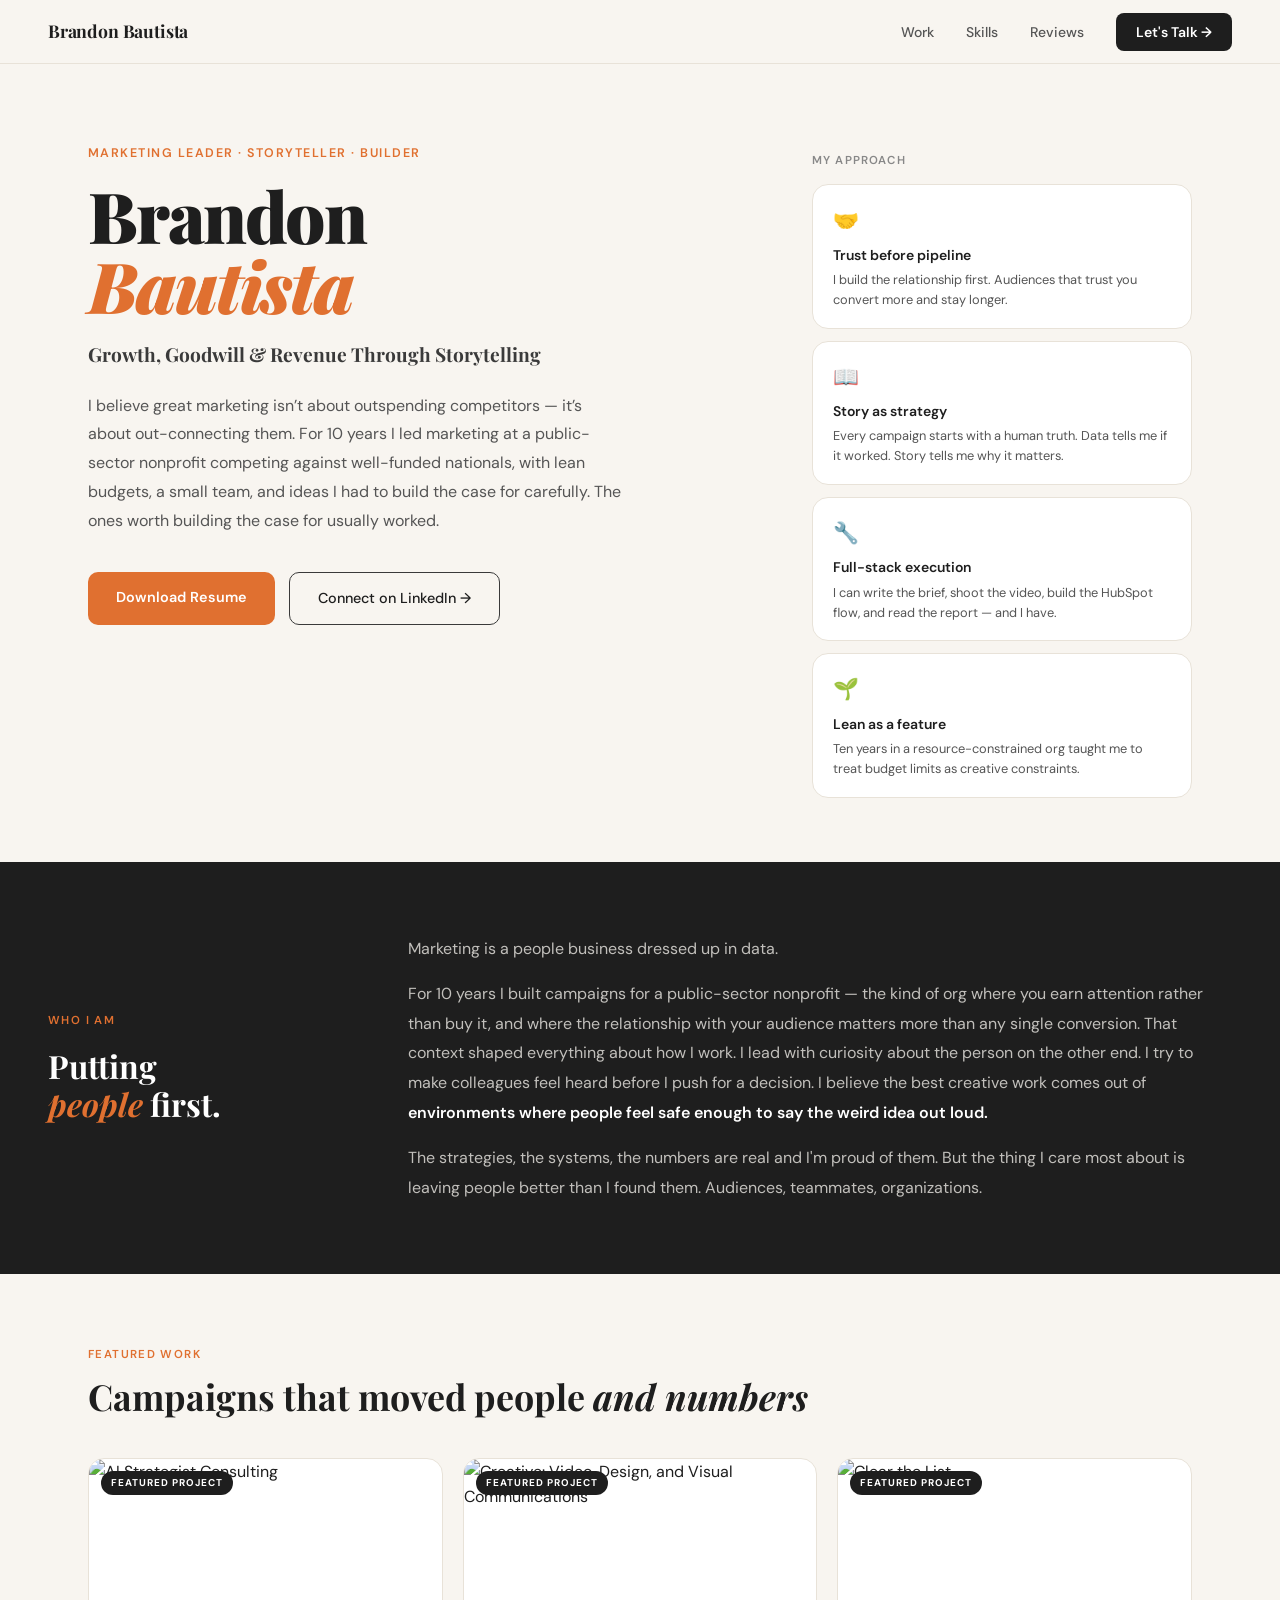
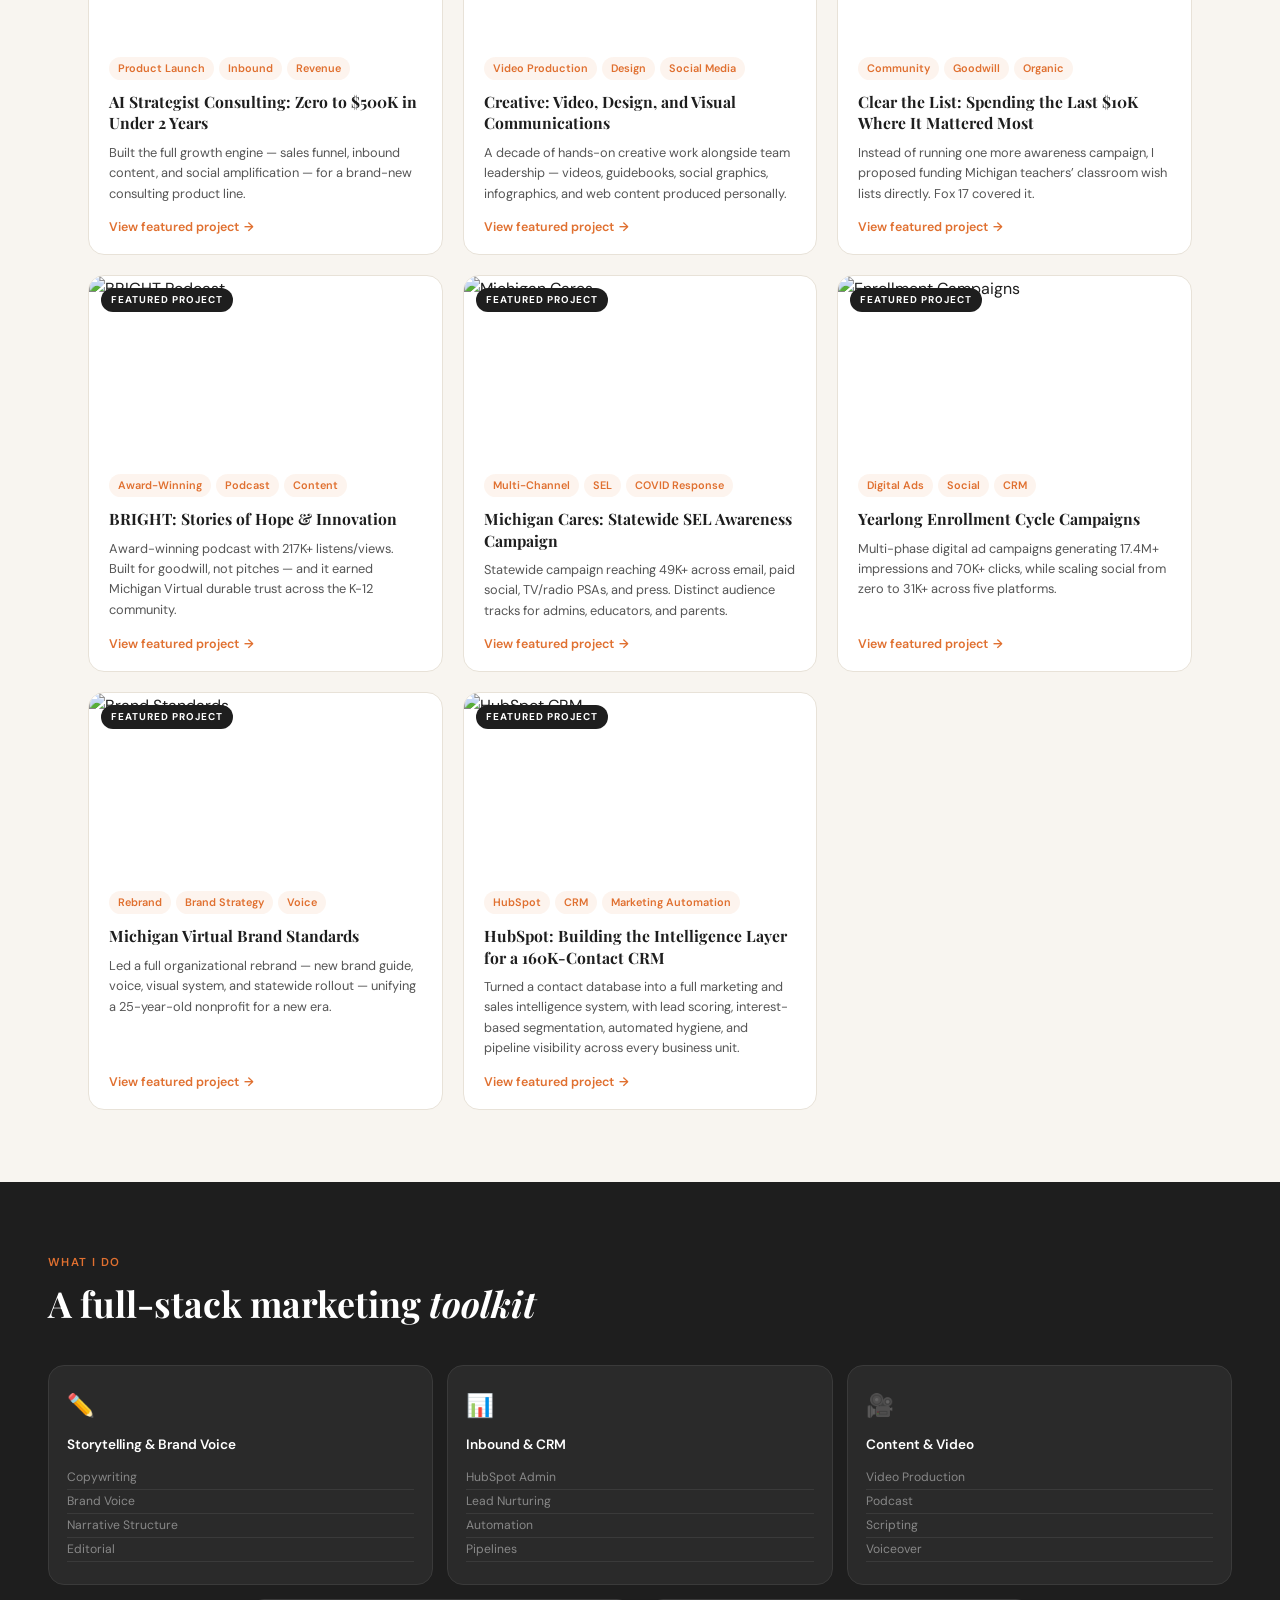
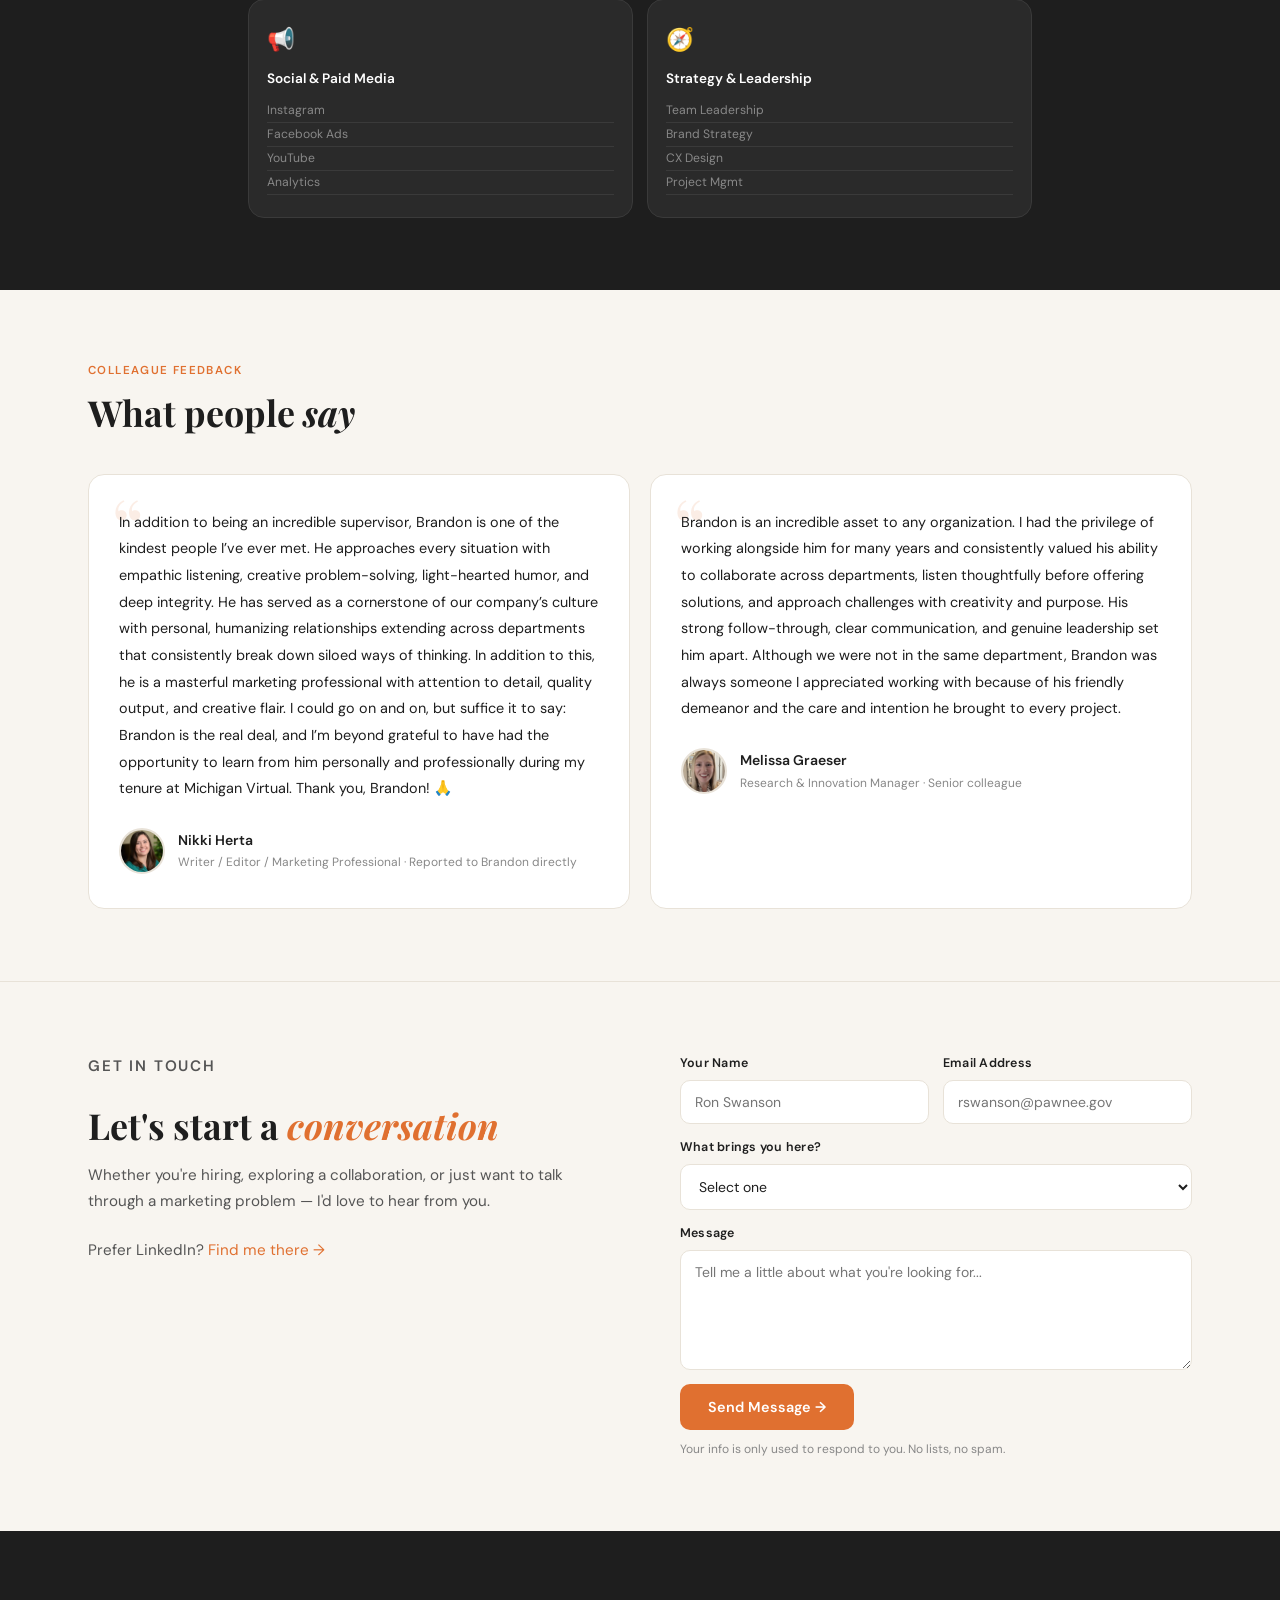
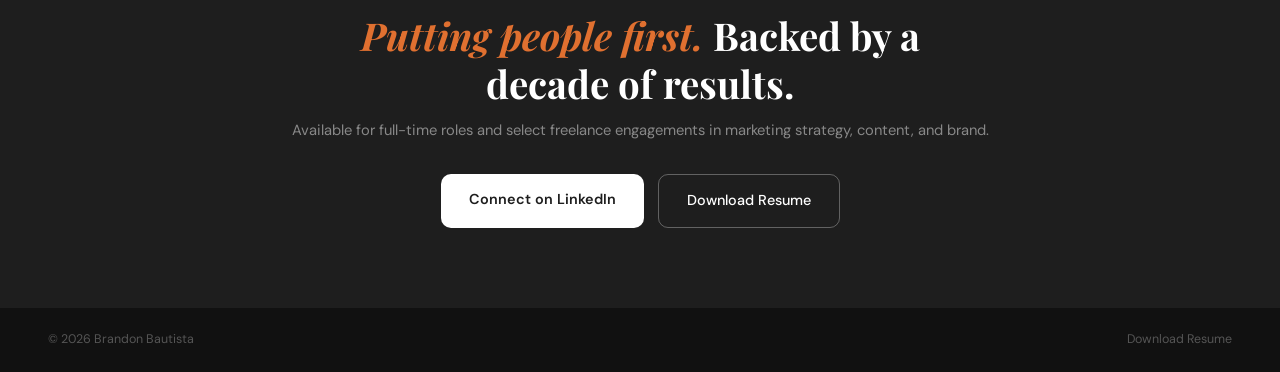
==== index.html @ ead252ec "Update index.html" ====
<!DOCTYPE html>
<html lang="en">
<head>
<meta charset="UTF-8">
<meta name="viewport" content="width=device-width, initial-scale=1.0">
<title>Brandon Bautista | Marketing Portfolio</title>
<link rel="preconnect" href="https://fonts.googleapis.com">
<link href="https://fonts.googleapis.com/css2?family=Playfair+Display:ital,wght@0,700;0,900;1,700&family=DM+Sans:wght@300;400;500;600&display=swap" rel="stylesheet">
<style>
  *, *::before, *::after { box-sizing: border-box; margin: 0; padding: 0; }

  :root {
    --charcoal: #1e1e1e;
    --charcoal-mid: #2a2a2a;
    --charcoal-light: #3a3a3a;
    --orange: #e07030;
    --orange-light: #f08040;
    --cream: #f8f5f0;
    --cream-dark: #e8e2d8;
    --text-dark: #1e1e1e;
    --text-mid: #555;
    --text-light: #888;
    --white: #fff;
    --radius: 16px;
    --radius-sm: 10px;
  }

  html { scroll-behavior: smooth; }

  body {
    font-family: 'DM Sans', sans-serif;
    background: var(--cream);
    color: var(--text-dark);
    line-height: 1.6;
    font-size: 16px;
  }

  /* NAV */
  nav {
    position: sticky;
    top: 0;
    z-index: 100;
    background: rgba(248,245,240,0.95);
    backdrop-filter: blur(8px);
    border-bottom: 1px solid var(--cream-dark);
    padding: 0 48px;
    display: flex;
    align-items: center;
    justify-content: space-between;
    height: 64px;
  }
  .nav-logo {
    font-family: 'Playfair Display', serif;
    font-size: 1.1rem;
    font-weight: 700;
    color: var(--charcoal);
    text-decoration: none;
    letter-spacing: -0.01em;
  }
  .nav-links {
    display: flex;
    align-items: center;
    gap: 32px;
    list-style: none;
  }
  .nav-links a {
    text-decoration: none;
    color: var(--text-mid);
    font-size: 0.875rem;
    font-weight: 500;
    transition: color 0.2s;
  }
  .nav-links a:hover { color: var(--orange); }
  .nav-cta {
    background: var(--charcoal) !important;
    color: var(--white) !important;
    padding: 10px 20px !important;
    border-radius: 8px;
    font-weight: 600 !important;
  }
  .nav-cta:hover { background: var(--orange) !important; color: var(--white) !important; }

  /* HERO */
  .hero {
    padding: 80px 48px 64px;
    max-width: 1200px;
    margin: 0 auto;
    display: grid;
    grid-template-columns: 1fr 380px;
    gap: 64px;
    align-items: start;
  }
  .hero-eyebrow {
    font-size: 0.78rem;
    font-weight: 600;
    letter-spacing: 0.12em;
    text-transform: uppercase;
    color: var(--orange);
    margin-bottom: 16px;
  }
  .hero-name {
    font-family: 'Playfair Display', serif;
    font-size: clamp(3rem, 5.5vw, 4.75rem);
    font-weight: 900;
    line-height: 1.0;
    letter-spacing: -0.03em;
    color: var(--charcoal);
    margin-bottom: 20px;
  }
  .hero-name em { font-style: italic; color: var(--orange); }
  .hero-tagline {
    font-family: 'Playfair Display', serif;
    font-size: 1.2rem;
    font-weight: 700;
    color: var(--charcoal-light);
    margin-bottom: 24px;
    line-height: 1.4;
  }
  .hero-body {
    font-size: 1rem;
    color: var(--text-mid);
    line-height: 1.8;
    max-width: 540px;
    margin-bottom: 36px;
  }
  .hero-actions {
    display: flex;
    gap: 14px;
    flex-wrap: wrap;
  }
  .btn-primary {
    background: var(--orange);
    color: var(--white);
    padding: 14px 28px;
    border-radius: var(--radius-sm);
    text-decoration: none;
    font-weight: 600;
    font-size: 0.9rem;
    transition: background 0.2s, transform 0.15s;
    display: inline-block;
  }
  .btn-primary:hover { background: var(--orange-light); transform: translateY(-1px); }
  .btn-secondary {
    background: transparent;
    color: var(--charcoal);
    padding: 14px 28px;
    border-radius: var(--radius-sm);
    border: 1.5px solid var(--charcoal-light);
    text-decoration: none;
    font-weight: 500;
    font-size: 0.9rem;
    transition: border-color 0.2s, color 0.2s;
    display: inline-block;
  }
  .btn-secondary:hover { border-color: var(--orange); color: var(--orange); }

  /* HERO PANEL */
  .hero-panel {
    display: flex;
    flex-direction: column;
    gap: 12px;
    padding-top: 8px;
  }
  .panel-label {
    font-size: 0.72rem;
    font-weight: 600;
    letter-spacing: 0.1em;
    text-transform: uppercase;
    color: var(--text-light);
    margin-bottom: 2px;
  }
  @keyframes pulse { 0%, 100% { opacity: 1; } 50% { opacity: 0.35; } }
  .philosophy-card {
    background: var(--white);
    border-radius: var(--radius);
    padding: 18px 20px;
    border: 1.5px solid var(--cream-dark);
    transition: border-color 0.2s, box-shadow 0.2s;
  }
  .philosophy-card:hover {
    border-color: var(--orange);
    box-shadow: 0 4px 20px rgba(224,112,48,0.08);
  }
  .philosophy-card .icon { font-size: 1.3rem; margin-bottom: 7px; display: block; }
  .philosophy-card strong {
    display: block;
    font-size: 0.875rem;
    font-weight: 600;
    color: var(--charcoal);
    margin-bottom: 4px;
  }
  .philosophy-card p { font-size: 0.8rem; color: var(--text-mid); line-height: 1.55; }

  /* HERO BACKGROUND WRAP */
  .hero-bg {
    background:
      linear-gradient(rgba(248,245,240,0.88), rgba(248,245,240,0.88)),
      url('https://images.unsplash.com/photo-1501959181532-7d2a3c064642?auto=format&fit=crop&w=1800') center/cover no-repeat;
  }

  /* PHILOSOPHY CALLOUT */
  .philosophy-callout {
    background: var(--charcoal);
    padding: 72px 48px;
  }
  .philosophy-callout-inner {
    max-width: 1200px;
    margin: 0 auto;
    display: grid;
    grid-template-columns: 280px 1fr;
    gap: 80px;
    align-items: center;
  }
  .callout-label {
    font-size: 0.72rem;
    font-weight: 600;
    letter-spacing: 0.12em;
    text-transform: uppercase;
    color: var(--orange);
    margin-bottom: 16px;
  }
  .callout-heading {
    font-family: 'Playfair Display', serif;
    font-size: 2rem;
    font-weight: 700;
    color: var(--white);
    line-height: 1.2;
  }
  .callout-heading em { font-style: italic; color: var(--orange); }
  .callout-body {
    font-size: 1rem;
    color: rgba(248,245,240,0.75);
    line-height: 1.85;
  }
  .callout-body p { margin-bottom: 16px; }
  .callout-body p:last-child { margin-bottom: 0; }
  .callout-body strong { color: var(--white); font-weight: 600; }

  /* CONTACT FORM */
  .contact-section {
    max-width: 1200px;
    margin: 0 auto;
    padding: 72px 48px;
    display: grid;
    grid-template-columns: 1fr 1fr;
    gap: 80px;
    align-items: start;
  }
  .contact-left h2 {
    font-family: 'Playfair Display', serif;
    font-size: clamp(1.65rem, 2.8vw, 2.4rem);
    font-weight: 700;
    color: var(--charcoal);
    line-height: 1.2;
    margin-bottom: 16px;
  }
  .contact-left h2 em { font-style: italic; color: var(--orange); }
  .contact-left p {
    font-size: 0.95rem;
    color: var(--text-mid);
    line-height: 1.7;
    margin-bottom: 24px;
  }
  .contact-alt {
    font-size: 0.85rem;
    color: var(--text-light);
  }
  .contact-alt a { color: var(--orange); text-decoration: none; }
  .contact-alt a:hover { text-decoration: underline; }
  .contact-form {
    display: flex;
    flex-direction: column;
    gap: 14px;
  }
  .form-row { display: grid; grid-template-columns: 1fr 1fr; gap: 14px; }
  .form-group { display: flex; flex-direction: column; gap: 6px; }
  .form-group label {
    font-size: 0.78rem;
    font-weight: 600;
    color: var(--text-dark);
    letter-spacing: 0.02em;
  }
  .form-group input,
  .form-group textarea,
  .form-group select {
    background: var(--white);
    border: 1.5px solid var(--cream-dark);
    border-radius: var(--radius-sm);
    padding: 12px 14px;
    font-family: 'DM Sans', sans-serif;
    font-size: 0.875rem;
    color: var(--text-dark);
    transition: border-color 0.2s, box-shadow 0.2s;
    outline: none;
    width: 100%;
  }
  .form-group input:focus,
  .form-group textarea:focus,
  .form-group select:focus {
    border-color: var(--orange);
    box-shadow: 0 0 0 3px rgba(224,112,48,0.08);
  }
  .form-group textarea { resize: vertical; min-height: 120px; }
  .form-submit {
    background: var(--orange);
    color: var(--white);
    border: none;
    padding: 14px 28px;
    border-radius: var(--radius-sm);
    font-family: 'DM Sans', sans-serif;
    font-size: 0.9rem;
    font-weight: 600;
    cursor: pointer;
    transition: background 0.2s, transform 0.15s;
    align-self: flex-start;
  }
  .form-submit:hover { background: var(--orange-light); transform: translateY(-1px); }
  .form-note {
    font-size: 0.75rem;
    color: var(--text-light);
    margin-top: -4px;
  }

  /* FEATURED PROJECTS */
  .case-studies {
    max-width: 1200px;
    margin: 0 auto;
    padding: 72px 48px;
  }
  .section-header { margin-bottom: 40px; }
  .section-eyebrow {
    font-size: 0.72rem;
    font-weight: 600;
    letter-spacing: 0.12em;
    text-transform: uppercase;
    color: var(--orange);
    margin-bottom: 10px;
  }
  .section-title {
    font-family: 'Playfair Display', serif;
    font-size: clamp(1.65rem, 2.8vw, 2.4rem);
    font-weight: 700;
    color: var(--charcoal);
    line-height: 1.2;
  }
  .section-title em { font-style: italic; }
  .case-grid {
    display: grid;
    grid-template-columns: repeat(3, 1fr);
    gap: 20px;
  }
  .case-card {
    background: var(--white);
    border-radius: var(--radius);
    overflow: hidden;
    border: 1.5px solid var(--cream-dark);
    text-decoration: none;
    color: inherit;
    display: flex;
    flex-direction: column;
    transition: border-color 0.25s, box-shadow 0.25s, transform 0.2s;
    cursor: pointer;
  }
  .case-card:hover {
    border-color: var(--orange);
    box-shadow: 0 8px 32px rgba(224,112,48,0.12);
    transform: translateY(-3px);
  }
  .case-img-wrap { position: relative; height: 178px; overflow: hidden; }
  .case-img-wrap img {
    width: 100%; height: 100%; object-fit: cover;
    transition: transform 0.4s;
  }
  .case-card:hover .case-img-wrap img { transform: scale(1.04); }
  .case-study-label {
    position: absolute;
    top: 12px; left: 12px;
    background: var(--charcoal);
    color: var(--white);
    font-size: 0.62rem;
    font-weight: 700;
    letter-spacing: 0.1em;
    text-transform: uppercase;
    padding: 4px 10px;
    border-radius: 20px;
  }
  .case-body { padding: 20px 20px 16px; flex: 1; display: flex; flex-direction: column; }
  .case-tags { display: flex; flex-wrap: wrap; gap: 5px; margin-bottom: 11px; }
  .tag {
    font-size: 0.68rem;
    font-weight: 600;
    color: var(--orange);
    background: rgba(224,112,48,0.08);
    padding: 3px 9px;
    border-radius: 20px;
  }
  .case-title {
    font-family: 'Playfair Display', serif;
    font-size: 0.98rem;
    font-weight: 700;
    color: var(--charcoal);
    line-height: 1.35;
    margin-bottom: 9px;
  }
  .case-desc {
    font-size: 0.8rem;
    color: var(--text-mid);
    line-height: 1.6;
    flex: 1;
    margin-bottom: 14px;
  }
  .case-cta {
    display: flex;
    align-items: center;
    gap: 5px;
    font-size: 0.78rem;
    font-weight: 600;
    color: var(--orange);
    transition: gap 0.2s;
  }
  .case-cta::after { content: '→'; }
  .case-card:hover .case-cta { gap: 9px; }

  /* SKILLS */
  .skills-section { background: var(--charcoal); padding: 72px 48px; }
  .skills-inner { max-width: 1200px; margin: 0 auto; }
  .skills-section .section-eyebrow { color: var(--orange); }
  .skills-section .section-title { color: var(--white); }
  .skills-grid {
    margin-top: 36px;
    display: flex;
    flex-direction: column;
    gap: 14px;
  }
  .skills-row {
    display: grid;
    gap: 14px;
  }
  .skills-row--three { grid-template-columns: repeat(3, 1fr); }
  .skills-row--two {
    grid-template-columns: repeat(2, 1fr);
    max-width: calc(66.66% - 5px);
    margin: 0 auto;
    width: 100%;
  }
  .skill-card {
    background: var(--charcoal-mid);
    border-radius: var(--radius);
    padding: 22px 18px;
    border: 1px solid var(--charcoal-light);
    transition: border-color 0.2s;
  }
  .skill-card:hover { border-color: var(--orange); }
  .skill-icon { font-size: 1.4rem; margin-bottom: 10px; display: block; }
  .skill-name { font-weight: 600; color: var(--white); font-size: 0.85rem; margin-bottom: 10px; }
  .skill-list { list-style: none; }
  .skill-list li {
    font-size: 0.76rem;
    color: var(--text-light);
    padding: 3px 0;
    border-bottom: 1px solid var(--charcoal-light);
    line-height: 1.4;
  }

  /* TESTIMONIALS */
  .testimonials { max-width: 1200px; margin: 0 auto; padding: 72px 48px; }
  .testimonial-grid { display: grid; grid-template-columns: 1fr 1fr; gap: 20px; margin-top: 36px; }
  .testimonial-card {
    background: var(--white);
    border-radius: var(--radius);
    padding: 34px 30px;
    border: 1.5px solid var(--cream-dark);
    position: relative;
  }
  .testimonial-card::before {
    content: '\201C';
    font-family: 'Playfair Display', serif;
    font-size: 5rem;
    color: var(--orange);
    opacity: 0.12;
    position: absolute;
    top: 10px; left: 22px;
    line-height: 1;
  }
  .testimonial-text {
    font-size: 0.9rem;
    line-height: 1.85;
    color: var(--text-dark);
    margin-bottom: 26px;
    position: relative;
    z-index: 1;
  }
  .testimonial-person { display: flex; align-items: center; gap: 13px; }
  .testimonial-avatar {
    width: 46px; height: 46px;
    border-radius: 50%;
    object-fit: cover;
    border: 2px solid var(--cream-dark);
  }
  .testimonial-name { font-weight: 600; font-size: 0.875rem; color: var(--charcoal); }
  .testimonial-role { font-size: 0.75rem; color: var(--text-light); margin-top: 2px; }

  /* CTA FOOTER */
  .cta-footer { background: var(--charcoal); padding: 80px 48px; text-align: center; }
  .cta-footer h2 {
    font-family: 'Playfair Display', serif;
    font-size: clamp(1.65rem, 3vw, 2.6rem);
    font-weight: 700;
    color: var(--white);
    line-height: 1.25;
    max-width: 680px;
    margin: 0 auto 12px;
  }
  .cta-footer h2 em { font-style: italic; color: var(--orange); }
  .cta-footer p { color: var(--text-light); font-size: 0.92rem; margin-bottom: 32px; }
  .cta-actions { display: flex; gap: 14px; justify-content: center; flex-wrap: wrap; }
  .btn-white {
    background: var(--white); color: var(--charcoal);
    padding: 14px 28px; border-radius: var(--radius-sm);
    text-decoration: none; font-weight: 600; font-size: 0.9rem;
    transition: background 0.2s; display: inline-block;
  }
  .btn-white:hover { background: var(--cream); }
  .btn-outline-white {
    background: transparent; color: var(--white);
    padding: 14px 28px; border-radius: var(--radius-sm);
    border: 1.5px solid rgba(255,255,255,0.3);
    text-decoration: none; font-weight: 500; font-size: 0.9rem;
    transition: border-color 0.2s; display: inline-block;
  }
  .btn-outline-white:hover { border-color: var(--white); }

  /* FOOTER */
  footer {
    background: #111;
    padding: 22px 48px;
    display: flex;
    justify-content: space-between;
    align-items: center;
  }
  footer p { font-size: 0.78rem; color: #555; }
  footer a { font-size: 0.78rem; color: #555; text-decoration: none; transition: color 0.2s; }
  footer a:hover { color: var(--orange); }

  /* MOBILE */
  @media (max-width: 768px) {
    nav { padding: 0 20px; }
    .nav-links { gap: 16px; }
    .nav-links li:not(:last-child) { display: none; }

    .hero {
      grid-template-columns: 1fr;
      gap: 40px;
      padding: 48px 20px 40px;
    }

    .philosophy-callout-inner {
      grid-template-columns: 1fr;
      gap: 32px;
    }
    .philosophy-callout { padding: 48px 20px; }

    .case-studies { padding: 48px 20px; }
    .case-grid { grid-template-columns: 1fr; }
    .case-img-wrap { height: 200px; }

    .skills-section { padding: 48px 20px; }
    .skills-row--three { grid-template-columns: 1fr; }
    .skills-row--two { max-width: 100%; grid-template-columns: 1fr; }

    .testimonials { padding: 48px 20px; }
    .testimonial-grid { grid-template-columns: 1fr; }
    .testimonial-card { padding: 24px 20px; }
    .testimonial-text { font-size: 0.875rem; }

    .contact-section {
      grid-template-columns: 1fr;
      gap: 40px;
      padding: 48px 20px;
    }
    .form-row { grid-template-columns: 1fr; }

    .cta-footer { padding: 56px 20px; }
    footer { padding: 20px; flex-direction: column; gap: 8px; text-align: center; }
  }
</style>
</head>
<body>

<!-- NAV -->
<nav>
  <a href="#" class="nav-logo">Brandon Bautista</a>
  <ul class="nav-links">
    <li><a href="#work">Work</a></li>
    <li><a href="#skills">Skills</a></li>
    <li><a href="#reviews">Reviews</a></li>
    <li><a href="#contact" class="nav-cta">Let's Talk &rarr;</a></li>
  </ul>
</nav>

<!-- HERO -->
<div class="hero-bg">
<section class="hero">
  <div class="hero-left">
    <p class="hero-eyebrow">Marketing Leader &middot; Storyteller &middot; Builder</p>
    <h1 class="hero-name">Brandon<br><em>Bautista</em></h1>
    <p class="hero-tagline">Growth, Goodwill &amp; Revenue Through Storytelling</p>
    <p class="hero-body">
      I believe great marketing isn&rsquo;t about outspending competitors &mdash; it&rsquo;s about out-connecting them.
      For 10 years I led marketing at a public-sector nonprofit competing against well-funded nationals,
      with lean budgets, a small team, and ideas I had to build the case for carefully.
      The ones worth building the case for usually worked.
    </p>
    <div class="hero-actions">
      <a href="Bautista_Resume.pdf" class="btn-primary">Download Resume</a>
      <a href="https://linkedin.com/in/brandonbautista" class="btn-secondary">Connect on LinkedIn &rarr;</a>
    </div>
  </div>

  <div class="hero-panel">
    <p class="panel-label">My Approach</p>
    <div class="philosophy-card">
      <span class="icon">🤝</span>
      <strong>Trust before pipeline</strong>
      <p>I build the relationship first. Audiences that trust you convert more and stay longer.</p>
    </div>
    <div class="philosophy-card">
      <span class="icon">📖</span>
      <strong>Story as strategy</strong>
      <p>Every campaign starts with a human truth. Data tells me if it worked. Story tells me why it matters.</p>
    </div>
    <div class="philosophy-card">
      <span class="icon">🔧</span>
      <strong>Full-stack execution</strong>
      <p>I can write the brief, shoot the video, build the HubSpot flow, and read the report &mdash; and I have.</p>
    </div>
    <div class="philosophy-card">
      <span class="icon">🌱</span>
      <strong>Lean as a feature</strong>
      <p>Ten years in a resource-constrained org taught me to treat budget limits as creative constraints.</p>
    </div>
  </div>
</section>
</div>

<!-- PHILOSOPHY CALLOUT -->
<section class="philosophy-callout">
  <div class="philosophy-callout-inner">
    <div class="callout-left">
      <p class="callout-label">Who I Am</p>
      <h2 class="callout-heading">Putting<br><em>people</em> first.</h2>
    </div>
    <div class="callout-body">
      <p>Marketing is a people business dressed up in data.</p>
      <p>For 10 years I built campaigns for a public-sector nonprofit — the kind of org where you earn attention rather than buy it, and where the relationship with your audience matters more than any single conversion. That context shaped everything about how I work. I lead with curiosity about the person on the other end. I try to make colleagues feel heard before I push for a decision. I believe the best creative work comes out of <strong>environments where people feel safe enough to say the weird idea out loud.</strong></p>
      <p>The strategies, the systems, the numbers are real and I'm proud of them. But the thing I care most about is leaving people better than I found them. Audiences, teammates, organizations.</p>
    </div>
  </div>
</section>

<!-- FEATURED PROJECTS -->
<section class="case-studies" id="work">
  <div class="section-header">
    <p class="section-eyebrow">Featured Work</p>
    <h2 class="section-title">Campaigns that moved people <em>and numbers</em></h2>
  </div>
  <div class="case-grid">


    <a href="projects/ai/" class="case-card">
      <div class="case-img-wrap">
        <img src="https://images.unsplash.com/photo-1674027444636-ce7379d51252?q=80&w=800&auto=format&fit=crop" alt="AI Strategist Consulting">
        <span class="case-study-label">Featured Project</span>
      </div>
      <div class="case-body">
        <div class="case-tags">
          <span class="tag">Product Launch</span><span class="tag">Inbound</span><span class="tag">Revenue</span>
        </div>
        <h3 class="case-title">AI Strategist Consulting: Zero to $500K in Under 2 Years</h3>
        <p class="case-desc">Built the full growth engine &mdash; sales funnel, inbound content, and social amplification &mdash; for a brand-new consulting product line.</p>
        <span class="case-cta">View featured project</span>
      </div>
    </a>

    <a href="projects/creative/" class="case-card">
      <div class="case-img-wrap">
        <img src="https://images.unsplash.com/photo-1618005182384-a83a8bd57fbe?q=80&w=800&auto=format&fit=crop" alt="Creative: Video, Design, and Visual Communications">
        <span class="case-study-label">Featured Project</span>
      </div>
      <div class="case-body">
        <div class="case-tags">
          <span class="tag">Video Production</span><span class="tag">Design</span><span class="tag">Social Media</span>
        </div>
        <h3 class="case-title">Creative: Video, Design, and Visual Communications</h3>
        <p class="case-desc">A decade of hands-on creative work alongside team leadership &mdash; videos, guidebooks, social graphics, infographics, and web content produced personally.</p>
        <span class="case-cta">View featured project</span>
      </div>
    </a>

    <a href="projects/clearlist/" class="case-card">
      <div class="case-img-wrap">
        <img src="https://images.unsplash.com/photo-1503676260728-1c00da094a0b?q=80&w=800&auto=format&fit=crop" alt="Clear the List">
        <span class="case-study-label">Featured Project</span>
      </div>
      <div class="case-body">
        <div class="case-tags">
          <span class="tag">Community</span><span class="tag">Goodwill</span><span class="tag">Organic</span>
        </div>
        <h3 class="case-title">Clear the List: Spending the Last $10K Where It Mattered Most</h3>
        <p class="case-desc">Instead of running one more awareness campaign, I proposed funding Michigan teachers&rsquo; classroom wish lists directly. Fox 17 covered it.</p>
        <span class="case-cta">View featured project</span>
      </div>
    </a>

    <a href="projects/bright/" class="case-card">
      <div class="case-img-wrap">
        <img src="https://images.unsplash.com/photo-1471107340929-a87cd0f5b5f3?q=80&w=800&auto=format&fit=crop" alt="BRIGHT Podcast">
        <span class="case-study-label">Featured Project</span>
      </div>
      <div class="case-body">
        <div class="case-tags">
          <span class="tag">Award-Winning</span><span class="tag">Podcast</span><span class="tag">Content</span>
        </div>
        <h3 class="case-title">BRIGHT: Stories of Hope &amp; Innovation</h3>
        <p class="case-desc">Award-winning podcast with 217K+ listens/views. Built for goodwill, not pitches &mdash; and it earned Michigan Virtual durable trust across the K-12 community.</p>
        <span class="case-cta">View featured project</span>
      </div>
    </a>

    <a href="projects/michigancares/" class="case-card">
      <div class="case-img-wrap">
        <img src="https://images.unsplash.com/photo-1526958097901-5e6d742d3371?q=80&w=800&auto=format&fit=crop" alt="Michigan Cares">
        <span class="case-study-label">Featured Project</span>
      </div>
      <div class="case-body">
        <div class="case-tags">
          <span class="tag">Multi-Channel</span><span class="tag">SEL</span><span class="tag">COVID Response</span>
        </div>
        <h3 class="case-title">Michigan Cares: Statewide SEL Awareness Campaign</h3>
        <p class="case-desc">Statewide campaign reaching 49K+ across email, paid social, TV/radio PSAs, and press. Distinct audience tracks for admins, educators, and parents.</p>
        <span class="case-cta">View featured project</span>
      </div>
    </a>

    <a href="projects/enrollment/" class="case-card">
      <div class="case-img-wrap">
        <img src="https://images.unsplash.com/photo-1509062522246-3755977927d7?q=80&w=800&auto=format&fit=crop" alt="Enrollment Campaigns">
        <span class="case-study-label">Featured Project</span>
      </div>
      <div class="case-body">
        <div class="case-tags">
          <span class="tag">Digital Ads</span><span class="tag">Social</span><span class="tag">CRM</span>
        </div>
        <h3 class="case-title">Yearlong Enrollment Cycle Campaigns</h3>
        <p class="case-desc">Multi-phase digital ad campaigns generating 17.4M+ impressions and 70K+ clicks, while scaling social from zero to 31K+ across five platforms.</p>
        <span class="case-cta">View featured project</span>
      </div>
    </a>

    <a href="projects/brand/" class="case-card">
      <div class="case-img-wrap">
        <img src="https://images.unsplash.com/photo-1548094990-c16ca90f1f0d?q=80&w=800&auto=format&fit=crop" alt="Brand Standards">
        <span class="case-study-label">Featured Project</span>
      </div>
      <div class="case-body">
        <div class="case-tags">
          <span class="tag">Rebrand</span><span class="tag">Brand Strategy</span><span class="tag">Voice</span>
        </div>
        <h3 class="case-title">Michigan Virtual Brand Standards</h3>
        <p class="case-desc">Led a full organizational rebrand &mdash; new brand guide, voice, visual system, and statewide rollout &mdash; unifying a 25-year-old nonprofit for a new era.</p>
        <span class="case-cta">View featured project</span>
      </div>
    </a>

    <a href="projects/hubspot/" class="case-card">
      <div class="case-img-wrap">
        <img src="https://images.unsplash.com/photo-1551288049-bebda4e38f71?q=80&w=800&auto=format&fit=crop" alt="HubSpot CRM">
        <span class="case-study-label">Featured Project</span>
      </div>
      <div class="case-body">
        <div class="case-tags">
          <span class="tag">HubSpot</span><span class="tag">CRM</span><span class="tag">Marketing Automation</span>
        </div>
        <h3 class="case-title">HubSpot: Building the Intelligence Layer for a 160K-Contact CRM</h3>
        <p class="case-desc">Turned a contact database into a full marketing and sales intelligence system, with lead scoring, interest-based segmentation, automated hygiene, and pipeline visibility across every business unit.</p>
        <span class="case-cta">View featured project</span>
      </div>
    </a>

  </div>
</section>

<!-- SKILLS -->
<section class="skills-section" id="skills">
  <div class="skills-inner">
    <div class="section-header">
      <p class="section-eyebrow">What I Do</p>
      <h2 class="section-title">A full-stack marketing <em>toolkit</em></h2>
    </div>
    <div class="skills-grid">
      <div class="skills-row skills-row--three">
        <div class="skill-card">
          <span class="skill-icon">✏️</span>
          <div class="skill-name">Storytelling &amp; Brand Voice</div>
          <ul class="skill-list">
            <li>Copywriting</li><li>Brand Voice</li><li>Narrative Structure</li><li>Editorial</li>
          </ul>
        </div>
        <div class="skill-card">
          <span class="skill-icon">📊</span>
          <div class="skill-name">Inbound &amp; CRM</div>
          <ul class="skill-list">
            <li>HubSpot Admin</li><li>Lead Nurturing</li><li>Automation</li><li>Pipelines</li>
          </ul>
        </div>
        <div class="skill-card">
          <span class="skill-icon">🎥</span>
          <div class="skill-name">Content &amp; Video</div>
          <ul class="skill-list">
            <li>Video Production</li><li>Podcast</li><li>Scripting</li><li>Voiceover</li>
          </ul>
        </div>
      </div>
      <div class="skills-row skills-row--two">
        <div class="skill-card">
          <span class="skill-icon">📢</span>
          <div class="skill-name">Social &amp; Paid Media</div>
          <ul class="skill-list">
            <li>Instagram</li><li>Facebook Ads</li><li>YouTube</li><li>Analytics</li>
          </ul>
        </div>
        <div class="skill-card">
          <span class="skill-icon">🧭</span>
          <div class="skill-name">Strategy &amp; Leadership</div>
          <ul class="skill-list">
            <li>Team Leadership</li><li>Brand Strategy</li><li>CX Design</li><li>Project Mgmt</li>
          </ul>
        </div>
      </div>
    </div>
  </div>
</section>

<!-- TESTIMONIALS -->
<section class="testimonials" id="reviews">
  <div class="section-header">
    <p class="section-eyebrow">Colleague Feedback</p>
    <h2 class="section-title">What people <em>say</em></h2>
  </div>
  <div class="testimonial-grid">

    <div class="testimonial-card">
      <p class="testimonial-text">
        In addition to being an incredible supervisor, Brandon is one of the kindest people I&rsquo;ve ever met. He approaches every situation with empathic listening, creative problem-solving, light-hearted humor, and deep integrity. He has served as a cornerstone of our company&rsquo;s culture with personal, humanizing relationships extending across departments that consistently break down siloed ways of thinking. In addition to this, he is a masterful marketing professional with attention to detail, quality output, and creative flair. I could go on and on, but suffice it to say: Brandon is the real deal, and I&rsquo;m beyond grateful to have had the opportunity to learn from him personally and professionally during my tenure at Michigan Virtual. Thank you, Brandon! 🙏
      </p>
      <div class="testimonial-person">
        <img src="images/nikki.jpeg" alt="Nikki Herta" class="testimonial-avatar">
        <div>
          <div class="testimonial-name">Nikki Herta</div>
          <div class="testimonial-role">Writer / Editor / Marketing Professional &middot; Reported to Brandon directly</div>
        </div>
      </div>
    </div>

    <div class="testimonial-card">
      <p class="testimonial-text">
        Brandon is an incredible asset to any organization. I had the privilege of working alongside him for many years and consistently valued his ability to collaborate across departments, listen thoughtfully before offering solutions, and approach challenges with creativity and purpose. His strong follow-through, clear communication, and genuine leadership set him apart. Although we were not in the same department, Brandon was always someone I appreciated working with because of his friendly demeanor and the care and intention he brought to every project.
      </p>
      <div class="testimonial-person">
        <img src="images/melissa.jpeg" alt="Melissa Graeser" class="testimonial-avatar">
        <div>
          <div class="testimonial-name">Melissa Graeser</div>
          <div class="testimonial-role">Research &amp; Innovation Manager &middot; Senior colleague</div>
        </div>
      </div>
    </div>

  </div>
</section>

<!-- CONTACT -->
<section id="contact" style="background: var(--cream); border-top: 1px solid var(--cream-dark);">
  <div class="contact-section">
    <div class="contact-left">
      <p class="section-eyebrow">Get In Touch</p>
      <h2>Let's start a <em>conversation</em></h2>
      <p>Whether you're hiring, exploring a collaboration, or just want to talk through a marketing problem — I'd love to hear from you.</p>
      <p class="contact-alt">Prefer LinkedIn? <a href="https://linkedin.com/in/brandonbautista" target="_blank">Find me there &rarr;</a></p>
    </div>
    <form class="contact-form" action="https://formspree.io/f/xgodwnoz" method="POST">
      <input type="hidden" name="_next" value="https://brandonbautista.com/?sent=true">
      <input type="hidden" name="_subject" value="New message from brandonbautista.com">
      <div class="form-row">
        <div class="form-group">
          <label for="name">Your Name</label>
          <input type="text" id="name" name="name" placeholder="Ron Swanson" required>
        </div>
        <div class="form-group">
          <label for="email">Email Address</label>
          <input type="email" id="email" name="email" placeholder="rswanson@pawnee.gov" required>
        </div>
      </div>
      <div class="form-group">
        <label for="reason">What brings you here?</label>
        <select id="reason" name="reason">
          <option value="">Select one</option>
          <option value="hiring">I'm hiring / recruiting</option>
          <option value="freelance">Freelance or consulting project</option>
          <option value="collaboration">Collaboration or partnership</option>
          <option value="other">Just saying hello</option>
        </select>
      </div>
      <div class="form-group">
        <label for="message">Message</label>
        <textarea id="message" name="message" placeholder="Tell me a little about what you're looking for..." required></textarea>
      </div>
      <button type="submit" class="form-submit">Send Message &rarr;</button>
      <p class="form-note">Your info is only used to respond to you. No lists, no spam.</p>
    </form>
  </div>
</section>

<script>
  // Show a thank-you note if redirected back after Formspree submission
  if (window.location.search.includes('sent=true')) {
    const note = document.createElement('p');
    note.textContent = "Thanks! I'll be in touch soon.";
    note.style.cssText = 'color:var(--orange);font-weight:600;font-size:0.9rem;margin-top:12px;';
    const form = document.querySelector('.contact-form');
    if (form) form.insertAdjacentElement('afterend', note);
  }
</script>

<!-- CTA FOOTER -->
<section class="cta-footer">
  <h2><em>Putting people first.</em> Backed by a decade of results.</h2>
  <p>Available for full-time roles and select freelance engagements in marketing strategy, content, and brand.</p>
  <div class="cta-actions">
    <a href="https://linkedin.com/in/brandonbautista" class="btn-white">Connect on LinkedIn</a>
    <a href="Bautista_Resume.pdf" class="btn-outline-white">Download Resume</a>
  </div>
</section>

<!-- FOOTER -->
<footer>
  <p>&copy; 2026 Brandon Bautista</p>
  <a href="Bautista_Resume.pdf">Download Resume</a>
</footer>

</body>
</html>
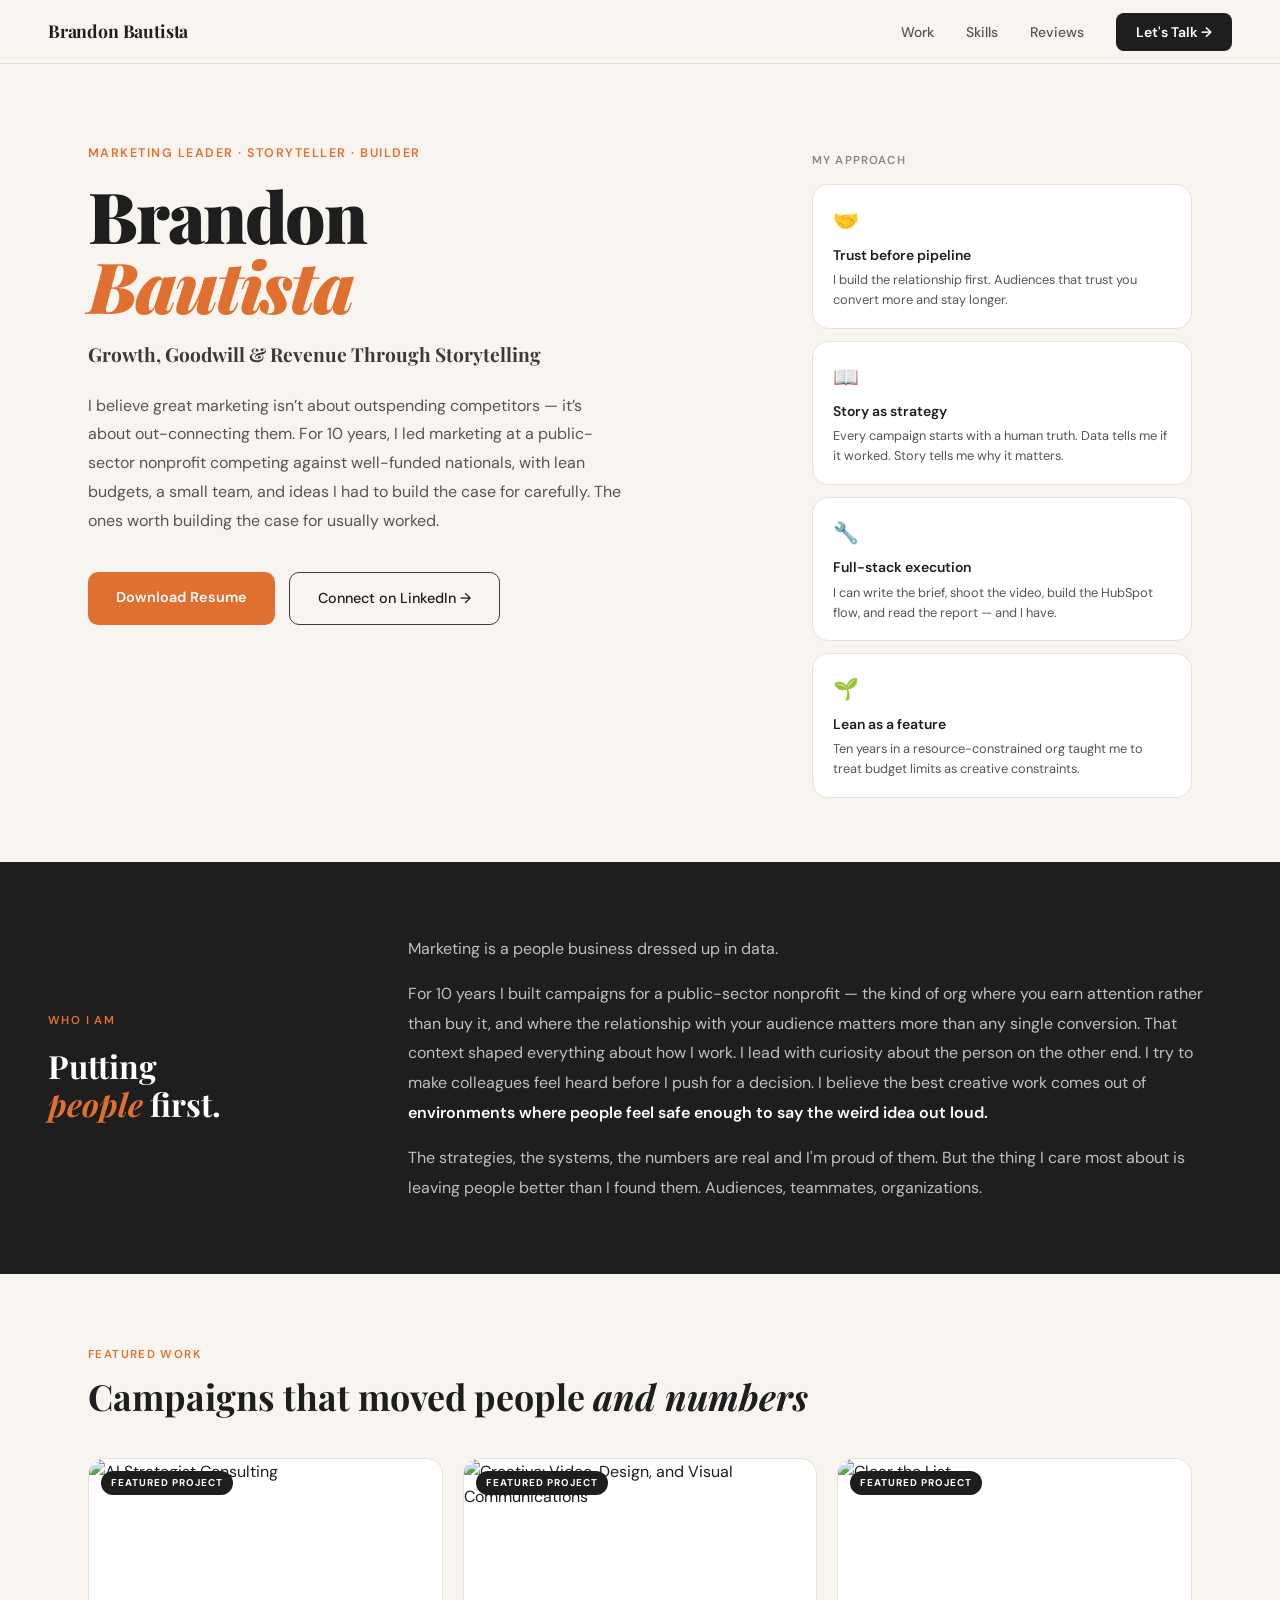
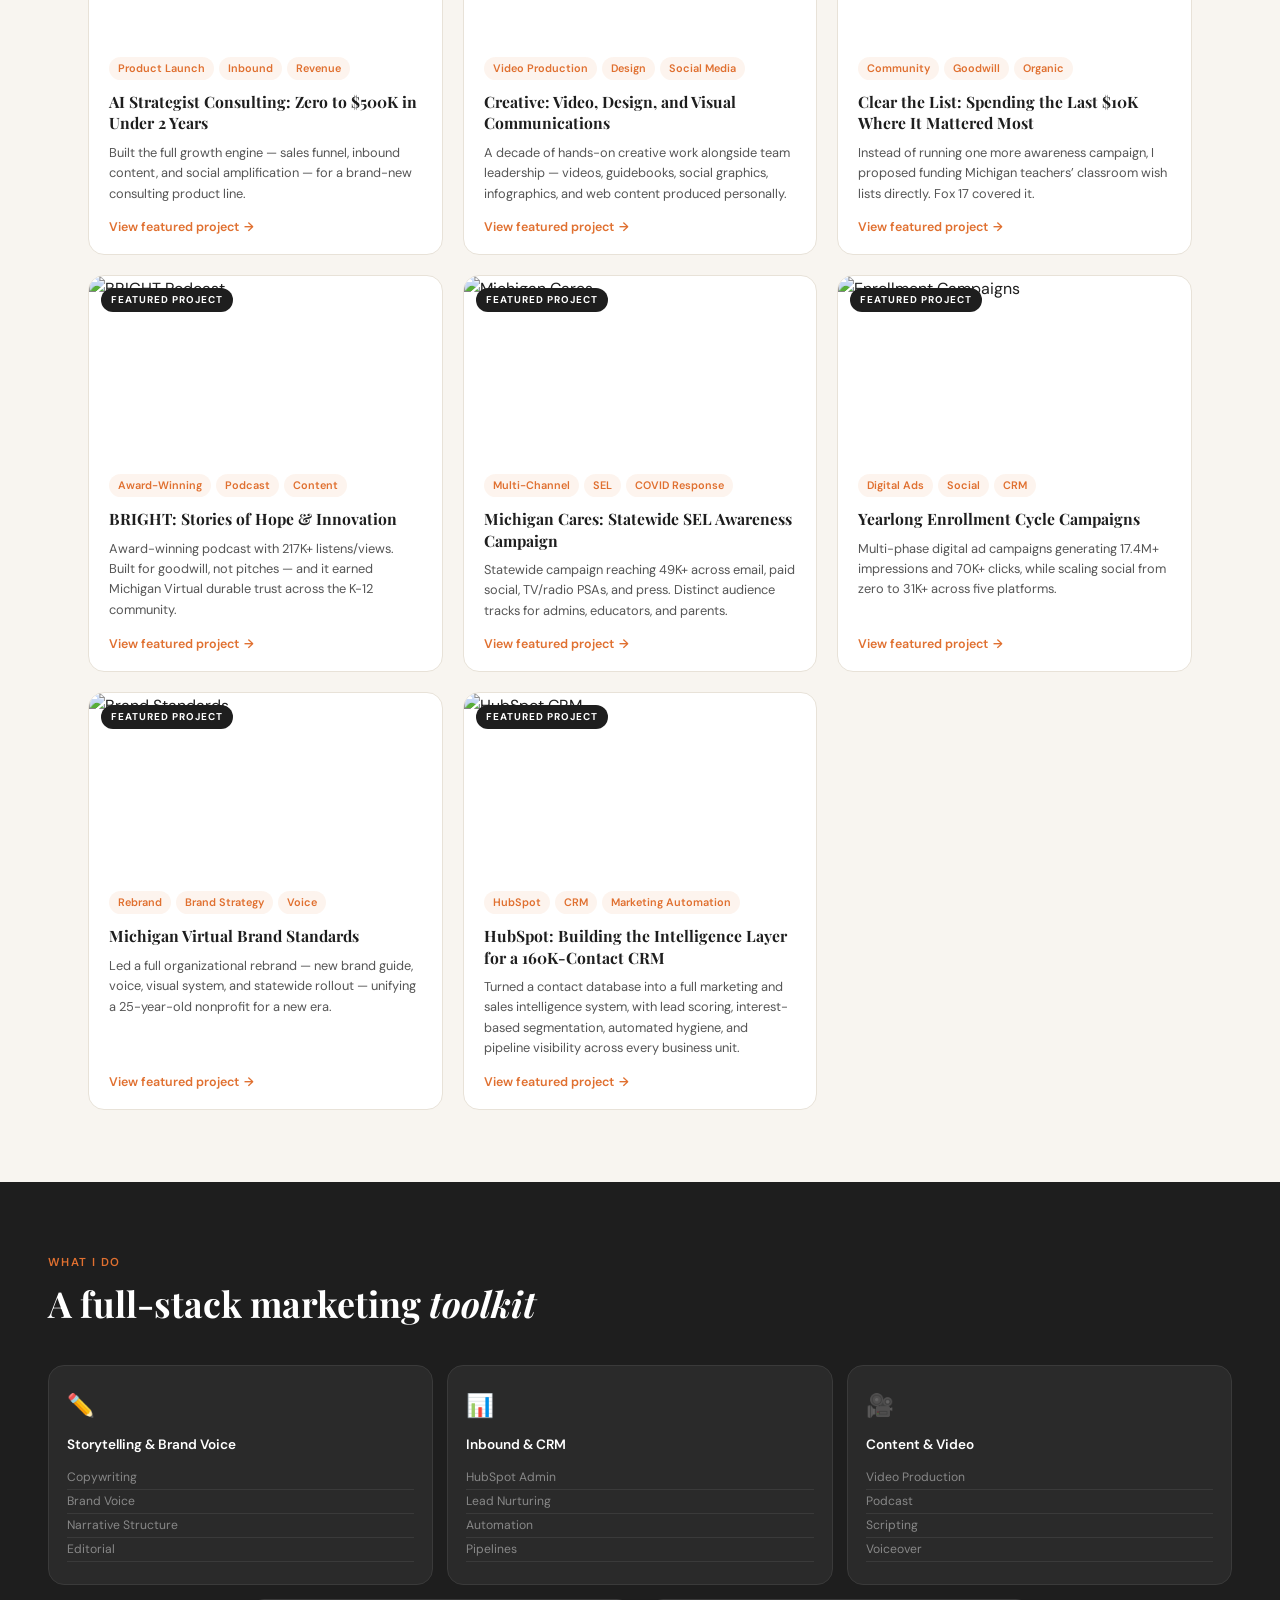
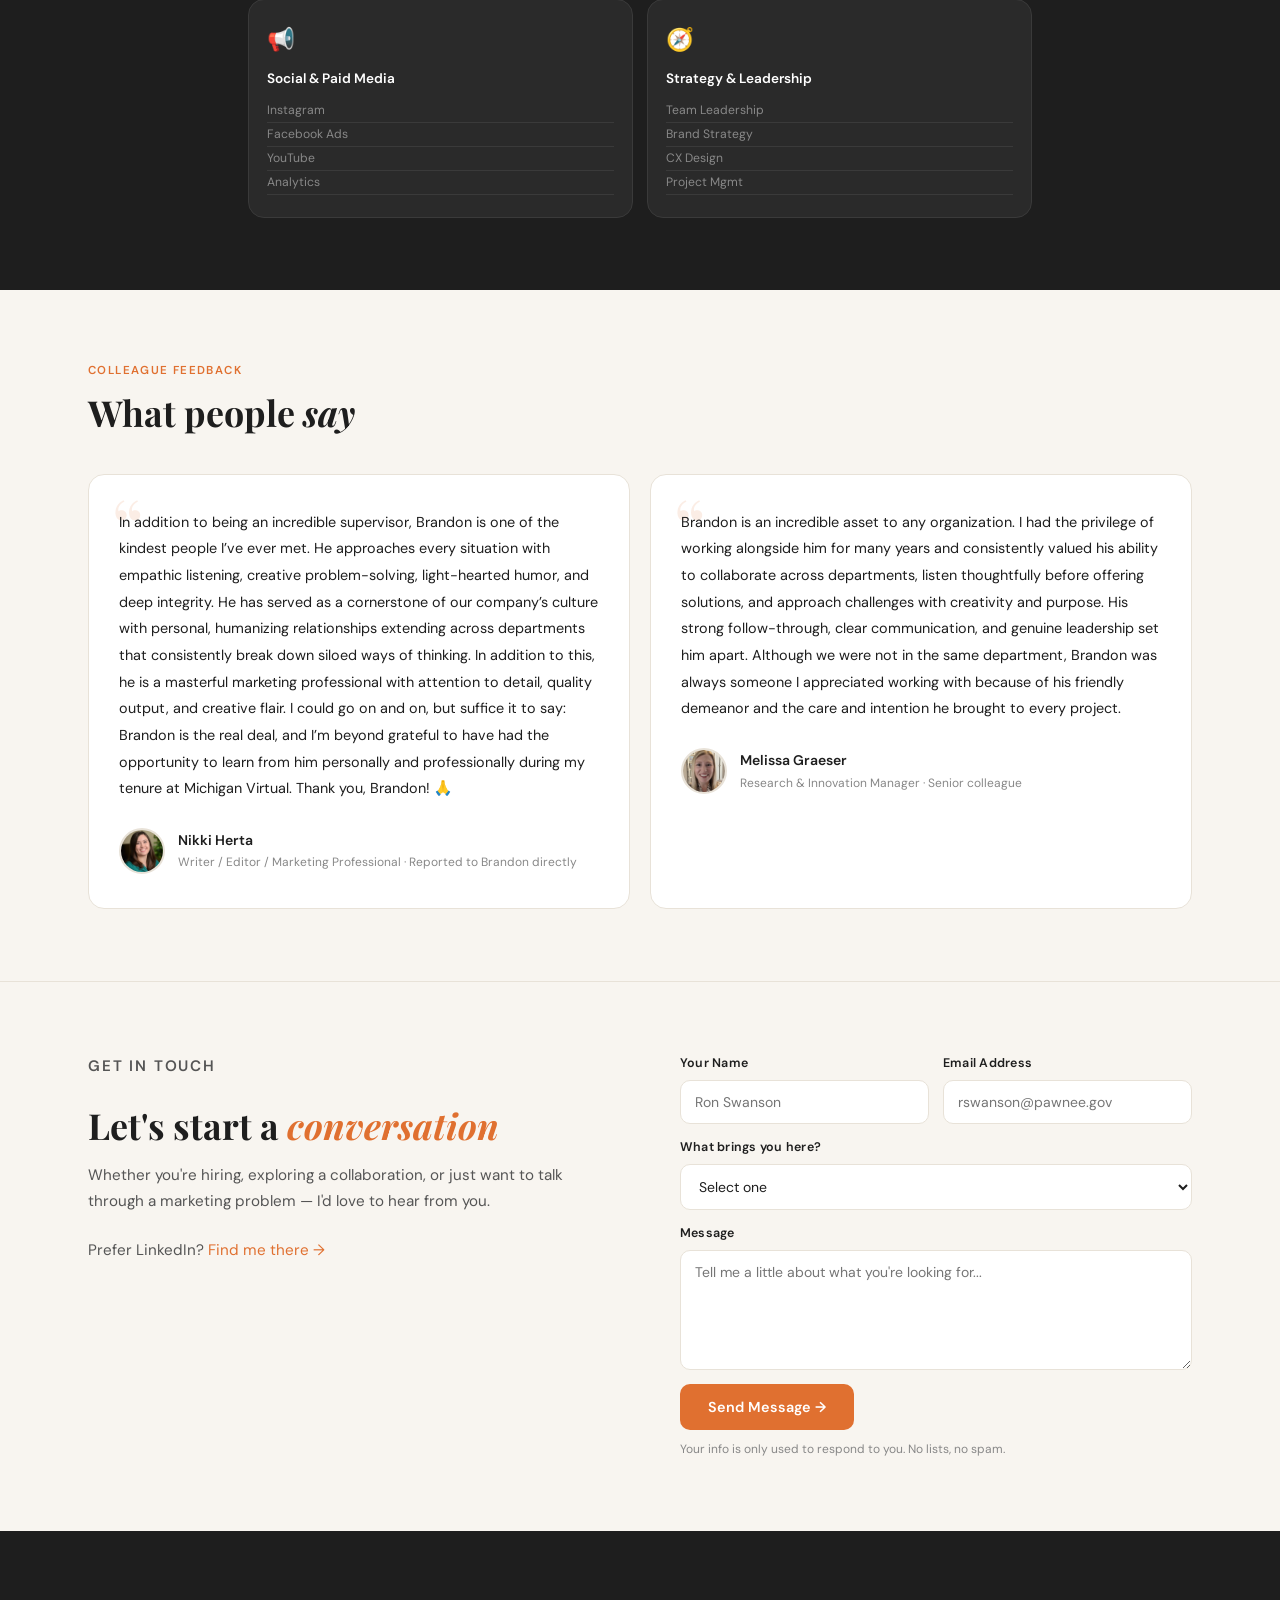
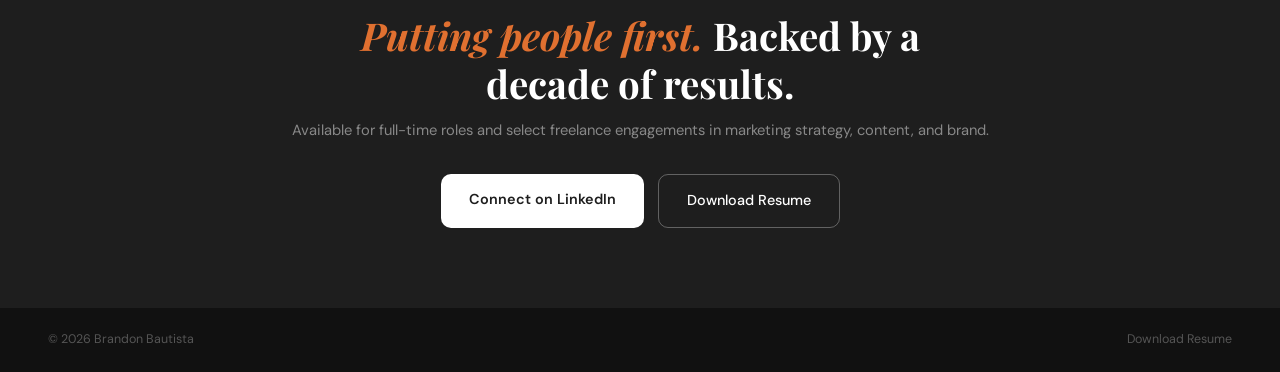
==== commit 91999944: "Add comma after introductory phrase" ====
--- a/index.html
+++ b/index.html
@@ -607,7 +607,7 @@
     <p class="hero-tagline">Growth, Goodwill &amp; Revenue Through Storytelling</p>
     <p class="hero-body">
       I believe great marketing isn&rsquo;t about outspending competitors &mdash; it&rsquo;s about out-connecting them.
-      For 10 years I led marketing at a public-sector nonprofit competing against well-funded nationals,
+      For 10 years, I led marketing at a public-sector nonprofit competing against well-funded nationals,
       with lean budgets, a small team, and ideas I had to build the case for carefully.
       The ones worth building the case for usually worked.
     </p>
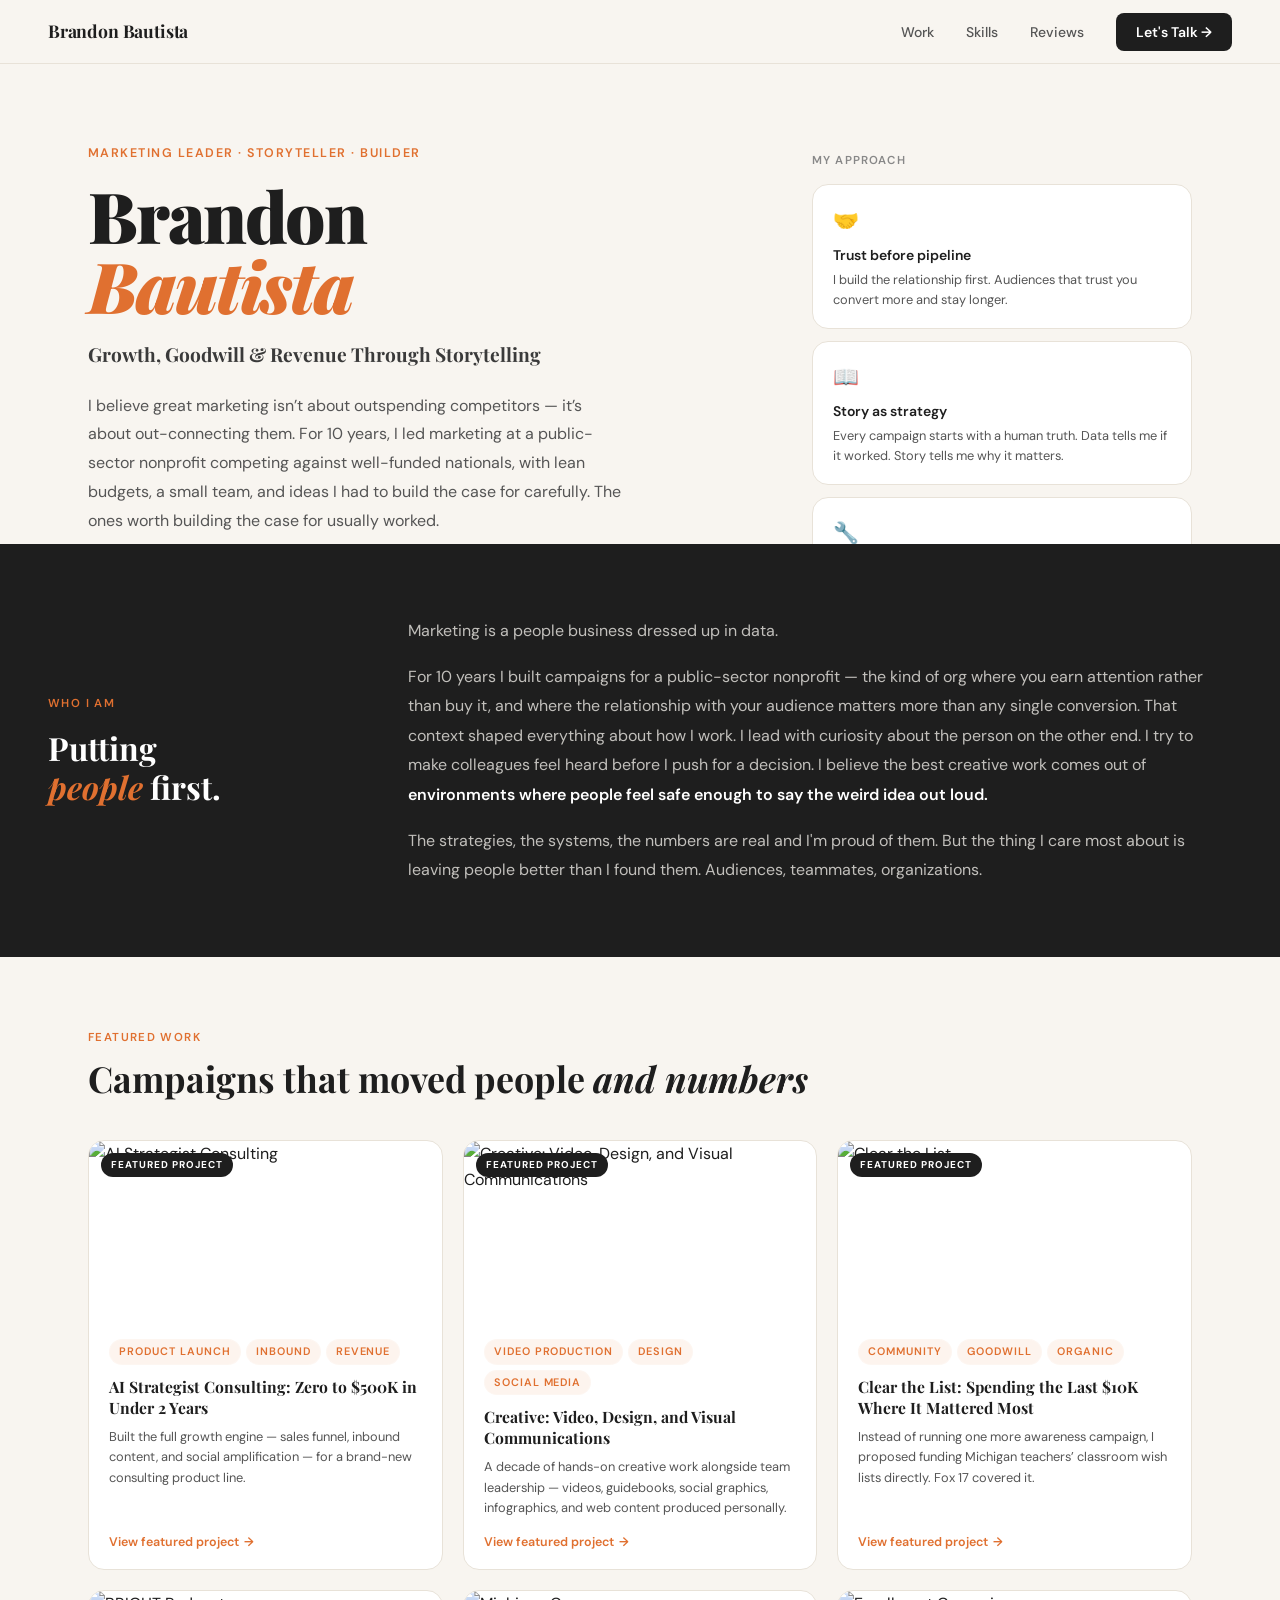
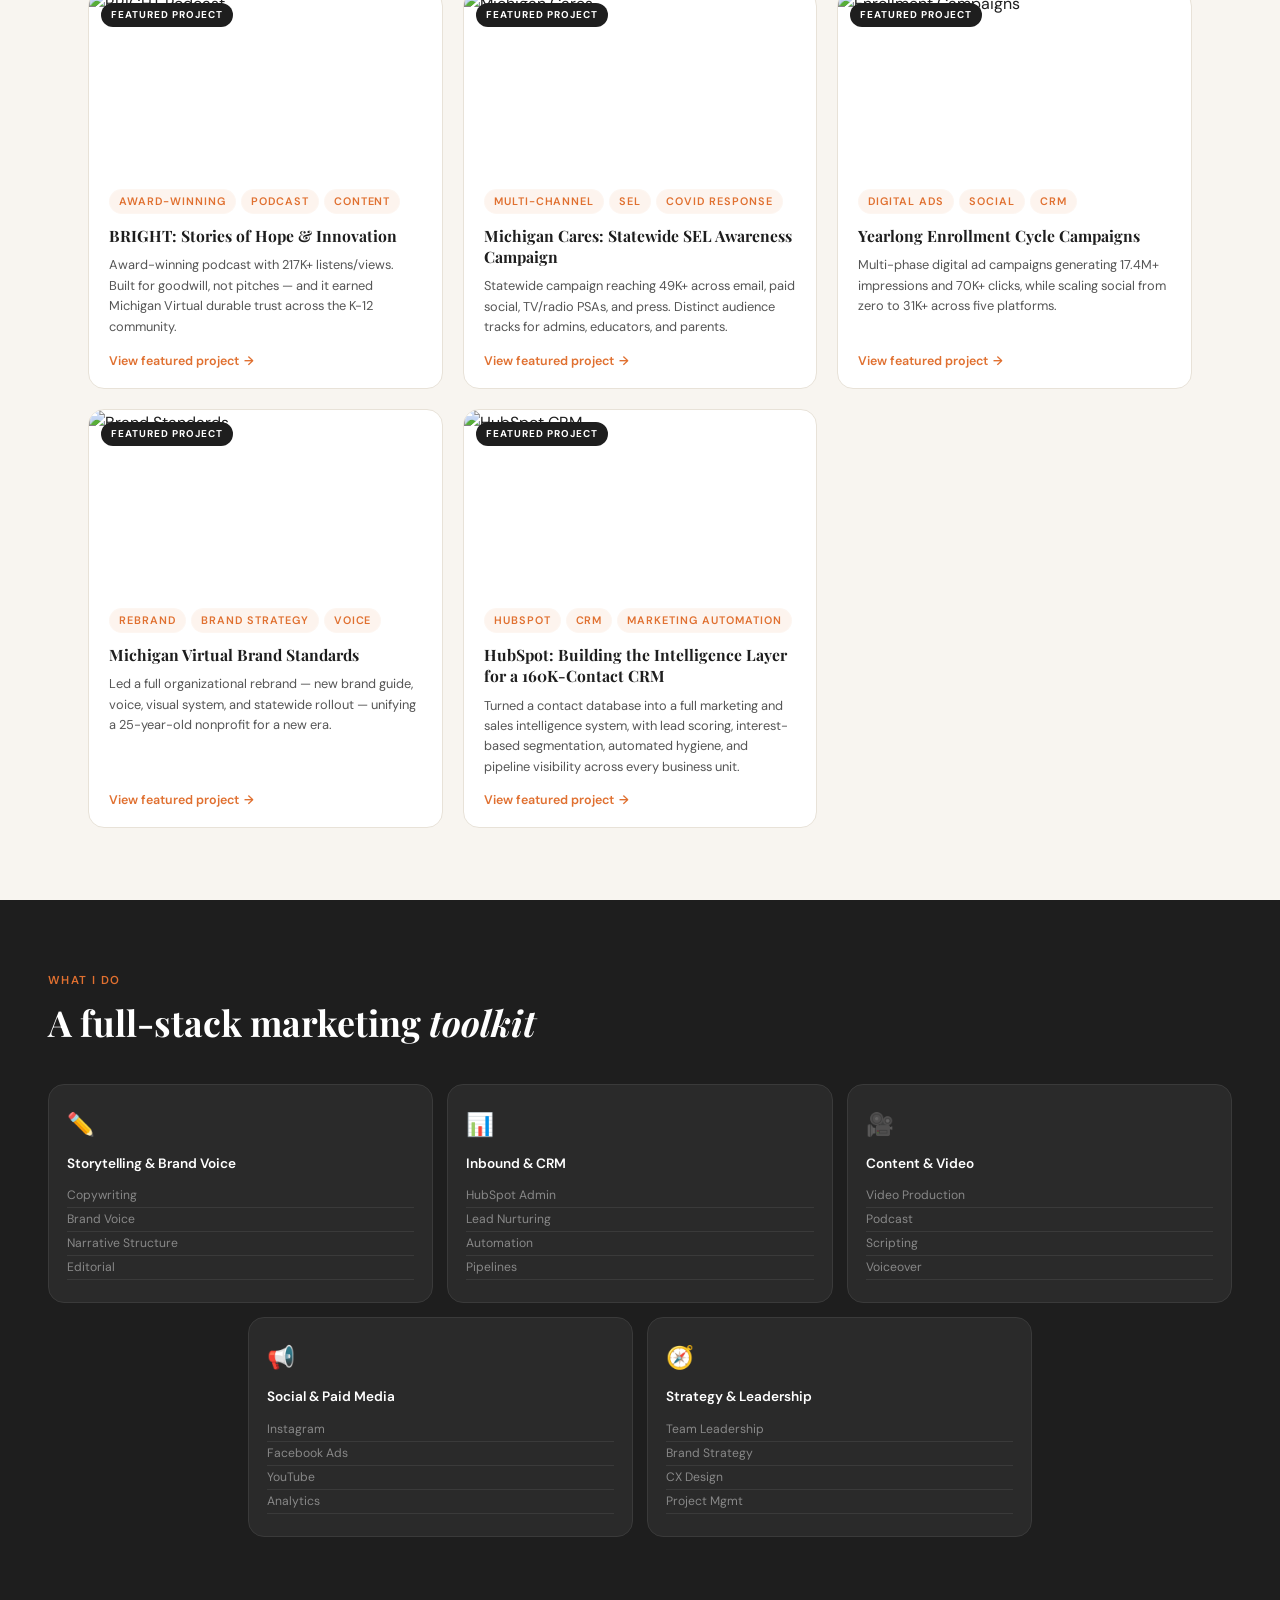
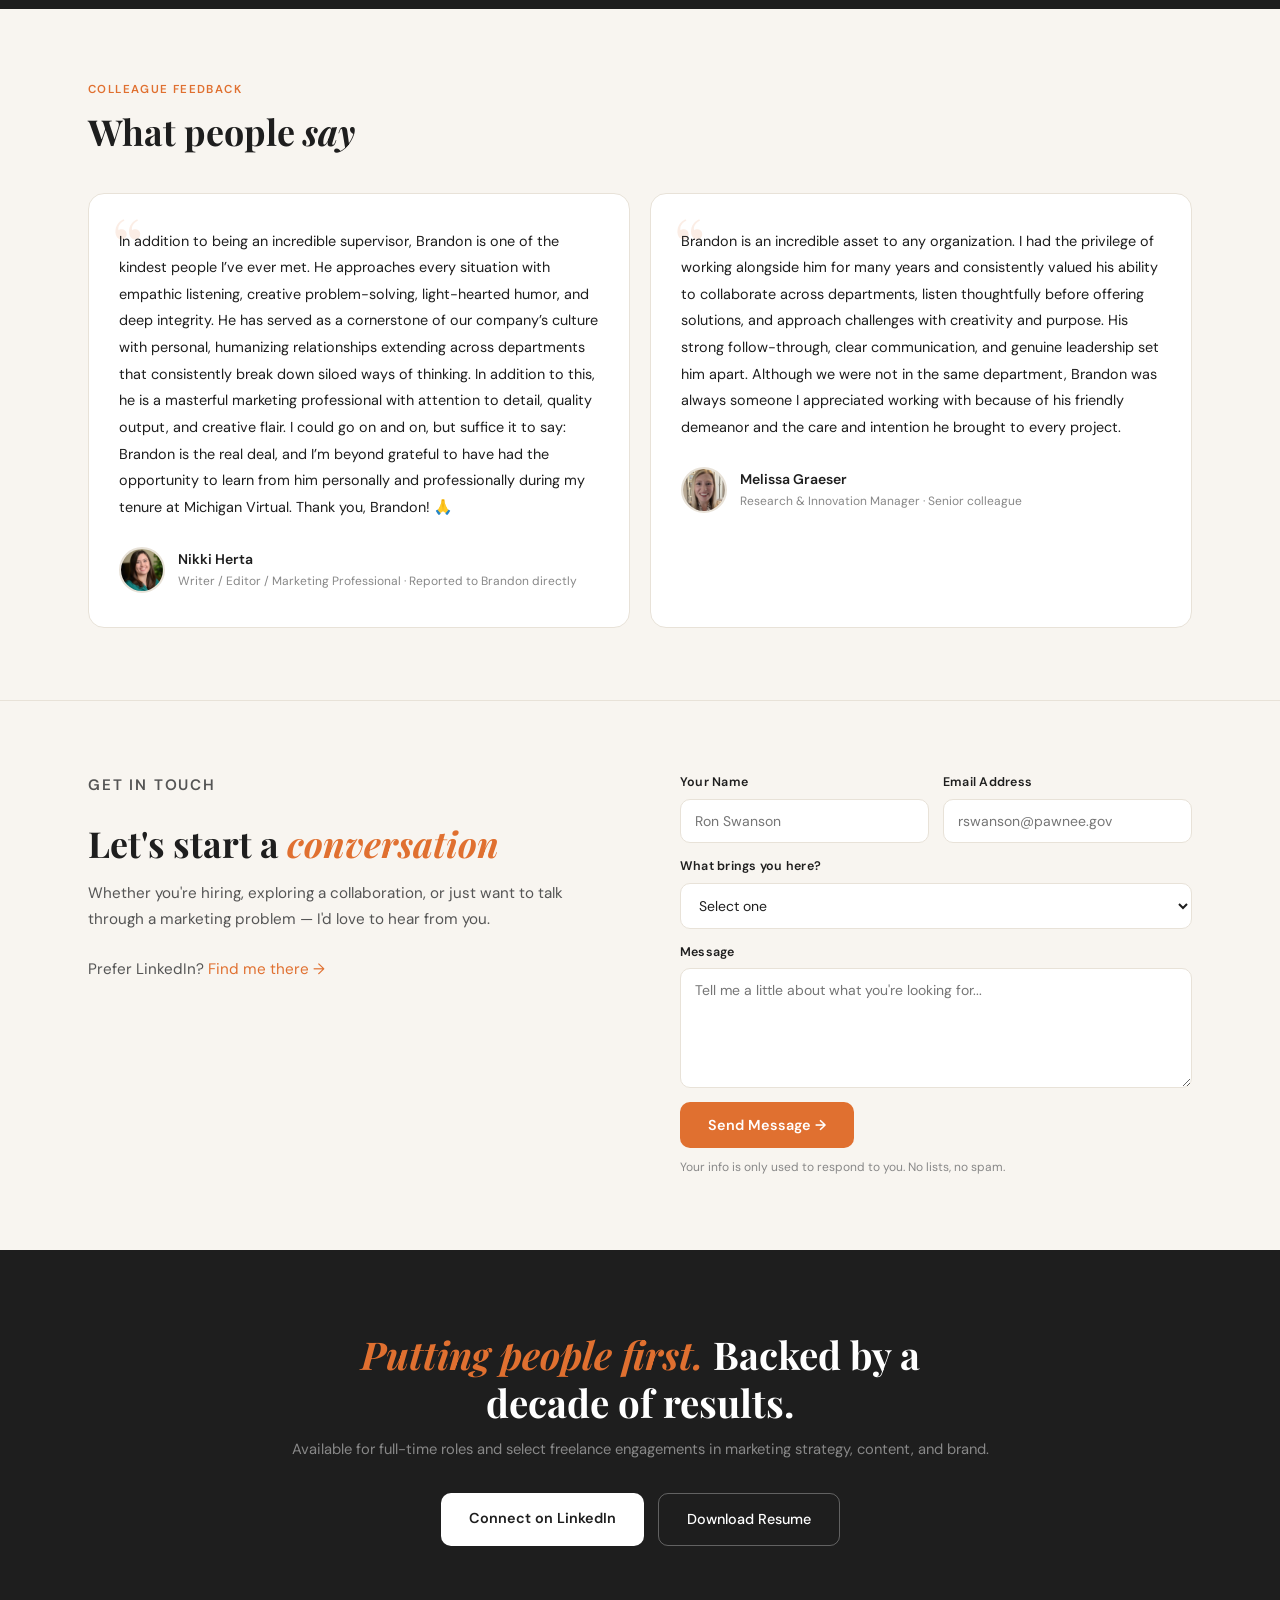
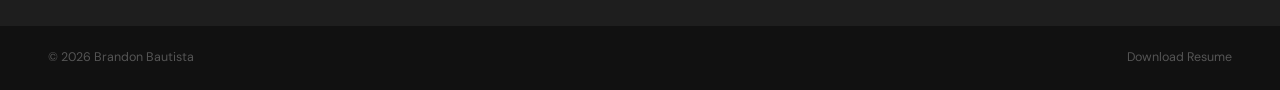
==== commit d3fdf439: "Apply staged updates to index.html (stylesheet refactor + nav + favicon/SEO)" ====
--- a/index.html
+++ b/index.html
@@ -4,585 +4,142 @@
 <meta charset="UTF-8">
 <meta name="viewport" content="width=device-width, initial-scale=1.0">
 <title>Brandon Bautista | Marketing Portfolio</title>
+<link rel="icon" type="image/png" href="/favicon.png">
+<meta name="description" content="Brandon Bautista — marketing leader who builds growth, goodwill, and revenue through storytelling. 25 years leading marketing, most recently as Director of Marketing at Michigan Virtual.">
+<meta property="og:title" content="Brandon Bautista | Marketing Portfolio">
+<meta property="og:description" content="Brandon Bautista — marketing leader who builds growth, goodwill, and revenue through storytelling. 25 years leading marketing, most recently as Director of Marketing at Michigan Virtual.">
+<meta property="og:type" content="website">
+<meta property="og:url" content="https://brandonbautista.com/">
+<meta name="twitter:card" content="summary">
+<meta name="twitter:title" content="Brandon Bautista | Marketing Portfolio">
+<meta name="twitter:description" content="Brandon Bautista — marketing leader who builds growth, goodwill, and revenue through storytelling. 25 years leading marketing, most recently as Director of Marketing at Michigan Virtual.">
 <link rel="preconnect" href="https://fonts.googleapis.com">
 <link href="https://fonts.googleapis.com/css2?family=Playfair+Display:ital,wght@0,700;0,900;1,700&family=DM+Sans:wght@300;400;500;600&display=swap" rel="stylesheet">
+<link rel="stylesheet" href="styles.css">
 <style>
-  *, *::before, *::after { box-sizing: border-box; margin: 0; padding: 0; }
-
-  :root {
-    --charcoal: #1e1e1e;
-    --charcoal-mid: #2a2a2a;
-    --charcoal-light: #3a3a3a;
-    --orange: #e07030;
-    --orange-light: #f08040;
-    --cream: #f8f5f0;
-    --cream-dark: #e8e2d8;
-    --text-dark: #1e1e1e;
-    --text-mid: #555;
-    --text-light: #888;
-    --white: #fff;
-    --radius: 16px;
-    --radius-sm: 10px;
-  }
-
-  html { scroll-behavior: smooth; }
-
-  body {
-    font-family: 'DM Sans', sans-serif;
-    background: var(--cream);
-    color: var(--text-dark);
-    line-height: 1.6;
-    font-size: 16px;
-  }
-
-  /* NAV */
-  nav {
-    position: sticky;
-    top: 0;
-    z-index: 100;
-    background: rgba(248,245,240,0.95);
-    backdrop-filter: blur(8px);
-    border-bottom: 1px solid var(--cream-dark);
-    padding: 0 48px;
-    display: flex;
-    align-items: center;
-    justify-content: space-between;
-    height: 64px;
-  }
-  .nav-logo {
-    font-family: 'Playfair Display', serif;
-    font-size: 1.1rem;
-    font-weight: 700;
-    color: var(--charcoal);
-    text-decoration: none;
-    letter-spacing: -0.01em;
-  }
-  .nav-links {
-    display: flex;
-    align-items: center;
-    gap: 32px;
-    list-style: none;
-  }
-  .nav-links a {
-    text-decoration: none;
-    color: var(--text-mid);
-    font-size: 0.875rem;
-    font-weight: 500;
-    transition: color 0.2s;
-  }
-  .nav-links a:hover { color: var(--orange); }
-  .nav-cta {
-    background: var(--charcoal) !important;
-    color: var(--white) !important;
-    padding: 10px 20px !important;
-    border-radius: 8px;
-    font-weight: 600 !important;
-  }
-  .nav-cta:hover { background: var(--orange) !important; color: var(--white) !important; }
-
-  /* HERO */
-  .hero {
-    padding: 80px 48px 64px;
-    max-width: 1200px;
-    margin: 0 auto;
-    display: grid;
-    grid-template-columns: 1fr 380px;
-    gap: 64px;
-    align-items: start;
-  }
-  .hero-eyebrow {
-    font-size: 0.78rem;
-    font-weight: 600;
-    letter-spacing: 0.12em;
-    text-transform: uppercase;
-    color: var(--orange);
-    margin-bottom: 16px;
-  }
-  .hero-name {
-    font-family: 'Playfair Display', serif;
-    font-size: clamp(3rem, 5.5vw, 4.75rem);
-    font-weight: 900;
-    line-height: 1.0;
-    letter-spacing: -0.03em;
-    color: var(--charcoal);
-    margin-bottom: 20px;
-  }
-  .hero-name em { font-style: italic; color: var(--orange); }
-  .hero-tagline {
-    font-family: 'Playfair Display', serif;
-    font-size: 1.2rem;
-    font-weight: 700;
-    color: var(--charcoal-light);
-    margin-bottom: 24px;
-    line-height: 1.4;
-  }
-  .hero-body {
-    font-size: 1rem;
-    color: var(--text-mid);
-    line-height: 1.8;
-    max-width: 540px;
-    margin-bottom: 36px;
-  }
-  .hero-actions {
-    display: flex;
-    gap: 14px;
-    flex-wrap: wrap;
-  }
-  .btn-primary {
-    background: var(--orange);
-    color: var(--white);
-    padding: 14px 28px;
-    border-radius: var(--radius-sm);
-    text-decoration: none;
-    font-weight: 600;
-    font-size: 0.9rem;
-    transition: background 0.2s, transform 0.15s;
-    display: inline-block;
-  }
-  .btn-primary:hover { background: var(--orange-light); transform: translateY(-1px); }
-  .btn-secondary {
-    background: transparent;
-    color: var(--charcoal);
-    padding: 14px 28px;
-    border-radius: var(--radius-sm);
-    border: 1.5px solid var(--charcoal-light);
-    text-decoration: none;
-    font-weight: 500;
-    font-size: 0.9rem;
-    transition: border-color 0.2s, color 0.2s;
-    display: inline-block;
-  }
-  .btn-secondary:hover { border-color: var(--orange); color: var(--orange); }
-
-  /* HERO PANEL */
-  .hero-panel {
-    display: flex;
-    flex-direction: column;
-    gap: 12px;
-    padding-top: 8px;
-  }
-  .panel-label {
-    font-size: 0.72rem;
-    font-weight: 600;
-    letter-spacing: 0.1em;
-    text-transform: uppercase;
-    color: var(--text-light);
-    margin-bottom: 2px;
-  }
-  @keyframes pulse { 0%, 100% { opacity: 1; } 50% { opacity: 0.35; } }
-  .philosophy-card {
-    background: var(--white);
-    border-radius: var(--radius);
-    padding: 18px 20px;
-    border: 1.5px solid var(--cream-dark);
-    transition: border-color 0.2s, box-shadow 0.2s;
-  }
-  .philosophy-card:hover {
-    border-color: var(--orange);
-    box-shadow: 0 4px 20px rgba(224,112,48,0.08);
-  }
-  .philosophy-card .icon { font-size: 1.3rem; margin-bottom: 7px; display: block; }
-  .philosophy-card strong {
-    display: block;
-    font-size: 0.875rem;
-    font-weight: 600;
-    color: var(--charcoal);
-    margin-bottom: 4px;
-  }
-  .philosophy-card p { font-size: 0.8rem; color: var(--text-mid); line-height: 1.55; }
-
-  /* HERO BACKGROUND WRAP */
-  .hero-bg {
-    background:
-      linear-gradient(rgba(248,245,240,0.88), rgba(248,245,240,0.88)),
-      url('https://images.unsplash.com/photo-1501959181532-7d2a3c064642?auto=format&fit=crop&w=1800') center/cover no-repeat;
-  }
-
-  /* PHILOSOPHY CALLOUT */
-  .philosophy-callout {
-    background: var(--charcoal);
-    padding: 72px 48px;
-  }
-  .philosophy-callout-inner {
-    max-width: 1200px;
-    margin: 0 auto;
-    display: grid;
-    grid-template-columns: 280px 1fr;
-    gap: 80px;
-    align-items: center;
-  }
-  .callout-label {
-    font-size: 0.72rem;
-    font-weight: 600;
-    letter-spacing: 0.12em;
-    text-transform: uppercase;
-    color: var(--orange);
-    margin-bottom: 16px;
-  }
-  .callout-heading {
-    font-family: 'Playfair Display', serif;
-    font-size: 2rem;
-    font-weight: 700;
-    color: var(--white);
-    line-height: 1.2;
-  }
-  .callout-heading em { font-style: italic; color: var(--orange); }
-  .callout-body {
-    font-size: 1rem;
-    color: rgba(248,245,240,0.75);
-    line-height: 1.85;
-  }
-  .callout-body p { margin-bottom: 16px; }
-  .callout-body p:last-child { margin-bottom: 0; }
-  .callout-body strong { color: var(--white); font-weight: 600; }
-
-  /* CONTACT FORM */
-  .contact-section {
-    max-width: 1200px;
-    margin: 0 auto;
-    padding: 72px 48px;
-    display: grid;
-    grid-template-columns: 1fr 1fr;
-    gap: 80px;
-    align-items: start;
-  }
-  .contact-left h2 {
-    font-family: 'Playfair Display', serif;
-    font-size: clamp(1.65rem, 2.8vw, 2.4rem);
-    font-weight: 700;
-    color: var(--charcoal);
-    line-height: 1.2;
-    margin-bottom: 16px;
-  }
-  .contact-left h2 em { font-style: italic; color: var(--orange); }
-  .contact-left p {
-    font-size: 0.95rem;
-    color: var(--text-mid);
-    line-height: 1.7;
-    margin-bottom: 24px;
-  }
-  .contact-alt {
-    font-size: 0.85rem;
-    color: var(--text-light);
-  }
-  .contact-alt a { color: var(--orange); text-decoration: none; }
-  .contact-alt a:hover { text-decoration: underline; }
-  .contact-form {
-    display: flex;
-    flex-direction: column;
-    gap: 14px;
-  }
-  .form-row { display: grid; grid-template-columns: 1fr 1fr; gap: 14px; }
-  .form-group { display: flex; flex-direction: column; gap: 6px; }
-  .form-group label {
-    font-size: 0.78rem;
-    font-weight: 600;
-    color: var(--text-dark);
-    letter-spacing: 0.02em;
-  }
-  .form-group input,
+:root { --charcoal: #1e1e1e; --charcoal-mid: #2a2a2a; --charcoal-light: #3a3a3a; --orange: #e07030; --orange-light: #f08040; --cream: #f8f5f0; --cream-dark: #e8e2d8; --text-dark: #1e1e1e; --text-mid: #555; --text-light: #888; --white: #fff; --radius: 16px; --radius-sm: 10px; }
+body { font-family: 'DM Sans', sans-serif; background: var(--cream); color: var(--text-dark); line-height: 1.6; font-size: 16px; }
+.hero { padding: 80px 48px 64px; max-width: 1200px; margin: 0 auto; display: grid; grid-template-columns: 1fr 380px; gap: 64px; align-items: start; }
+.hero-eyebrow { font-size: 0.78rem; font-weight: 600; letter-spacing: 0.12em; text-transform: uppercase; color: var(--orange); margin-bottom: 16px; }
+.hero-name { font-family: 'Playfair Display', serif; font-size: clamp(3rem, 5.5vw, 4.75rem); font-weight: 900; line-height: 1.0; letter-spacing: -0.03em; color: var(--charcoal); margin-bottom: 20px; }
+.hero-name em { font-style: italic; color: var(--orange); }
+.hero-tagline { font-family: 'Playfair Display', serif; font-size: 1.2rem; font-weight: 700; color: var(--charcoal-light); margin-bottom: 24px; line-height: 1.4; }
+.hero-body { font-size: 1rem; color: var(--text-mid); line-height: 1.8; max-width: 540px; margin-bottom: 36px; }
+.hero-actions { display: flex; gap: 14px; flex-wrap: wrap; }
+.btn-primary { background: var(--orange); color: var(--white); padding: 14px 28px; border-radius: var(--radius-sm); text-decoration: none; font-weight: 600; font-size: 0.9rem; transition: background 0.2s, transform 0.15s; display: inline-block; }
+.btn-primary:hover { background: var(--orange-light); transform: translateY(-1px); }
+.btn-secondary { background: transparent; color: var(--charcoal); padding: 14px 28px; border-radius: var(--radius-sm); border: 1.5px solid var(--charcoal-light); text-decoration: none; font-weight: 500; font-size: 0.9rem; transition: border-color 0.2s, color 0.2s; display: inline-block; }
+.btn-secondary:hover { border-color: var(--orange); color: var(--orange); }
+.hero-panel { display: flex; flex-direction: column; gap: 12px; padding-top: 8px; }
+.panel-label { font-size: 0.72rem; font-weight: 600; letter-spacing: 0.1em; text-transform: uppercase; color: var(--text-light); margin-bottom: 2px; }
+@keyframes pulse { 0%, 100% { opacity: 1; } 50% { opacity: 0.35; } }
+.philosophy-card { background: var(--white); border-radius: var(--radius); padding: 18px 20px; border: 1.5px solid var(--cream-dark); transition: border-color 0.2s, box-shadow 0.2s; }
+.philosophy-card:hover { border-color: var(--orange); box-shadow: 0 4px 20px rgba(224,112,48,0.08); }
+.philosophy-card .icon { font-size: 1.3rem; margin-bottom: 7px; display: block; }
+.philosophy-card strong { display: block; font-size: 0.875rem; font-weight: 600; color: var(--charcoal); margin-bottom: 4px; }
+.philosophy-card p { font-size: 0.8rem; color: var(--text-mid); line-height: 1.55; }
+.hero-bg { background: linear-gradient(rgba(248,245,240,0.88), rgba(248,245,240,0.88)),
+      url('https://images.unsplash.com/photo-1501959181532-7d2a3c064642?auto=format&fit=crop&w=1800') center/cover no-repeat; }
+.philosophy-callout { background: var(--charcoal); padding: 72px 48px; }
+.philosophy-callout-inner { max-width: 1200px; margin: 0 auto; display: grid; grid-template-columns: 280px 1fr; gap: 80px; align-items: center; }
+.callout-label { font-size: 0.72rem; font-weight: 600; letter-spacing: 0.12em; text-transform: uppercase; color: var(--orange); margin-bottom: 16px; }
+.callout-heading { font-family: 'Playfair Display', serif; font-size: 2rem; font-weight: 700; color: var(--white); line-height: 1.2; }
+.callout-heading em { font-style: italic; color: var(--orange); }
+.callout-body { font-size: 1rem; color: rgba(248,245,240,0.75); line-height: 1.85; }
+.callout-body p { margin-bottom: 16px; }
+.callout-body p:last-child { margin-bottom: 0; }
+.callout-body strong { color: var(--white); font-weight: 600; }
+.contact-section { max-width: 1200px; margin: 0 auto; padding: 72px 48px; display: grid; grid-template-columns: 1fr 1fr; gap: 80px; align-items: start; }
+.contact-left h2 { font-family: 'Playfair Display', serif; font-size: clamp(1.65rem, 2.8vw, 2.4rem); font-weight: 700; color: var(--charcoal); line-height: 1.2; margin-bottom: 16px; }
+.contact-left h2 em { font-style: italic; color: var(--orange); }
+.contact-left p { font-size: 0.95rem; color: var(--text-mid); line-height: 1.7; margin-bottom: 24px; }
+.contact-alt { font-size: 0.85rem; color: var(--text-light); }
+.contact-alt a { color: var(--orange); text-decoration: none; }
+.contact-alt a:hover { text-decoration: underline; }
+.contact-form { display: flex; flex-direction: column; gap: 14px; }
+.form-row { display: grid; grid-template-columns: 1fr 1fr; gap: 14px; }
+.form-group { display: flex; flex-direction: column; gap: 6px; }
+.form-group label { font-size: 0.78rem; font-weight: 600; color: var(--text-dark); letter-spacing: 0.02em; }
+.form-group input,
   .form-group textarea,
-  .form-group select {
-    background: var(--white);
-    border: 1.5px solid var(--cream-dark);
-    border-radius: var(--radius-sm);
-    padding: 12px 14px;
-    font-family: 'DM Sans', sans-serif;
-    font-size: 0.875rem;
-    color: var(--text-dark);
-    transition: border-color 0.2s, box-shadow 0.2s;
-    outline: none;
-    width: 100%;
-  }
-  .form-group input:focus,
+  .form-group select { background: var(--white); border: 1.5px solid var(--cream-dark); border-radius: var(--radius-sm); padding: 12px 14px; font-family: 'DM Sans', sans-serif; font-size: 0.875rem; color: var(--text-dark); transition: border-color 0.2s, box-shadow 0.2s; outline: none; width: 100%; }
+.form-group input:focus,
   .form-group textarea:focus,
-  .form-group select:focus {
-    border-color: var(--orange);
-    box-shadow: 0 0 0 3px rgba(224,112,48,0.08);
-  }
-  .form-group textarea { resize: vertical; min-height: 120px; }
-  .form-submit {
-    background: var(--orange);
-    color: var(--white);
-    border: none;
-    padding: 14px 28px;
-    border-radius: var(--radius-sm);
-    font-family: 'DM Sans', sans-serif;
-    font-size: 0.9rem;
-    font-weight: 600;
-    cursor: pointer;
-    transition: background 0.2s, transform 0.15s;
-    align-self: flex-start;
-  }
-  .form-submit:hover { background: var(--orange-light); transform: translateY(-1px); }
-  .form-note {
-    font-size: 0.75rem;
-    color: var(--text-light);
-    margin-top: -4px;
-  }
-
-  /* FEATURED PROJECTS */
-  .case-studies {
-    max-width: 1200px;
-    margin: 0 auto;
-    padding: 72px 48px;
-  }
-  .section-header { margin-bottom: 40px; }
-  .section-eyebrow {
-    font-size: 0.72rem;
-    font-weight: 600;
-    letter-spacing: 0.12em;
-    text-transform: uppercase;
-    color: var(--orange);
-    margin-bottom: 10px;
-  }
-  .section-title {
-    font-family: 'Playfair Display', serif;
-    font-size: clamp(1.65rem, 2.8vw, 2.4rem);
-    font-weight: 700;
-    color: var(--charcoal);
-    line-height: 1.2;
-  }
-  .section-title em { font-style: italic; }
-  .case-grid {
-    display: grid;
-    grid-template-columns: repeat(3, 1fr);
-    gap: 20px;
-  }
-  .case-card {
-    background: var(--white);
-    border-radius: var(--radius);
-    overflow: hidden;
-    border: 1.5px solid var(--cream-dark);
-    text-decoration: none;
-    color: inherit;
-    display: flex;
-    flex-direction: column;
-    transition: border-color 0.25s, box-shadow 0.25s, transform 0.2s;
-    cursor: pointer;
-  }
-  .case-card:hover {
-    border-color: var(--orange);
-    box-shadow: 0 8px 32px rgba(224,112,48,0.12);
-    transform: translateY(-3px);
-  }
-  .case-img-wrap { position: relative; height: 178px; overflow: hidden; }
-  .case-img-wrap img {
-    width: 100%; height: 100%; object-fit: cover;
-    transition: transform 0.4s;
-  }
-  .case-card:hover .case-img-wrap img { transform: scale(1.04); }
-  .case-study-label {
-    position: absolute;
-    top: 12px; left: 12px;
-    background: var(--charcoal);
-    color: var(--white);
-    font-size: 0.62rem;
-    font-weight: 700;
-    letter-spacing: 0.1em;
-    text-transform: uppercase;
-    padding: 4px 10px;
-    border-radius: 20px;
-  }
-  .case-body { padding: 20px 20px 16px; flex: 1; display: flex; flex-direction: column; }
-  .case-tags { display: flex; flex-wrap: wrap; gap: 5px; margin-bottom: 11px; }
-  .tag {
-    font-size: 0.68rem;
-    font-weight: 600;
-    color: var(--orange);
-    background: rgba(224,112,48,0.08);
-    padding: 3px 9px;
-    border-radius: 20px;
-  }
-  .case-title {
-    font-family: 'Playfair Display', serif;
-    font-size: 0.98rem;
-    font-weight: 700;
-    color: var(--charcoal);
-    line-height: 1.35;
-    margin-bottom: 9px;
-  }
-  .case-desc {
-    font-size: 0.8rem;
-    color: var(--text-mid);
-    line-height: 1.6;
-    flex: 1;
-    margin-bottom: 14px;
-  }
-  .case-cta {
-    display: flex;
-    align-items: center;
-    gap: 5px;
-    font-size: 0.78rem;
-    font-weight: 600;
-    color: var(--orange);
-    transition: gap 0.2s;
-  }
-  .case-cta::after { content: '→'; }
-  .case-card:hover .case-cta { gap: 9px; }
-
-  /* SKILLS */
-  .skills-section { background: var(--charcoal); padding: 72px 48px; }
-  .skills-inner { max-width: 1200px; margin: 0 auto; }
-  .skills-section .section-eyebrow { color: var(--orange); }
-  .skills-section .section-title { color: var(--white); }
-  .skills-grid {
-    margin-top: 36px;
-    display: flex;
-    flex-direction: column;
-    gap: 14px;
-  }
-  .skills-row {
-    display: grid;
-    gap: 14px;
-  }
-  .skills-row--three { grid-template-columns: repeat(3, 1fr); }
-  .skills-row--two {
-    grid-template-columns: repeat(2, 1fr);
-    max-width: calc(66.66% - 5px);
-    margin: 0 auto;
-    width: 100%;
-  }
-  .skill-card {
-    background: var(--charcoal-mid);
-    border-radius: var(--radius);
-    padding: 22px 18px;
-    border: 1px solid var(--charcoal-light);
-    transition: border-color 0.2s;
-  }
-  .skill-card:hover { border-color: var(--orange); }
-  .skill-icon { font-size: 1.4rem; margin-bottom: 10px; display: block; }
-  .skill-name { font-weight: 600; color: var(--white); font-size: 0.85rem; margin-bottom: 10px; }
-  .skill-list { list-style: none; }
-  .skill-list li {
-    font-size: 0.76rem;
-    color: var(--text-light);
-    padding: 3px 0;
-    border-bottom: 1px solid var(--charcoal-light);
-    line-height: 1.4;
-  }
-
-  /* TESTIMONIALS */
-  .testimonials { max-width: 1200px; margin: 0 auto; padding: 72px 48px; }
-  .testimonial-grid { display: grid; grid-template-columns: 1fr 1fr; gap: 20px; margin-top: 36px; }
-  .testimonial-card {
-    background: var(--white);
-    border-radius: var(--radius);
-    padding: 34px 30px;
-    border: 1.5px solid var(--cream-dark);
-    position: relative;
-  }
-  .testimonial-card::before {
-    content: '\201C';
-    font-family: 'Playfair Display', serif;
-    font-size: 5rem;
-    color: var(--orange);
-    opacity: 0.12;
-    position: absolute;
-    top: 10px; left: 22px;
-    line-height: 1;
-  }
-  .testimonial-text {
-    font-size: 0.9rem;
-    line-height: 1.85;
-    color: var(--text-dark);
-    margin-bottom: 26px;
-    position: relative;
-    z-index: 1;
-  }
-  .testimonial-person { display: flex; align-items: center; gap: 13px; }
-  .testimonial-avatar {
-    width: 46px; height: 46px;
-    border-radius: 50%;
-    object-fit: cover;
-    border: 2px solid var(--cream-dark);
-  }
-  .testimonial-name { font-weight: 600; font-size: 0.875rem; color: var(--charcoal); }
-  .testimonial-role { font-size: 0.75rem; color: var(--text-light); margin-top: 2px; }
-
-  /* CTA FOOTER */
-  .cta-footer { background: var(--charcoal); padding: 80px 48px; text-align: center; }
-  .cta-footer h2 {
-    font-family: 'Playfair Display', serif;
-    font-size: clamp(1.65rem, 3vw, 2.6rem);
-    font-weight: 700;
-    color: var(--white);
-    line-height: 1.25;
-    max-width: 680px;
-    margin: 0 auto 12px;
-  }
-  .cta-footer h2 em { font-style: italic; color: var(--orange); }
-  .cta-footer p { color: var(--text-light); font-size: 0.92rem; margin-bottom: 32px; }
-  .cta-actions { display: flex; gap: 14px; justify-content: center; flex-wrap: wrap; }
-  .btn-white {
-    background: var(--white); color: var(--charcoal);
-    padding: 14px 28px; border-radius: var(--radius-sm);
-    text-decoration: none; font-weight: 600; font-size: 0.9rem;
-    transition: background 0.2s; display: inline-block;
-  }
-  .btn-white:hover { background: var(--cream); }
-  .btn-outline-white {
-    background: transparent; color: var(--white);
-    padding: 14px 28px; border-radius: var(--radius-sm);
-    border: 1.5px solid rgba(255,255,255,0.3);
-    text-decoration: none; font-weight: 500; font-size: 0.9rem;
-    transition: border-color 0.2s; display: inline-block;
-  }
-  .btn-outline-white:hover { border-color: var(--white); }
-
-  /* FOOTER */
-  footer {
-    background: #111;
-    padding: 22px 48px;
-    display: flex;
-    justify-content: space-between;
-    align-items: center;
-  }
-  footer p { font-size: 0.78rem; color: #555; }
-  footer a { font-size: 0.78rem; color: #555; text-decoration: none; transition: color 0.2s; }
-  footer a:hover { color: var(--orange); }
-
-  /* MOBILE */
-  @media (max-width: 768px) {
-    nav { padding: 0 20px; }
-    .nav-links { gap: 16px; }
-    .nav-links li:not(:last-child) { display: none; }
-
-    .hero {
-      grid-template-columns: 1fr;
-      gap: 40px;
-      padding: 48px 20px 40px;
-    }
-
-    .philosophy-callout-inner {
-      grid-template-columns: 1fr;
-      gap: 32px;
-    }
-    .philosophy-callout { padding: 48px 20px; }
-
-    .case-studies { padding: 48px 20px; }
-    .case-grid { grid-template-columns: 1fr; }
-    .case-img-wrap { height: 200px; }
-
-    .skills-section { padding: 48px 20px; }
-    .skills-row--three { grid-template-columns: 1fr; }
-    .skills-row--two { max-width: 100%; grid-template-columns: 1fr; }
-
-    .testimonials { padding: 48px 20px; }
-    .testimonial-grid { grid-template-columns: 1fr; }
-    .testimonial-card { padding: 24px 20px; }
-    .testimonial-text { font-size: 0.875rem; }
-
-    .contact-section {
-      grid-template-columns: 1fr;
-      gap: 40px;
-      padding: 48px 20px;
-    }
-    .form-row { grid-template-columns: 1fr; }
-
-    .cta-footer { padding: 56px 20px; }
-    footer { padding: 20px; flex-direction: column; gap: 8px; text-align: center; }
-  }
+  .form-group select:focus { border-color: var(--orange); box-shadow: 0 0 0 3px rgba(224,112,48,0.08); }
+.form-group textarea { resize: vertical; min-height: 120px; }
+.form-submit { background: var(--orange); color: var(--white); border: none; padding: 14px 28px; border-radius: var(--radius-sm); font-family: 'DM Sans', sans-serif; font-size: 0.9rem; font-weight: 600; cursor: pointer; transition: background 0.2s, transform 0.15s; align-self: flex-start; }
+.form-submit:hover { background: var(--orange-light); transform: translateY(-1px); }
+.form-note { font-size: 0.75rem; color: var(--text-light); margin-top: -4px; }
+.case-studies { max-width: 1200px; margin: 0 auto; padding: 72px 48px; }
+.section-header { margin-bottom: 40px; }
+.section-eyebrow { font-size: 0.72rem; font-weight: 600; letter-spacing: 0.12em; text-transform: uppercase; color: var(--orange); margin-bottom: 10px; }
+.section-title { font-family: 'Playfair Display', serif; font-size: clamp(1.65rem, 2.8vw, 2.4rem); font-weight: 700; color: var(--charcoal); line-height: 1.2; }
+.section-title em { font-style: italic; }
+.case-grid { display: grid; grid-template-columns: repeat(3, 1fr); gap: 20px; }
+.case-card { background: var(--white); border-radius: var(--radius); overflow: hidden; border: 1.5px solid var(--cream-dark); text-decoration: none; color: inherit; display: flex; flex-direction: column; transition: border-color 0.25s, box-shadow 0.25s, transform 0.2s; cursor: pointer; }
+.case-card:hover { border-color: var(--orange); box-shadow: 0 8px 32px rgba(224,112,48,0.12); transform: translateY(-3px); }
+.case-img-wrap { position: relative; height: 178px; overflow: hidden; }
+.case-img-wrap img { width: 100%; height: 100%; object-fit: cover; transition: transform 0.4s; }
+.case-card:hover .case-img-wrap img { transform: scale(1.04); }
+.case-study-label { position: absolute; top: 12px; left: 12px; background: var(--charcoal); color: var(--white); font-size: 0.62rem; font-weight: 700; letter-spacing: 0.1em; text-transform: uppercase; padding: 4px 10px; border-radius: 20px; }
+.case-body { padding: 20px 20px 16px; flex: 1; display: flex; flex-direction: column; }
+.case-tags { display: flex; flex-wrap: wrap; gap: 5px; margin-bottom: 11px; }
+.tag { font-size: 0.68rem; font-weight: 600; color: var(--orange); background: rgba(224,112,48,0.08); padding: 3px 9px; border-radius: 20px; }
+.case-title { font-family: 'Playfair Display', serif; font-size: 0.98rem; font-weight: 700; color: var(--charcoal); line-height: 1.35; margin-bottom: 9px; }
+.case-desc { font-size: 0.8rem; color: var(--text-mid); line-height: 1.6; flex: 1; margin-bottom: 14px; }
+.case-cta { display: flex; align-items: center; gap: 5px; font-size: 0.78rem; font-weight: 600; color: var(--orange); transition: gap 0.2s; }
+.case-cta::after { content: '→'; }
+.case-card:hover .case-cta { gap: 9px; }
+.skills-section { background: var(--charcoal); padding: 72px 48px; }
+.skills-inner { max-width: 1200px; margin: 0 auto; }
+.skills-section .section-eyebrow { color: var(--orange); }
+.skills-section .section-title { color: var(--white); }
+.skills-grid { margin-top: 36px; display: flex; flex-direction: column; gap: 14px; }
+.skills-row { display: grid; gap: 14px; }
+.skills-row--three { grid-template-columns: repeat(3, 1fr); }
+.skills-row--two { grid-template-columns: repeat(2, 1fr); max-width: calc(66.66% - 5px); margin: 0 auto; width: 100%; }
+.skill-card { background: var(--charcoal-mid); border-radius: var(--radius); padding: 22px 18px; border: 1px solid var(--charcoal-light); transition: border-color 0.2s; }
+.skill-card:hover { border-color: var(--orange); }
+.skill-icon { font-size: 1.4rem; margin-bottom: 10px; display: block; }
+.skill-name { font-weight: 600; color: var(--white); font-size: 0.85rem; margin-bottom: 10px; }
+.skill-list { list-style: none; }
+.skill-list li { font-size: 0.76rem; color: var(--text-light); padding: 3px 0; border-bottom: 1px solid var(--charcoal-light); line-height: 1.4; }
+.testimonials { max-width: 1200px; margin: 0 auto; padding: 72px 48px; }
+.testimonial-grid { display: grid; grid-template-columns: 1fr 1fr; gap: 20px; margin-top: 36px; }
+.testimonial-card { background: var(--white); border-radius: var(--radius); padding: 34px 30px; border: 1.5px solid var(--cream-dark); position: relative; }
+.testimonial-card::before { content: '\201C'; font-family: 'Playfair Display', serif; font-size: 5rem; color: var(--orange); opacity: 0.12; position: absolute; top: 10px; left: 22px; line-height: 1; }
+.testimonial-text { font-size: 0.9rem; line-height: 1.85; color: var(--text-dark); margin-bottom: 26px; position: relative; z-index: 1; }
+.testimonial-person { display: flex; align-items: center; gap: 13px; }
+.testimonial-avatar { width: 46px; height: 46px; border-radius: 50%; object-fit: cover; border: 2px solid var(--cream-dark); }
+.testimonial-name { font-weight: 600; font-size: 0.875rem; color: var(--charcoal); }
+.testimonial-role { font-size: 0.75rem; color: var(--text-light); margin-top: 2px; }
+.cta-footer { background: var(--charcoal); padding: 80px 48px; text-align: center; }
+.cta-footer h2 { font-family: 'Playfair Display', serif; font-size: clamp(1.65rem, 3vw, 2.6rem); font-weight: 700; color: var(--white); line-height: 1.25; max-width: 680px; margin: 0 auto 12px; }
+.cta-footer h2 em { font-style: italic; color: var(--orange); }
+.cta-footer p { color: var(--text-light); font-size: 0.92rem; margin-bottom: 32px; }
+.cta-actions { display: flex; gap: 14px; justify-content: center; flex-wrap: wrap; }
+.btn-white { background: var(--white); color: var(--charcoal); padding: 14px 28px; border-radius: var(--radius-sm); text-decoration: none; font-weight: 600; font-size: 0.9rem; transition: background 0.2s; display: inline-block; }
+.btn-white:hover { background: var(--cream); }
+.btn-outline-white { background: transparent; color: var(--white); padding: 14px 28px; border-radius: var(--radius-sm); border: 1.5px solid rgba(255,255,255,0.3); text-decoration: none; font-weight: 500; font-size: 0.9rem; transition: border-color 0.2s; display: inline-block; }
+.btn-outline-white:hover { border-color: var(--white); }
+@media (max-width: 768px) {
+  .hero { grid-template-columns: 1fr; gap: 40px; padding: 48px 20px 40px; }
+  .philosophy-callout-inner { grid-template-columns: 1fr; gap: 32px; }
+  .philosophy-callout { padding: 48px 20px; }
+  .case-studies { padding: 48px 20px; }
+  .case-grid { grid-template-columns: 1fr; }
+  .case-img-wrap { height: 200px; }
+  .skills-section { padding: 48px 20px; }
+  .skills-row--three { grid-template-columns: 1fr; }
+  .skills-row--two { max-width: 100%; grid-template-columns: 1fr; }
+  .testimonials { padding: 48px 20px; }
+  .testimonial-grid { grid-template-columns: 1fr; }
+  .testimonial-card { padding: 24px 20px; }
+  .testimonial-text { font-size: 0.875rem; }
+  .contact-section { grid-template-columns: 1fr; gap: 40px; padding: 48px 20px; }
+  .form-row { grid-template-columns: 1fr; }
+  .cta-footer { padding: 56px 20px; }
+}
 </style>
 </head>
 <body>
--- a/styles.css
+++ b/styles.css
@@ -0,0 +1,62 @@
+/* Shared stylesheet - brandonbautista.com design system (extracted 2026-10-05; no visual changes) */
+
+*, *::before, *::after { box-sizing: border-box; margin: 0; padding: 0; }
+:root { --charcoal: #1e1e1e; --charcoal-mid: #2a2a2a; --charcoal-light: #3a3a3a; --orange: #e07030; --orange-light: #f08040; --cream: #f8f5f0; --cream-dark: #e8e2d8; --white: #fff; --text-dark: #1e1e1e; --text-mid: #555; --text-light: #888; --radius: 16px; --radius-sm: 10px; --max-w: 860px; }
+html { scroll-behavior: smooth; }
+body { font-family: 'DM Sans', sans-serif; background: var(--cream); color: var(--text-dark); font-size: 16px; line-height: 1.7; }
+nav { position: sticky; top: 0; z-index: 100; background: rgba(248,245,240,0.95); backdrop-filter: blur(8px); border-bottom: 1px solid var(--cream-dark); padding: 0 48px; display: flex; align-items: center; justify-content: space-between; height: 64px; }
+.nav-logo { font-family: 'Playfair Display', serif; font-size: 1.1rem; font-weight: 700; color: var(--charcoal); text-decoration: none; letter-spacing: -0.01em; }
+.nav-links { display: flex; align-items: center; gap: 32px; list-style: none; }
+.nav-links a { text-decoration: none; color: var(--text-mid); font-size: 0.875rem; font-weight: 500; transition: color 0.2s; }
+.nav-links a:hover { color: var(--orange); }
+.nav-cta { background: var(--charcoal) !important; color: var(--white) !important; padding: 10px 20px !important; border-radius: 8px; font-weight: 600 !important; }
+.nav-cta:hover { background: var(--orange) !important; color: var(--white) !important; }
+.hero { position: relative; height: 480px; overflow: hidden; }
+.hero-overlay { position: absolute; inset: 0; background: linear-gradient(to top, rgba(30,30,30,0.72) 0%, rgba(30,30,30,0.18) 55%, transparent 100%); }
+.hero-content { position: absolute; bottom: 0; left: 0; right: 0; padding: 2.5rem 2rem 2.25rem; max-width: 1200px; margin: 0 auto; }
+.hero-tags { display: flex; gap: 0.5rem; flex-wrap: wrap; margin-bottom: 0.75rem; }
+.tag { font-size: 0.72rem; font-weight: 600; letter-spacing: 0.09em; text-transform: uppercase; color: rgba(255,255,255,0.82); background: rgba(255,255,255,0.13); border: 1px solid rgba(255,255,255,0.22); padding: 0.25rem 0.65rem; border-radius: 20px; }
+.hero-title { font-family: 'Playfair Display', serif; font-size: clamp(1.75rem, 4vw, 2.6rem); font-weight: 700; color: #fff; line-height: 1.2; max-width: 700px; }
+.case-body { max-width: var(--max-w); margin: 0 auto; padding: 0 1.5rem; }
+.glance { display: grid; grid-template-columns: repeat(auto-fit, minmax(160px, 1fr)); gap: 1px; background: var(--cream-dark); border: 1px solid var(--cream-dark); border-radius: var(--radius); margin: 3rem 0; overflow: hidden; }
+.glance-item { background: var(--white); padding: 1.4rem 1.25rem; text-align: center; }
+.glance-value { font-family: 'Playfair Display', serif; font-size: 1.6rem; font-weight: 700; color: var(--orange); line-height: 1.1; }
+.glance-label { font-size: 0.78rem; letter-spacing: 0.06em; text-transform: uppercase; color: var(--text-light); margin-top: 0.3rem; font-weight: 500; }
+.section-label { font-size: 0.72rem; letter-spacing: 0.12em; text-transform: uppercase; font-weight: 600; color: var(--orange); margin-bottom: 0.5rem; }
+.section-title { font-family: 'Playfair Display', serif; font-size: clamp(1.4rem, 3vw, 1.9rem); font-weight: 700; line-height: 1.25; color: var(--charcoal); margin-bottom: 1.25rem; }
+.prose-section { padding: 3rem 0; border-top: 1px solid var(--cream-dark); }
+.prose-section p { color: var(--text-mid); margin-bottom: 1rem; }
+.prose-section p:last-child { margin-bottom: 0; }
+.pullquote { border-left: 3px solid var(--orange); padding: 1.25rem 1.75rem; margin: 2rem 0; background: var(--white); border-radius: 0 var(--radius) var(--radius) 0; border: 1.5px solid var(--cream-dark); border-left: 3px solid var(--orange); }
+.pullquote p { font-family: 'Playfair Display', serif; font-size: 1.15rem; font-style: italic; color: var(--charcoal); line-height: 1.55; }
+.cta-strip { border-top: 1px solid var(--cream-dark); padding: 3rem 0 4rem; display: flex; align-items: center; justify-content: space-between; flex-wrap: wrap; gap: 1rem; }
+.cta-strip-left { font-family: 'Playfair Display', serif; font-size: 1.05rem; color: var(--text-mid); }
+.btn-set { display: flex; gap: 1rem; flex-wrap: wrap; }
+.btn { display: inline-block; padding: 0.65rem 1.4rem; font-size: 0.85rem; font-weight: 600; letter-spacing: 0.04em; border-radius: var(--radius-sm); text-decoration: none; transition: background 0.2s, color 0.2s, border-color 0.2s; }
+.btn-primary { background: var(--orange); color: #fff; }
+.btn-primary:hover { background: var(--orange-light); }
+.btn-ghost { border: 1.5px solid var(--cream-dark); color: var(--charcoal); background: transparent; }
+.btn-ghost:hover { border-color: var(--orange); color: var(--orange); }
+footer { background: #111; padding: 22px 48px; display: flex; justify-content: space-between; align-items: center; }
+footer p { font-size: 0.78rem; color: #555; }
+footer a { font-size: 0.78rem; color: #555; text-decoration: none; transition: color 0.2s; }
+footer a:hover { color: var(--orange); }
+@media (max-width: 768px) {
+  nav { padding: 0 20px; }
+  .nav-links { gap: 16px; }
+  .nav-links li:not(:last-child) { display: none; }
+  footer { padding: 20px; flex-direction: column; gap: 8px; text-align: center; }
+}
+@media (max-width: 600px) {
+  .hero { height: 360px; }
+  .cta-strip { flex-direction: column; align-items: flex-start; }
+}
+
+/* Project prev/next navigation */
+.project-nav { display: grid; grid-template-columns: 1fr 1fr; gap: 1.25rem; margin-bottom: 2.5rem; }
+.project-nav a { background: var(--white); border: 1.5px solid var(--cream-dark); border-radius: var(--radius); padding: 1.25rem 1.5rem; text-decoration: none; color: inherit; display: block; transition: border-color 0.2s, box-shadow 0.2s; }
+.project-nav a:hover { border-color: var(--orange); box-shadow: 0 4px 16px rgba(0,0,0,0.06); }
+.project-nav .nav-label { display: block; font-size: 0.8rem; text-transform: uppercase; letter-spacing: 0.08em; color: var(--orange); font-weight: 600; margin-bottom: 0.35rem; }
+.project-nav .nav-title { font-family: 'Playfair Display', serif; font-size: 1.25rem; line-height: 1.3; }
+.project-nav .nav-next { text-align: right; }
+@media (max-width: 600px) { .project-nav { grid-template-columns: 1fr; } .project-nav .nav-next { text-align: left; } }
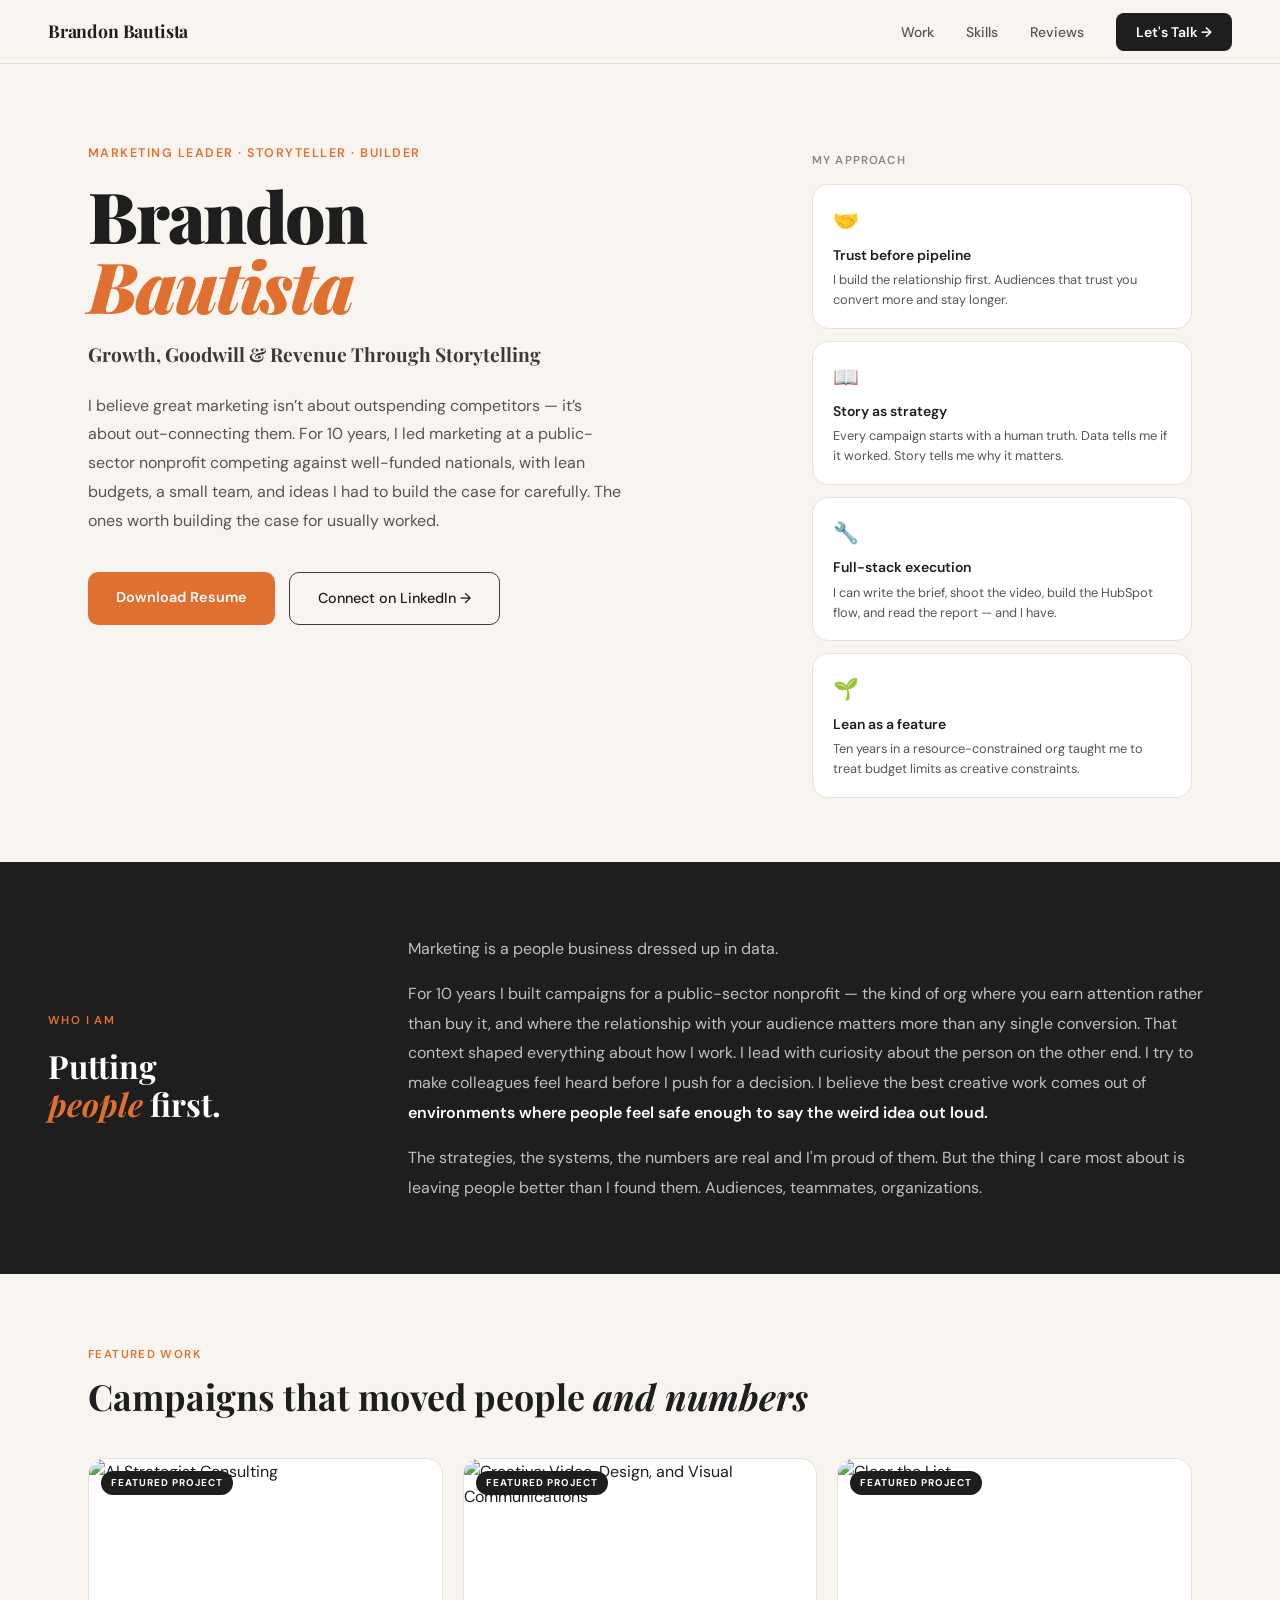
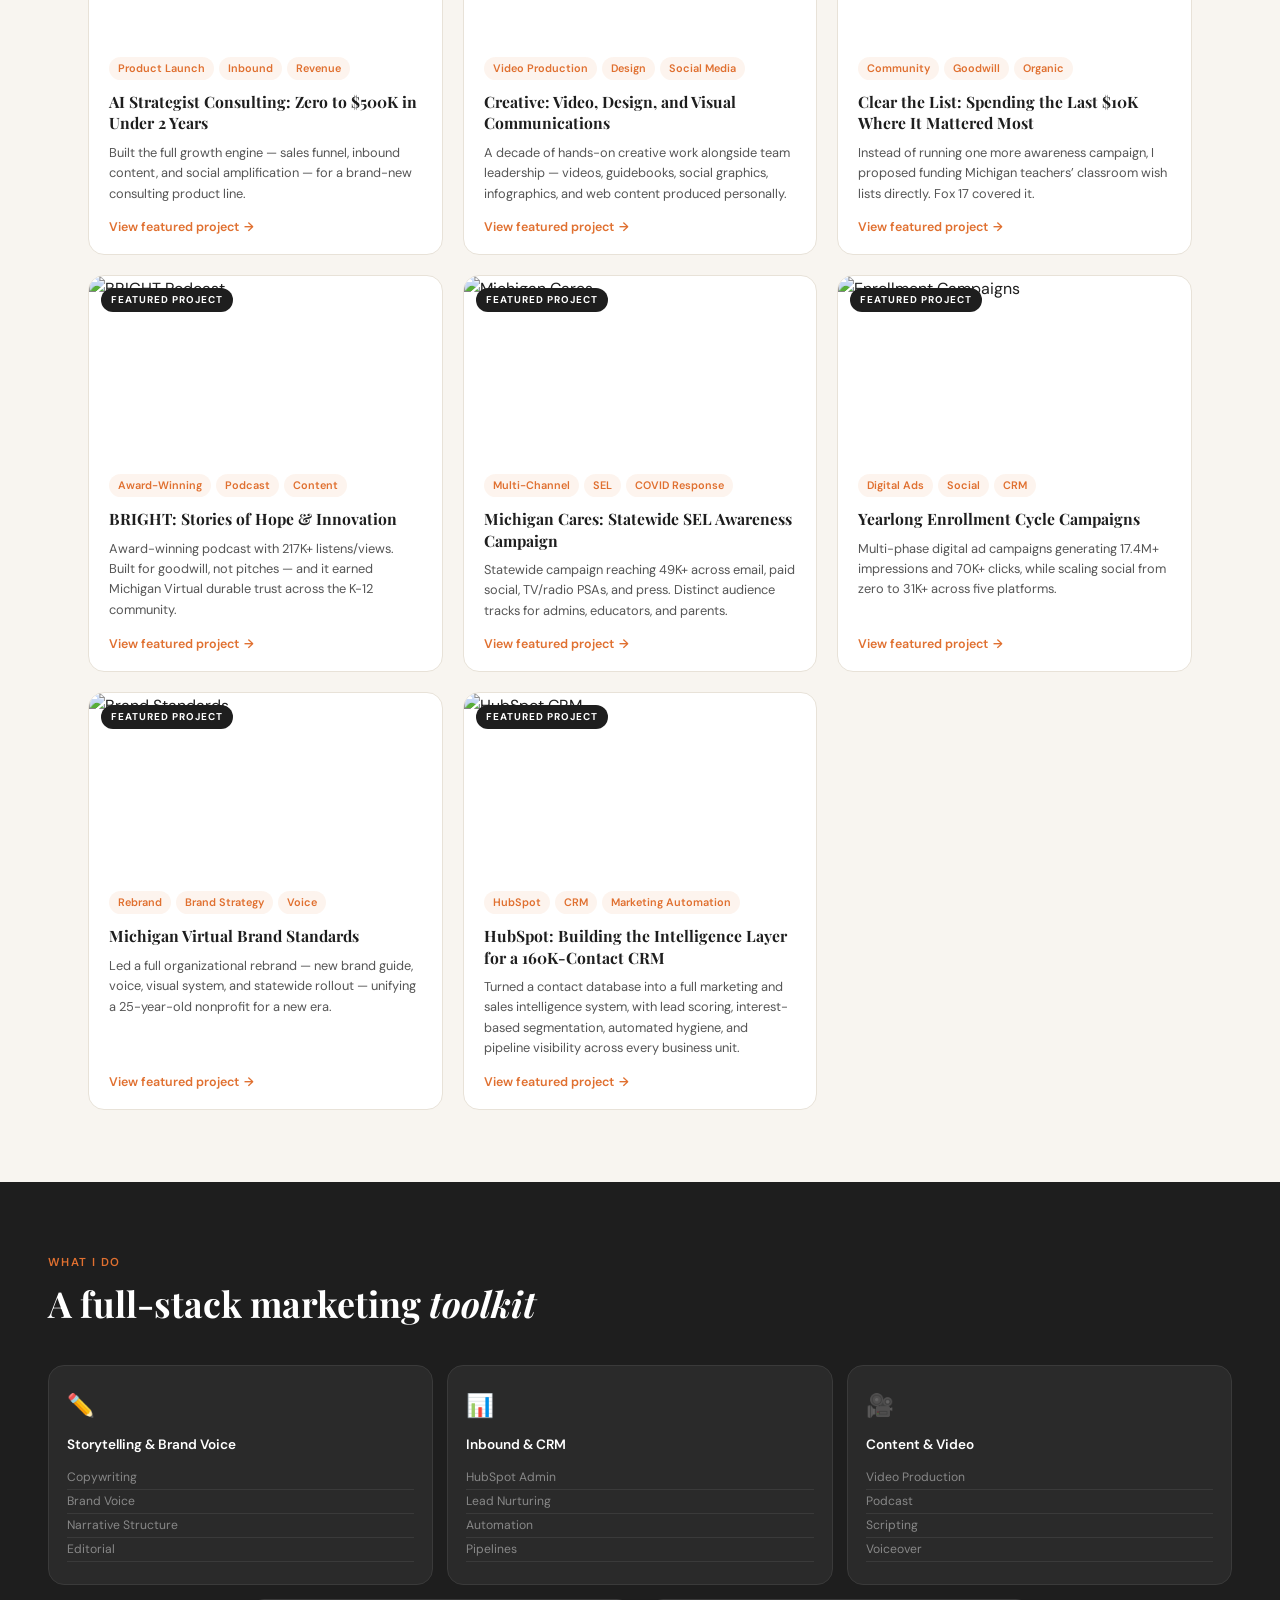
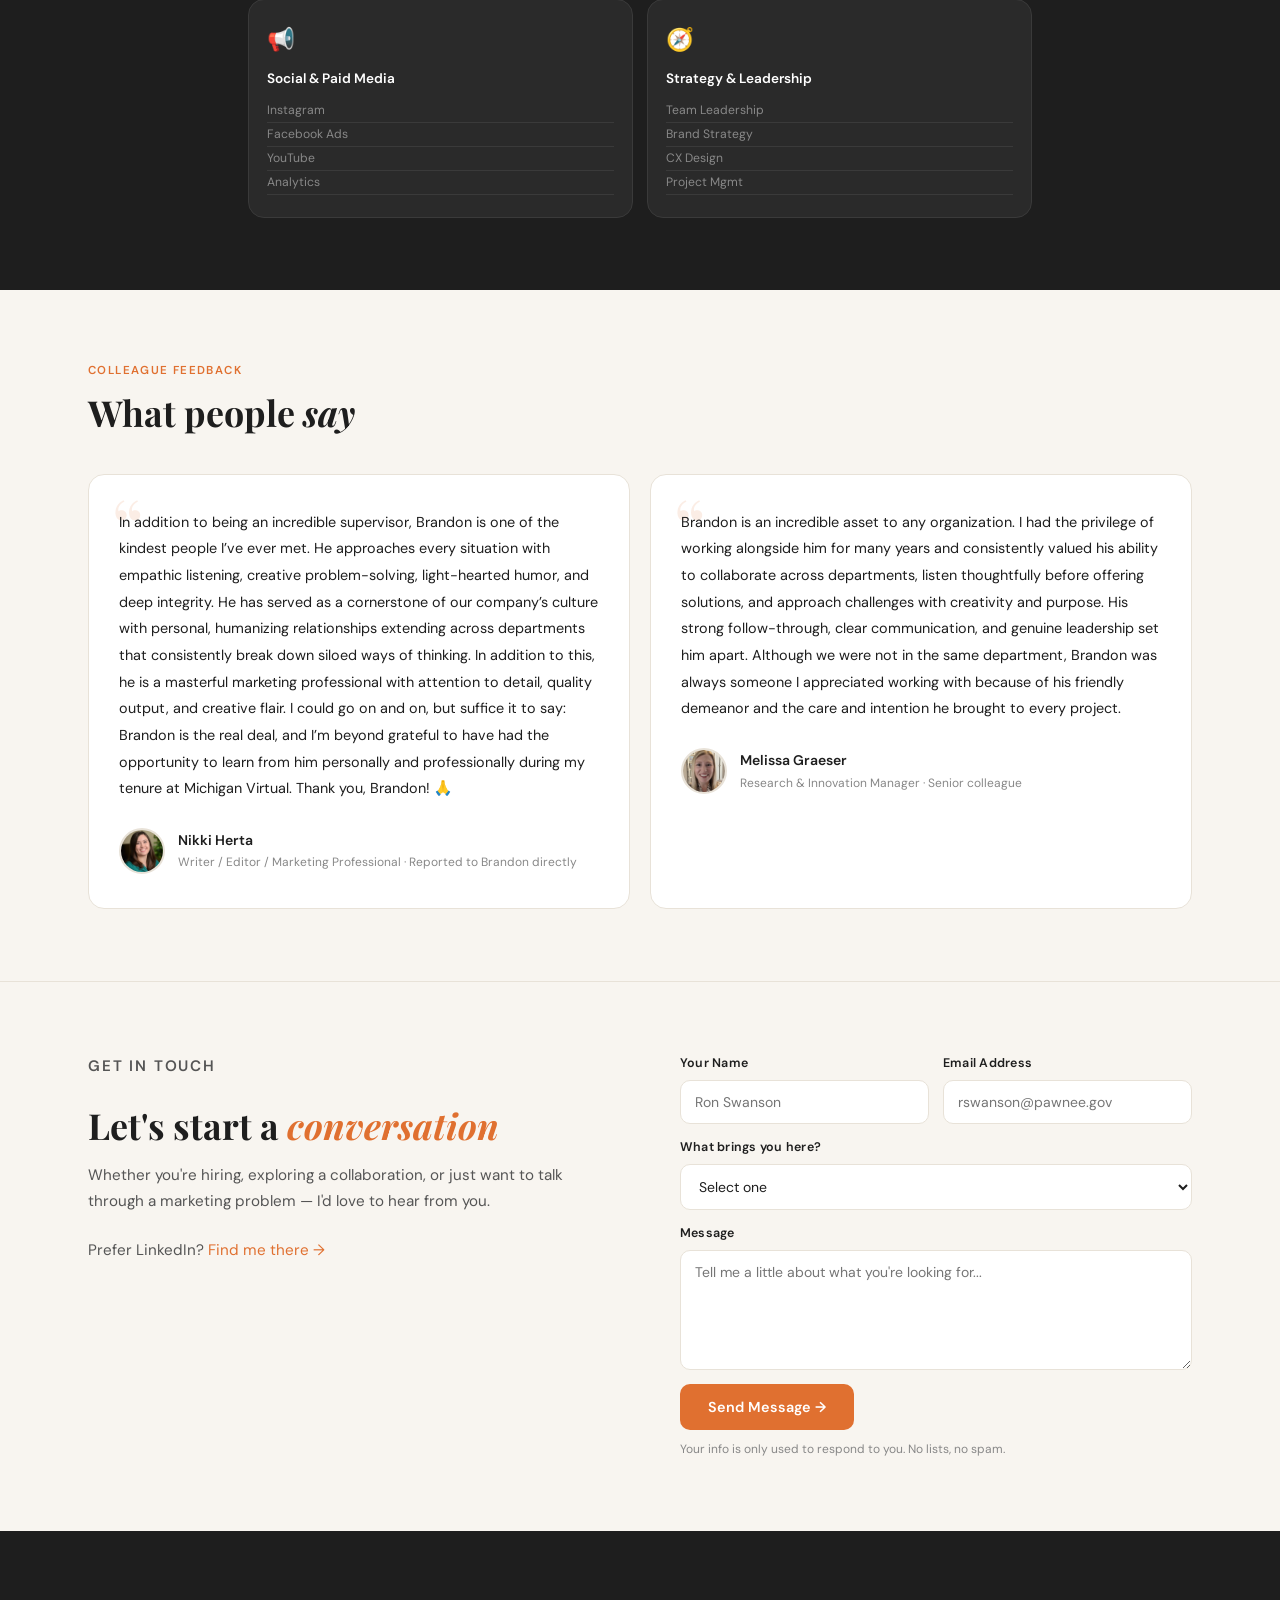
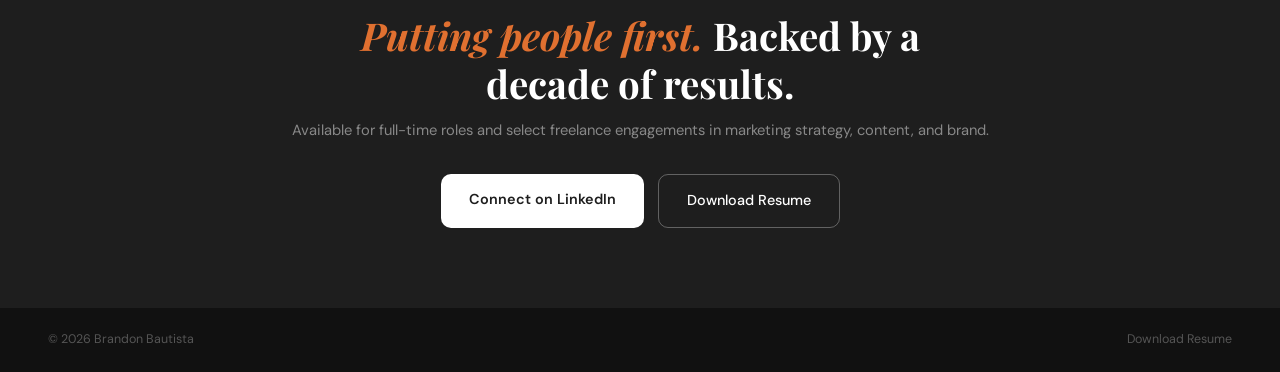
==== commit bde02551: "Revert homepage to self-contained inline styles (shared stylesheet .hero/.case-body selectors confli" ====
--- a/index.html
+++ b/index.html
@@ -4,142 +4,594 @@
 <meta charset="UTF-8">
 <meta name="viewport" content="width=device-width, initial-scale=1.0">
 <title>Brandon Bautista | Marketing Portfolio</title>
-<link rel="icon" type="image/png" href="/favicon.png">
-<meta name="description" content="Brandon Bautista — marketing leader who builds growth, goodwill, and revenue through storytelling. 25 years leading marketing, most recently as Director of Marketing at Michigan Virtual.">
-<meta property="og:title" content="Brandon Bautista | Marketing Portfolio">
-<meta property="og:description" content="Brandon Bautista — marketing leader who builds growth, goodwill, and revenue through storytelling. 25 years leading marketing, most recently as Director of Marketing at Michigan Virtual.">
-<meta property="og:type" content="website">
-<meta property="og:url" content="https://brandonbautista.com/">
-<meta name="twitter:card" content="summary">
-<meta name="twitter:title" content="Brandon Bautista | Marketing Portfolio">
-<meta name="twitter:description" content="Brandon Bautista — marketing leader who builds growth, goodwill, and revenue through storytelling. 25 years leading marketing, most recently as Director of Marketing at Michigan Virtual.">
 <link rel="preconnect" href="https://fonts.googleapis.com">
 <link href="https://fonts.googleapis.com/css2?family=Playfair+Display:ital,wght@0,700;0,900;1,700&family=DM+Sans:wght@300;400;500;600&display=swap" rel="stylesheet">
-<link rel="stylesheet" href="styles.css">
+  <link rel="icon" type="image/x-icon" href="favicon.ico">
+  <meta name="description" content="Brandon Bautista is a marketing leader and storyteller with 25 years of experience. Portfolio of brand, digital, and content work that drove growth and goodwill.">
+  <meta property="og:title" content="Brandon Bautista | Marketing Portfolio">
+  <meta property="og:description" content="Marketing leader and storyteller. Portfolio of brand, digital, and content work.">
+  <meta property="og:type" content="website">
+  <meta property="og:url" content="https://brandonbautista.com/">
+  <meta name="twitter:card" content="summary_large_image">
+  <meta name="twitter:title" content="Brandon Bautista | Marketing Portfolio">
+  <meta name="twitter:description" content="Marketing leader and storyteller. Portfolio of brand, digital, and content work.">
 <style>
-:root { --charcoal: #1e1e1e; --charcoal-mid: #2a2a2a; --charcoal-light: #3a3a3a; --orange: #e07030; --orange-light: #f08040; --cream: #f8f5f0; --cream-dark: #e8e2d8; --text-dark: #1e1e1e; --text-mid: #555; --text-light: #888; --white: #fff; --radius: 16px; --radius-sm: 10px; }
-body { font-family: 'DM Sans', sans-serif; background: var(--cream); color: var(--text-dark); line-height: 1.6; font-size: 16px; }
-.hero { padding: 80px 48px 64px; max-width: 1200px; margin: 0 auto; display: grid; grid-template-columns: 1fr 380px; gap: 64px; align-items: start; }
-.hero-eyebrow { font-size: 0.78rem; font-weight: 600; letter-spacing: 0.12em; text-transform: uppercase; color: var(--orange); margin-bottom: 16px; }
-.hero-name { font-family: 'Playfair Display', serif; font-size: clamp(3rem, 5.5vw, 4.75rem); font-weight: 900; line-height: 1.0; letter-spacing: -0.03em; color: var(--charcoal); margin-bottom: 20px; }
-.hero-name em { font-style: italic; color: var(--orange); }
-.hero-tagline { font-family: 'Playfair Display', serif; font-size: 1.2rem; font-weight: 700; color: var(--charcoal-light); margin-bottom: 24px; line-height: 1.4; }
-.hero-body { font-size: 1rem; color: var(--text-mid); line-height: 1.8; max-width: 540px; margin-bottom: 36px; }
-.hero-actions { display: flex; gap: 14px; flex-wrap: wrap; }
-.btn-primary { background: var(--orange); color: var(--white); padding: 14px 28px; border-radius: var(--radius-sm); text-decoration: none; font-weight: 600; font-size: 0.9rem; transition: background 0.2s, transform 0.15s; display: inline-block; }
-.btn-primary:hover { background: var(--orange-light); transform: translateY(-1px); }
-.btn-secondary { background: transparent; color: var(--charcoal); padding: 14px 28px; border-radius: var(--radius-sm); border: 1.5px solid var(--charcoal-light); text-decoration: none; font-weight: 500; font-size: 0.9rem; transition: border-color 0.2s, color 0.2s; display: inline-block; }
-.btn-secondary:hover { border-color: var(--orange); color: var(--orange); }
-.hero-panel { display: flex; flex-direction: column; gap: 12px; padding-top: 8px; }
-.panel-label { font-size: 0.72rem; font-weight: 600; letter-spacing: 0.1em; text-transform: uppercase; color: var(--text-light); margin-bottom: 2px; }
-@keyframes pulse { 0%, 100% { opacity: 1; } 50% { opacity: 0.35; } }
-.philosophy-card { background: var(--white); border-radius: var(--radius); padding: 18px 20px; border: 1.5px solid var(--cream-dark); transition: border-color 0.2s, box-shadow 0.2s; }
-.philosophy-card:hover { border-color: var(--orange); box-shadow: 0 4px 20px rgba(224,112,48,0.08); }
-.philosophy-card .icon { font-size: 1.3rem; margin-bottom: 7px; display: block; }
-.philosophy-card strong { display: block; font-size: 0.875rem; font-weight: 600; color: var(--charcoal); margin-bottom: 4px; }
-.philosophy-card p { font-size: 0.8rem; color: var(--text-mid); line-height: 1.55; }
-.hero-bg { background: linear-gradient(rgba(248,245,240,0.88), rgba(248,245,240,0.88)),
-      url('https://images.unsplash.com/photo-1501959181532-7d2a3c064642?auto=format&fit=crop&w=1800') center/cover no-repeat; }
-.philosophy-callout { background: var(--charcoal); padding: 72px 48px; }
-.philosophy-callout-inner { max-width: 1200px; margin: 0 auto; display: grid; grid-template-columns: 280px 1fr; gap: 80px; align-items: center; }
-.callout-label { font-size: 0.72rem; font-weight: 600; letter-spacing: 0.12em; text-transform: uppercase; color: var(--orange); margin-bottom: 16px; }
-.callout-heading { font-family: 'Playfair Display', serif; font-size: 2rem; font-weight: 700; color: var(--white); line-height: 1.2; }
-.callout-heading em { font-style: italic; color: var(--orange); }
-.callout-body { font-size: 1rem; color: rgba(248,245,240,0.75); line-height: 1.85; }
-.callout-body p { margin-bottom: 16px; }
-.callout-body p:last-child { margin-bottom: 0; }
-.callout-body strong { color: var(--white); font-weight: 600; }
-.contact-section { max-width: 1200px; margin: 0 auto; padding: 72px 48px; display: grid; grid-template-columns: 1fr 1fr; gap: 80px; align-items: start; }
-.contact-left h2 { font-family: 'Playfair Display', serif; font-size: clamp(1.65rem, 2.8vw, 2.4rem); font-weight: 700; color: var(--charcoal); line-height: 1.2; margin-bottom: 16px; }
-.contact-left h2 em { font-style: italic; color: var(--orange); }
-.contact-left p { font-size: 0.95rem; color: var(--text-mid); line-height: 1.7; margin-bottom: 24px; }
-.contact-alt { font-size: 0.85rem; color: var(--text-light); }
-.contact-alt a { color: var(--orange); text-decoration: none; }
-.contact-alt a:hover { text-decoration: underline; }
-.contact-form { display: flex; flex-direction: column; gap: 14px; }
-.form-row { display: grid; grid-template-columns: 1fr 1fr; gap: 14px; }
-.form-group { display: flex; flex-direction: column; gap: 6px; }
-.form-group label { font-size: 0.78rem; font-weight: 600; color: var(--text-dark); letter-spacing: 0.02em; }
-.form-group input,
+  *, *::before, *::after { box-sizing: border-box; margin: 0; padding: 0; }
+
+  :root {
+    --charcoal: #1e1e1e;
+    --charcoal-mid: #2a2a2a;
+    --charcoal-light: #3a3a3a;
+    --orange: #e07030;
+    --orange-light: #f08040;
+    --cream: #f8f5f0;
+    --cream-dark: #e8e2d8;
+    --text-dark: #1e1e1e;
+    --text-mid: #555;
+    --text-light: #888;
+    --white: #fff;
+    --radius: 16px;
+    --radius-sm: 10px;
+  }
+
+  html { scroll-behavior: smooth; }
+
+  body {
+    font-family: 'DM Sans', sans-serif;
+    background: var(--cream);
+    color: var(--text-dark);
+    line-height: 1.6;
+    font-size: 16px;
+  }
+
+  /* NAV */
+  nav {
+    position: sticky;
+    top: 0;
+    z-index: 100;
+    background: rgba(248,245,240,0.95);
+    backdrop-filter: blur(8px);
+    border-bottom: 1px solid var(--cream-dark);
+    padding: 0 48px;
+    display: flex;
+    align-items: center;
+    justify-content: space-between;
+    height: 64px;
+  }
+  .nav-logo {
+    font-family: 'Playfair Display', serif;
+    font-size: 1.1rem;
+    font-weight: 700;
+    color: var(--charcoal);
+    text-decoration: none;
+    letter-spacing: -0.01em;
+  }
+  .nav-links {
+    display: flex;
+    align-items: center;
+    gap: 32px;
+    list-style: none;
+  }
+  .nav-links a {
+    text-decoration: none;
+    color: var(--text-mid);
+    font-size: 0.875rem;
+    font-weight: 500;
+    transition: color 0.2s;
+  }
+  .nav-links a:hover { color: var(--orange); }
+  .nav-cta {
+    background: var(--charcoal) !important;
+    color: var(--white) !important;
+    padding: 10px 20px !important;
+    border-radius: 8px;
+    font-weight: 600 !important;
+  }
+  .nav-cta:hover { background: var(--orange) !important; color: var(--white) !important; }
+
+  /* HERO */
+  .hero {
+    padding: 80px 48px 64px;
+    max-width: 1200px;
+    margin: 0 auto;
+    display: grid;
+    grid-template-columns: 1fr 380px;
+    gap: 64px;
+    align-items: start;
+  }
+  .hero-eyebrow {
+    font-size: 0.78rem;
+    font-weight: 600;
+    letter-spacing: 0.12em;
+    text-transform: uppercase;
+    color: var(--orange);
+    margin-bottom: 16px;
+  }
+  .hero-name {
+    font-family: 'Playfair Display', serif;
+    font-size: clamp(3rem, 5.5vw, 4.75rem);
+    font-weight: 900;
+    line-height: 1.0;
+    letter-spacing: -0.03em;
+    color: var(--charcoal);
+    margin-bottom: 20px;
+  }
+  .hero-name em { font-style: italic; color: var(--orange); }
+  .hero-tagline {
+    font-family: 'Playfair Display', serif;
+    font-size: 1.2rem;
+    font-weight: 700;
+    color: var(--charcoal-light);
+    margin-bottom: 24px;
+    line-height: 1.4;
+  }
+  .hero-body {
+    font-size: 1rem;
+    color: var(--text-mid);
+    line-height: 1.8;
+    max-width: 540px;
+    margin-bottom: 36px;
+  }
+  .hero-actions {
+    display: flex;
+    gap: 14px;
+    flex-wrap: wrap;
+  }
+  .btn-primary {
+    background: var(--orange);
+    color: var(--white);
+    padding: 14px 28px;
+    border-radius: var(--radius-sm);
+    text-decoration: none;
+    font-weight: 600;
+    font-size: 0.9rem;
+    transition: background 0.2s, transform 0.15s;
+    display: inline-block;
+  }
+  .btn-primary:hover { background: var(--orange-light); transform: translateY(-1px); }
+  .btn-secondary {
+    background: transparent;
+    color: var(--charcoal);
+    padding: 14px 28px;
+    border-radius: var(--radius-sm);
+    border: 1.5px solid var(--charcoal-light);
+    text-decoration: none;
+    font-weight: 500;
+    font-size: 0.9rem;
+    transition: border-color 0.2s, color 0.2s;
+    display: inline-block;
+  }
+  .btn-secondary:hover { border-color: var(--orange); color: var(--orange); }
+
+  /* HERO PANEL */
+  .hero-panel {
+    display: flex;
+    flex-direction: column;
+    gap: 12px;
+    padding-top: 8px;
+  }
+  .panel-label {
+    font-size: 0.72rem;
+    font-weight: 600;
+    letter-spacing: 0.1em;
+    text-transform: uppercase;
+    color: var(--text-light);
+    margin-bottom: 2px;
+  }
+  @keyframes pulse { 0%, 100% { opacity: 1; } 50% { opacity: 0.35; } }
+  .philosophy-card {
+    background: var(--white);
+    border-radius: var(--radius);
+    padding: 18px 20px;
+    border: 1.5px solid var(--cream-dark);
+    transition: border-color 0.2s, box-shadow 0.2s;
+  }
+  .philosophy-card:hover {
+    border-color: var(--orange);
+    box-shadow: 0 4px 20px rgba(224,112,48,0.08);
+  }
+  .philosophy-card .icon { font-size: 1.3rem; margin-bottom: 7px; display: block; }
+  .philosophy-card strong {
+    display: block;
+    font-size: 0.875rem;
+    font-weight: 600;
+    color: var(--charcoal);
+    margin-bottom: 4px;
+  }
+  .philosophy-card p { font-size: 0.8rem; color: var(--text-mid); line-height: 1.55; }
+
+  /* HERO BACKGROUND WRAP */
+  .hero-bg {
+    background:
+      linear-gradient(rgba(248,245,240,0.88), rgba(248,245,240,0.88)),
+      url('https://images.unsplash.com/photo-1501959181532-7d2a3c064642?auto=format&fit=crop&w=1800') center/cover no-repeat;
+  }
+
+  /* PHILOSOPHY CALLOUT */
+  .philosophy-callout {
+    background: var(--charcoal);
+    padding: 72px 48px;
+  }
+  .philosophy-callout-inner {
+    max-width: 1200px;
+    margin: 0 auto;
+    display: grid;
+    grid-template-columns: 280px 1fr;
+    gap: 80px;
+    align-items: center;
+  }
+  .callout-label {
+    font-size: 0.72rem;
+    font-weight: 600;
+    letter-spacing: 0.12em;
+    text-transform: uppercase;
+    color: var(--orange);
+    margin-bottom: 16px;
+  }
+  .callout-heading {
+    font-family: 'Playfair Display', serif;
+    font-size: 2rem;
+    font-weight: 700;
+    color: var(--white);
+    line-height: 1.2;
+  }
+  .callout-heading em { font-style: italic; color: var(--orange); }
+  .callout-body {
+    font-size: 1rem;
+    color: rgba(248,245,240,0.75);
+    line-height: 1.85;
+  }
+  .callout-body p { margin-bottom: 16px; }
+  .callout-body p:last-child { margin-bottom: 0; }
+  .callout-body strong { color: var(--white); font-weight: 600; }
+
+  /* CONTACT FORM */
+  .contact-section {
+    max-width: 1200px;
+    margin: 0 auto;
+    padding: 72px 48px;
+    display: grid;
+    grid-template-columns: 1fr 1fr;
+    gap: 80px;
+    align-items: start;
+  }
+  .contact-left h2 {
+    font-family: 'Playfair Display', serif;
+    font-size: clamp(1.65rem, 2.8vw, 2.4rem);
+    font-weight: 700;
+    color: var(--charcoal);
+    line-height: 1.2;
+    margin-bottom: 16px;
+  }
+  .contact-left h2 em { font-style: italic; color: var(--orange); }
+  .contact-left p {
+    font-size: 0.95rem;
+    color: var(--text-mid);
+    line-height: 1.7;
+    margin-bottom: 24px;
+  }
+  .contact-alt {
+    font-size: 0.85rem;
+    color: var(--text-light);
+  }
+  .contact-alt a { color: var(--orange); text-decoration: none; }
+  .contact-alt a:hover { text-decoration: underline; }
+  .contact-form {
+    display: flex;
+    flex-direction: column;
+    gap: 14px;
+  }
+  .form-row { display: grid; grid-template-columns: 1fr 1fr; gap: 14px; }
+  .form-group { display: flex; flex-direction: column; gap: 6px; }
+  .form-group label {
+    font-size: 0.78rem;
+    font-weight: 600;
+    color: var(--text-dark);
+    letter-spacing: 0.02em;
+  }
+  .form-group input,
   .form-group textarea,
-  .form-group select { background: var(--white); border: 1.5px solid var(--cream-dark); border-radius: var(--radius-sm); padding: 12px 14px; font-family: 'DM Sans', sans-serif; font-size: 0.875rem; color: var(--text-dark); transition: border-color 0.2s, box-shadow 0.2s; outline: none; width: 100%; }
-.form-group input:focus,
+  .form-group select {
+    background: var(--white);
+    border: 1.5px solid var(--cream-dark);
+    border-radius: var(--radius-sm);
+    padding: 12px 14px;
+    font-family: 'DM Sans', sans-serif;
+    font-size: 0.875rem;
+    color: var(--text-dark);
+    transition: border-color 0.2s, box-shadow 0.2s;
+    outline: none;
+    width: 100%;
+  }
+  .form-group input:focus,
   .form-group textarea:focus,
-  .form-group select:focus { border-color: var(--orange); box-shadow: 0 0 0 3px rgba(224,112,48,0.08); }
-.form-group textarea { resize: vertical; min-height: 120px; }
-.form-submit { background: var(--orange); color: var(--white); border: none; padding: 14px 28px; border-radius: var(--radius-sm); font-family: 'DM Sans', sans-serif; font-size: 0.9rem; font-weight: 600; cursor: pointer; transition: background 0.2s, transform 0.15s; align-self: flex-start; }
-.form-submit:hover { background: var(--orange-light); transform: translateY(-1px); }
-.form-note { font-size: 0.75rem; color: var(--text-light); margin-top: -4px; }
-.case-studies { max-width: 1200px; margin: 0 auto; padding: 72px 48px; }
-.section-header { margin-bottom: 40px; }
-.section-eyebrow { font-size: 0.72rem; font-weight: 600; letter-spacing: 0.12em; text-transform: uppercase; color: var(--orange); margin-bottom: 10px; }
-.section-title { font-family: 'Playfair Display', serif; font-size: clamp(1.65rem, 2.8vw, 2.4rem); font-weight: 700; color: var(--charcoal); line-height: 1.2; }
-.section-title em { font-style: italic; }
-.case-grid { display: grid; grid-template-columns: repeat(3, 1fr); gap: 20px; }
-.case-card { background: var(--white); border-radius: var(--radius); overflow: hidden; border: 1.5px solid var(--cream-dark); text-decoration: none; color: inherit; display: flex; flex-direction: column; transition: border-color 0.25s, box-shadow 0.25s, transform 0.2s; cursor: pointer; }
-.case-card:hover { border-color: var(--orange); box-shadow: 0 8px 32px rgba(224,112,48,0.12); transform: translateY(-3px); }
-.case-img-wrap { position: relative; height: 178px; overflow: hidden; }
-.case-img-wrap img { width: 100%; height: 100%; object-fit: cover; transition: transform 0.4s; }
-.case-card:hover .case-img-wrap img { transform: scale(1.04); }
-.case-study-label { position: absolute; top: 12px; left: 12px; background: var(--charcoal); color: var(--white); font-size: 0.62rem; font-weight: 700; letter-spacing: 0.1em; text-transform: uppercase; padding: 4px 10px; border-radius: 20px; }
-.case-body { padding: 20px 20px 16px; flex: 1; display: flex; flex-direction: column; }
-.case-tags { display: flex; flex-wrap: wrap; gap: 5px; margin-bottom: 11px; }
-.tag { font-size: 0.68rem; font-weight: 600; color: var(--orange); background: rgba(224,112,48,0.08); padding: 3px 9px; border-radius: 20px; }
-.case-title { font-family: 'Playfair Display', serif; font-size: 0.98rem; font-weight: 700; color: var(--charcoal); line-height: 1.35; margin-bottom: 9px; }
-.case-desc { font-size: 0.8rem; color: var(--text-mid); line-height: 1.6; flex: 1; margin-bottom: 14px; }
-.case-cta { display: flex; align-items: center; gap: 5px; font-size: 0.78rem; font-weight: 600; color: var(--orange); transition: gap 0.2s; }
-.case-cta::after { content: '→'; }
-.case-card:hover .case-cta { gap: 9px; }
-.skills-section { background: var(--charcoal); padding: 72px 48px; }
-.skills-inner { max-width: 1200px; margin: 0 auto; }
-.skills-section .section-eyebrow { color: var(--orange); }
-.skills-section .section-title { color: var(--white); }
-.skills-grid { margin-top: 36px; display: flex; flex-direction: column; gap: 14px; }
-.skills-row { display: grid; gap: 14px; }
-.skills-row--three { grid-template-columns: repeat(3, 1fr); }
-.skills-row--two { grid-template-columns: repeat(2, 1fr); max-width: calc(66.66% - 5px); margin: 0 auto; width: 100%; }
-.skill-card { background: var(--charcoal-mid); border-radius: var(--radius); padding: 22px 18px; border: 1px solid var(--charcoal-light); transition: border-color 0.2s; }
-.skill-card:hover { border-color: var(--orange); }
-.skill-icon { font-size: 1.4rem; margin-bottom: 10px; display: block; }
-.skill-name { font-weight: 600; color: var(--white); font-size: 0.85rem; margin-bottom: 10px; }
-.skill-list { list-style: none; }
-.skill-list li { font-size: 0.76rem; color: var(--text-light); padding: 3px 0; border-bottom: 1px solid var(--charcoal-light); line-height: 1.4; }
-.testimonials { max-width: 1200px; margin: 0 auto; padding: 72px 48px; }
-.testimonial-grid { display: grid; grid-template-columns: 1fr 1fr; gap: 20px; margin-top: 36px; }
-.testimonial-card { background: var(--white); border-radius: var(--radius); padding: 34px 30px; border: 1.5px solid var(--cream-dark); position: relative; }
-.testimonial-card::before { content: '\201C'; font-family: 'Playfair Display', serif; font-size: 5rem; color: var(--orange); opacity: 0.12; position: absolute; top: 10px; left: 22px; line-height: 1; }
-.testimonial-text { font-size: 0.9rem; line-height: 1.85; color: var(--text-dark); margin-bottom: 26px; position: relative; z-index: 1; }
-.testimonial-person { display: flex; align-items: center; gap: 13px; }
-.testimonial-avatar { width: 46px; height: 46px; border-radius: 50%; object-fit: cover; border: 2px solid var(--cream-dark); }
-.testimonial-name { font-weight: 600; font-size: 0.875rem; color: var(--charcoal); }
-.testimonial-role { font-size: 0.75rem; color: var(--text-light); margin-top: 2px; }
-.cta-footer { background: var(--charcoal); padding: 80px 48px; text-align: center; }
-.cta-footer h2 { font-family: 'Playfair Display', serif; font-size: clamp(1.65rem, 3vw, 2.6rem); font-weight: 700; color: var(--white); line-height: 1.25; max-width: 680px; margin: 0 auto 12px; }
-.cta-footer h2 em { font-style: italic; color: var(--orange); }
-.cta-footer p { color: var(--text-light); font-size: 0.92rem; margin-bottom: 32px; }
-.cta-actions { display: flex; gap: 14px; justify-content: center; flex-wrap: wrap; }
-.btn-white { background: var(--white); color: var(--charcoal); padding: 14px 28px; border-radius: var(--radius-sm); text-decoration: none; font-weight: 600; font-size: 0.9rem; transition: background 0.2s; display: inline-block; }
-.btn-white:hover { background: var(--cream); }
-.btn-outline-white { background: transparent; color: var(--white); padding: 14px 28px; border-radius: var(--radius-sm); border: 1.5px solid rgba(255,255,255,0.3); text-decoration: none; font-weight: 500; font-size: 0.9rem; transition: border-color 0.2s; display: inline-block; }
-.btn-outline-white:hover { border-color: var(--white); }
-@media (max-width: 768px) {
-  .hero { grid-template-columns: 1fr; gap: 40px; padding: 48px 20px 40px; }
-  .philosophy-callout-inner { grid-template-columns: 1fr; gap: 32px; }
-  .philosophy-callout { padding: 48px 20px; }
-  .case-studies { padding: 48px 20px; }
-  .case-grid { grid-template-columns: 1fr; }
-  .case-img-wrap { height: 200px; }
-  .skills-section { padding: 48px 20px; }
-  .skills-row--three { grid-template-columns: 1fr; }
-  .skills-row--two { max-width: 100%; grid-template-columns: 1fr; }
-  .testimonials { padding: 48px 20px; }
-  .testimonial-grid { grid-template-columns: 1fr; }
-  .testimonial-card { padding: 24px 20px; }
-  .testimonial-text { font-size: 0.875rem; }
-  .contact-section { grid-template-columns: 1fr; gap: 40px; padding: 48px 20px; }
-  .form-row { grid-template-columns: 1fr; }
-  .cta-footer { padding: 56px 20px; }
-}
+  .form-group select:focus {
+    border-color: var(--orange);
+    box-shadow: 0 0 0 3px rgba(224,112,48,0.08);
+  }
+  .form-group textarea { resize: vertical; min-height: 120px; }
+  .form-submit {
+    background: var(--orange);
+    color: var(--white);
+    border: none;
+    padding: 14px 28px;
+    border-radius: var(--radius-sm);
+    font-family: 'DM Sans', sans-serif;
+    font-size: 0.9rem;
+    font-weight: 600;
+    cursor: pointer;
+    transition: background 0.2s, transform 0.15s;
+    align-self: flex-start;
+  }
+  .form-submit:hover { background: var(--orange-light); transform: translateY(-1px); }
+  .form-note {
+    font-size: 0.75rem;
+    color: var(--text-light);
+    margin-top: -4px;
+  }
+
+  /* FEATURED PROJECTS */
+  .case-studies {
+    max-width: 1200px;
+    margin: 0 auto;
+    padding: 72px 48px;
+  }
+  .section-header { margin-bottom: 40px; }
+  .section-eyebrow {
+    font-size: 0.72rem;
+    font-weight: 600;
+    letter-spacing: 0.12em;
+    text-transform: uppercase;
+    color: var(--orange);
+    margin-bottom: 10px;
+  }
+  .section-title {
+    font-family: 'Playfair Display', serif;
+    font-size: clamp(1.65rem, 2.8vw, 2.4rem);
+    font-weight: 700;
+    color: var(--charcoal);
+    line-height: 1.2;
+  }
+  .section-title em { font-style: italic; }
+  .case-grid {
+    display: grid;
+    grid-template-columns: repeat(3, 1fr);
+    gap: 20px;
+  }
+  .case-card {
+    background: var(--white);
+    border-radius: var(--radius);
+    overflow: hidden;
+    border: 1.5px solid var(--cream-dark);
+    text-decoration: none;
+    color: inherit;
+    display: flex;
+    flex-direction: column;
+    transition: border-color 0.25s, box-shadow 0.25s, transform 0.2s;
+    cursor: pointer;
+  }
+  .case-card:hover {
+    border-color: var(--orange);
+    box-shadow: 0 8px 32px rgba(224,112,48,0.12);
+    transform: translateY(-3px);
+  }
+  .case-img-wrap { position: relative; height: 178px; overflow: hidden; }
+  .case-img-wrap img {
+    width: 100%; height: 100%; object-fit: cover;
+    transition: transform 0.4s;
+  }
+  .case-card:hover .case-img-wrap img { transform: scale(1.04); }
+  .case-study-label {
+    position: absolute;
+    top: 12px; left: 12px;
+    background: var(--charcoal);
+    color: var(--white);
+    font-size: 0.62rem;
+    font-weight: 700;
+    letter-spacing: 0.1em;
+    text-transform: uppercase;
+    padding: 4px 10px;
+    border-radius: 20px;
+  }
+  .case-body { padding: 20px 20px 16px; flex: 1; display: flex; flex-direction: column; }
+  .case-tags { display: flex; flex-wrap: wrap; gap: 5px; margin-bottom: 11px; }
+  .tag {
+    font-size: 0.68rem;
+    font-weight: 600;
+    color: var(--orange);
+    background: rgba(224,112,48,0.08);
+    padding: 3px 9px;
+    border-radius: 20px;
+  }
+  .case-title {
+    font-family: 'Playfair Display', serif;
+    font-size: 0.98rem;
+    font-weight: 700;
+    color: var(--charcoal);
+    line-height: 1.35;
+    margin-bottom: 9px;
+  }
+  .case-desc {
+    font-size: 0.8rem;
+    color: var(--text-mid);
+    line-height: 1.6;
+    flex: 1;
+    margin-bottom: 14px;
+  }
+  .case-cta {
+    display: flex;
+    align-items: center;
+    gap: 5px;
+    font-size: 0.78rem;
+    font-weight: 600;
+    color: var(--orange);
+    transition: gap 0.2s;
+  }
+  .case-cta::after { content: '→'; }
+  .case-card:hover .case-cta { gap: 9px; }
+
+  /* SKILLS */
+  .skills-section { background: var(--charcoal); padding: 72px 48px; }
+  .skills-inner { max-width: 1200px; margin: 0 auto; }
+  .skills-section .section-eyebrow { color: var(--orange); }
+  .skills-section .section-title { color: var(--white); }
+  .skills-grid {
+    margin-top: 36px;
+    display: flex;
+    flex-direction: column;
+    gap: 14px;
+  }
+  .skills-row {
+    display: grid;
+    gap: 14px;
+  }
+  .skills-row--three { grid-template-columns: repeat(3, 1fr); }
+  .skills-row--two {
+    grid-template-columns: repeat(2, 1fr);
+    max-width: calc(66.66% - 5px);
+    margin: 0 auto;
+    width: 100%;
+  }
+  .skill-card {
+    background: var(--charcoal-mid);
+    border-radius: var(--radius);
+    padding: 22px 18px;
+    border: 1px solid var(--charcoal-light);
+    transition: border-color 0.2s;
+  }
+  .skill-card:hover { border-color: var(--orange); }
+  .skill-icon { font-size: 1.4rem; margin-bottom: 10px; display: block; }
+  .skill-name { font-weight: 600; color: var(--white); font-size: 0.85rem; margin-bottom: 10px; }
+  .skill-list { list-style: none; }
+  .skill-list li {
+    font-size: 0.76rem;
+    color: var(--text-light);
+    padding: 3px 0;
+    border-bottom: 1px solid var(--charcoal-light);
+    line-height: 1.4;
+  }
+
+  /* TESTIMONIALS */
+  .testimonials { max-width: 1200px; margin: 0 auto; padding: 72px 48px; }
+  .testimonial-grid { display: grid; grid-template-columns: 1fr 1fr; gap: 20px; margin-top: 36px; }
+  .testimonial-card {
+    background: var(--white);
+    border-radius: var(--radius);
+    padding: 34px 30px;
+    border: 1.5px solid var(--cream-dark);
+    position: relative;
+  }
+  .testimonial-card::before {
+    content: '\201C';
+    font-family: 'Playfair Display', serif;
+    font-size: 5rem;
+    color: var(--orange);
+    opacity: 0.12;
+    position: absolute;
+    top: 10px; left: 22px;
+    line-height: 1;
+  }
+  .testimonial-text {
+    font-size: 0.9rem;
+    line-height: 1.85;
+    color: var(--text-dark);
+    margin-bottom: 26px;
+    position: relative;
+    z-index: 1;
+  }
+  .testimonial-person { display: flex; align-items: center; gap: 13px; }
+  .testimonial-avatar {
+    width: 46px; height: 46px;
+    border-radius: 50%;
+    object-fit: cover;
+    border: 2px solid var(--cream-dark);
+  }
+  .testimonial-name { font-weight: 600; font-size: 0.875rem; color: var(--charcoal); }
+  .testimonial-role { font-size: 0.75rem; color: var(--text-light); margin-top: 2px; }
+
+  /* CTA FOOTER */
+  .cta-footer { background: var(--charcoal); padding: 80px 48px; text-align: center; }
+  .cta-footer h2 {
+    font-family: 'Playfair Display', serif;
+    font-size: clamp(1.65rem, 3vw, 2.6rem);
+    font-weight: 700;
+    color: var(--white);
+    line-height: 1.25;
+    max-width: 680px;
+    margin: 0 auto 12px;
+  }
+  .cta-footer h2 em { font-style: italic; color: var(--orange); }
+  .cta-footer p { color: var(--text-light); font-size: 0.92rem; margin-bottom: 32px; }
+  .cta-actions { display: flex; gap: 14px; justify-content: center; flex-wrap: wrap; }
+  .btn-white {
+    background: var(--white); color: var(--charcoal);
+    padding: 14px 28px; border-radius: var(--radius-sm);
+    text-decoration: none; font-weight: 600; font-size: 0.9rem;
+    transition: background 0.2s; display: inline-block;
+  }
+  .btn-white:hover { background: var(--cream); }
+  .btn-outline-white {
+    background: transparent; color: var(--white);
+    padding: 14px 28px; border-radius: var(--radius-sm);
+    border: 1.5px solid rgba(255,255,255,0.3);
+    text-decoration: none; font-weight: 500; font-size: 0.9rem;
+    transition: border-color 0.2s; display: inline-block;
+  }
+  .btn-outline-white:hover { border-color: var(--white); }
+
+  /* FOOTER */
+  footer {
+    background: #111;
+    padding: 22px 48px;
+    display: flex;
+    justify-content: space-between;
+    align-items: center;
+  }
+  footer p { font-size: 0.78rem; color: #555; }
+  footer a { font-size: 0.78rem; color: #555; text-decoration: none; transition: color 0.2s; }
+  footer a:hover { color: var(--orange); }
+
+  /* MOBILE */
+  @media (max-width: 768px) {
+    nav { padding: 0 20px; }
+    .nav-links { gap: 16px; }
+    .nav-links li:not(:last-child) { display: none; }
+
+    .hero {
+      grid-template-columns: 1fr;
+      gap: 40px;
+      padding: 48px 20px 40px;
+    }
+
+    .philosophy-callout-inner {
+      grid-template-columns: 1fr;
+      gap: 32px;
+    }
+    .philosophy-callout { padding: 48px 20px; }
+
+    .case-studies { padding: 48px 20px; }
+    .case-grid { grid-template-columns: 1fr; }
+    .case-img-wrap { height: 200px; }
+
+    .skills-section { padding: 48px 20px; }
+    .skills-row--three { grid-template-columns: 1fr; }
+    .skills-row--two { max-width: 100%; grid-template-columns: 1fr; }
+
+    .testimonials { padding: 48px 20px; }
+    .testimonial-grid { grid-template-columns: 1fr; }
+    .testimonial-card { padding: 24px 20px; }
+    .testimonial-text { font-size: 0.875rem; }
+
+    .contact-section {
+      grid-template-columns: 1fr;
+      gap: 40px;
+      padding: 48px 20px;
+    }
+    .form-row { grid-template-columns: 1fr; }
+
+    .cta-footer { padding: 56px 20px; }
+    footer { padding: 20px; flex-direction: column; gap: 8px; text-align: center; }
+  }
 </style>
 </head>
 <body>
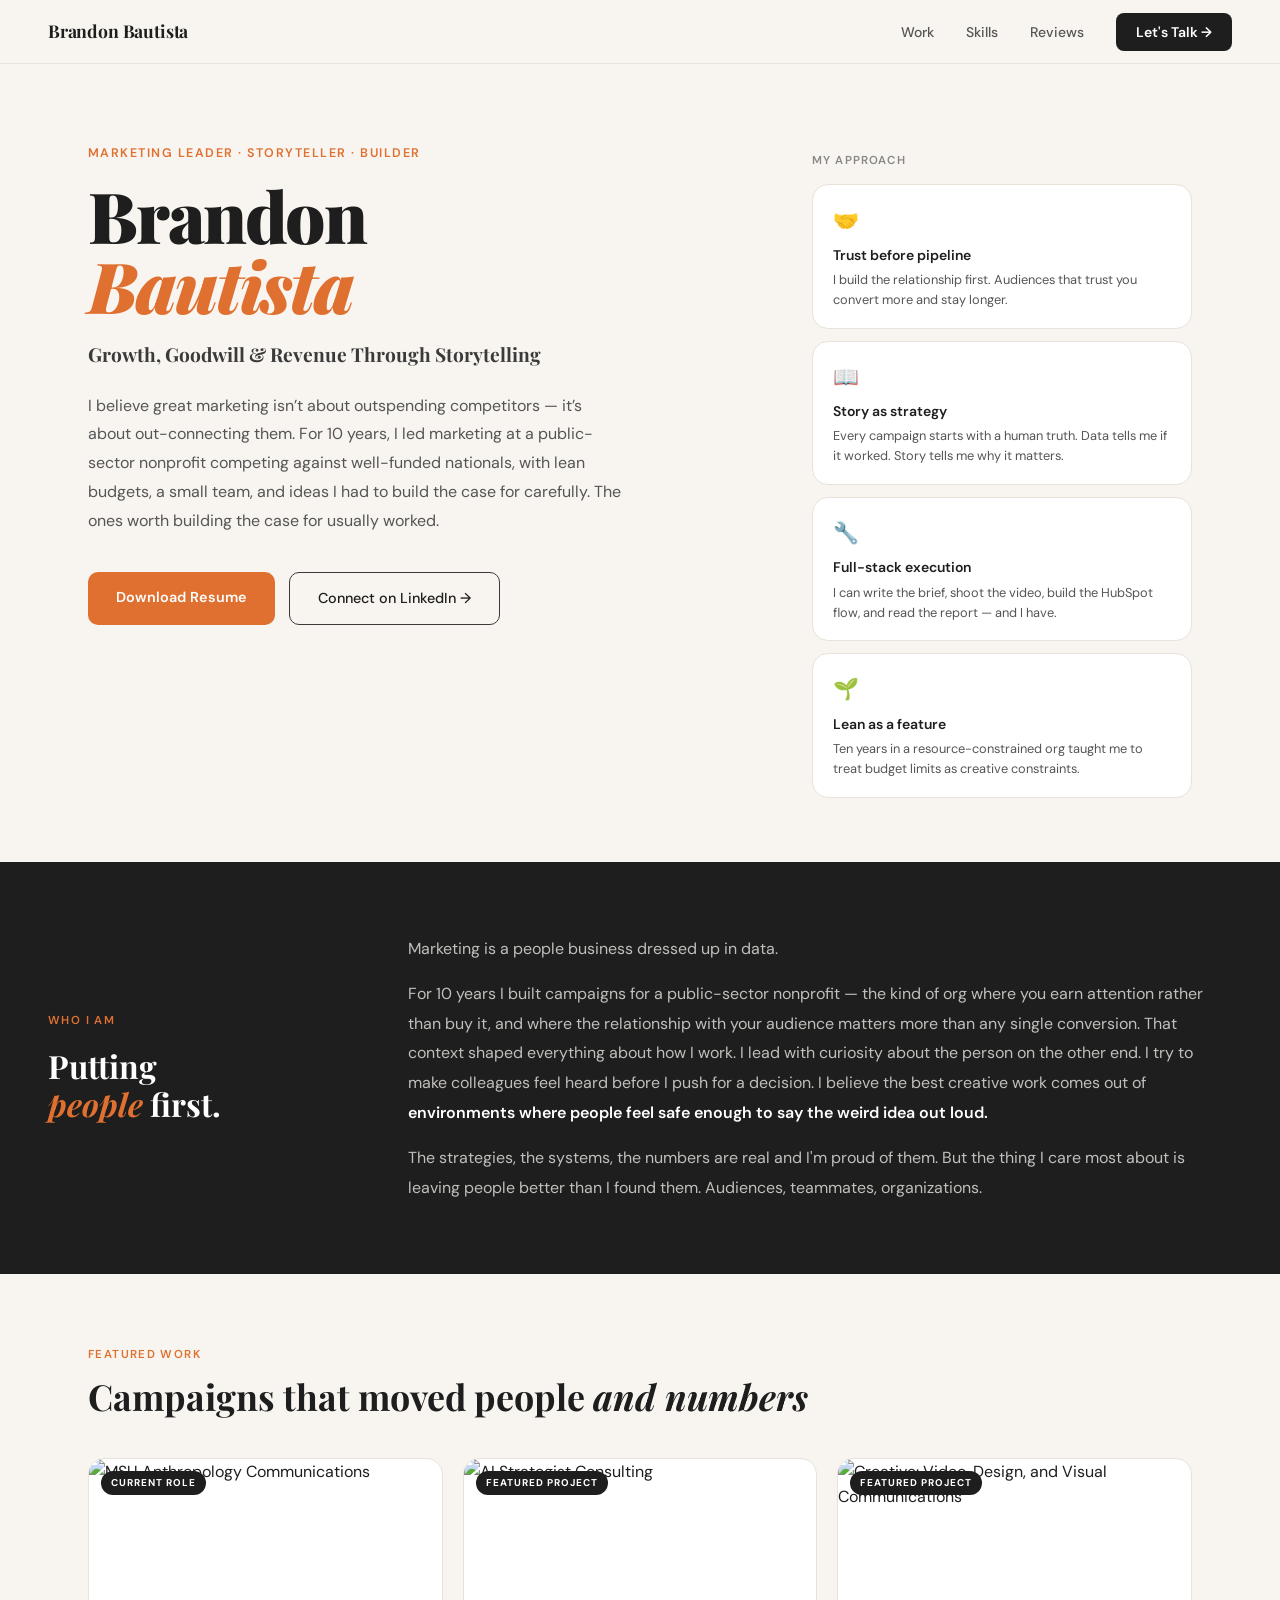
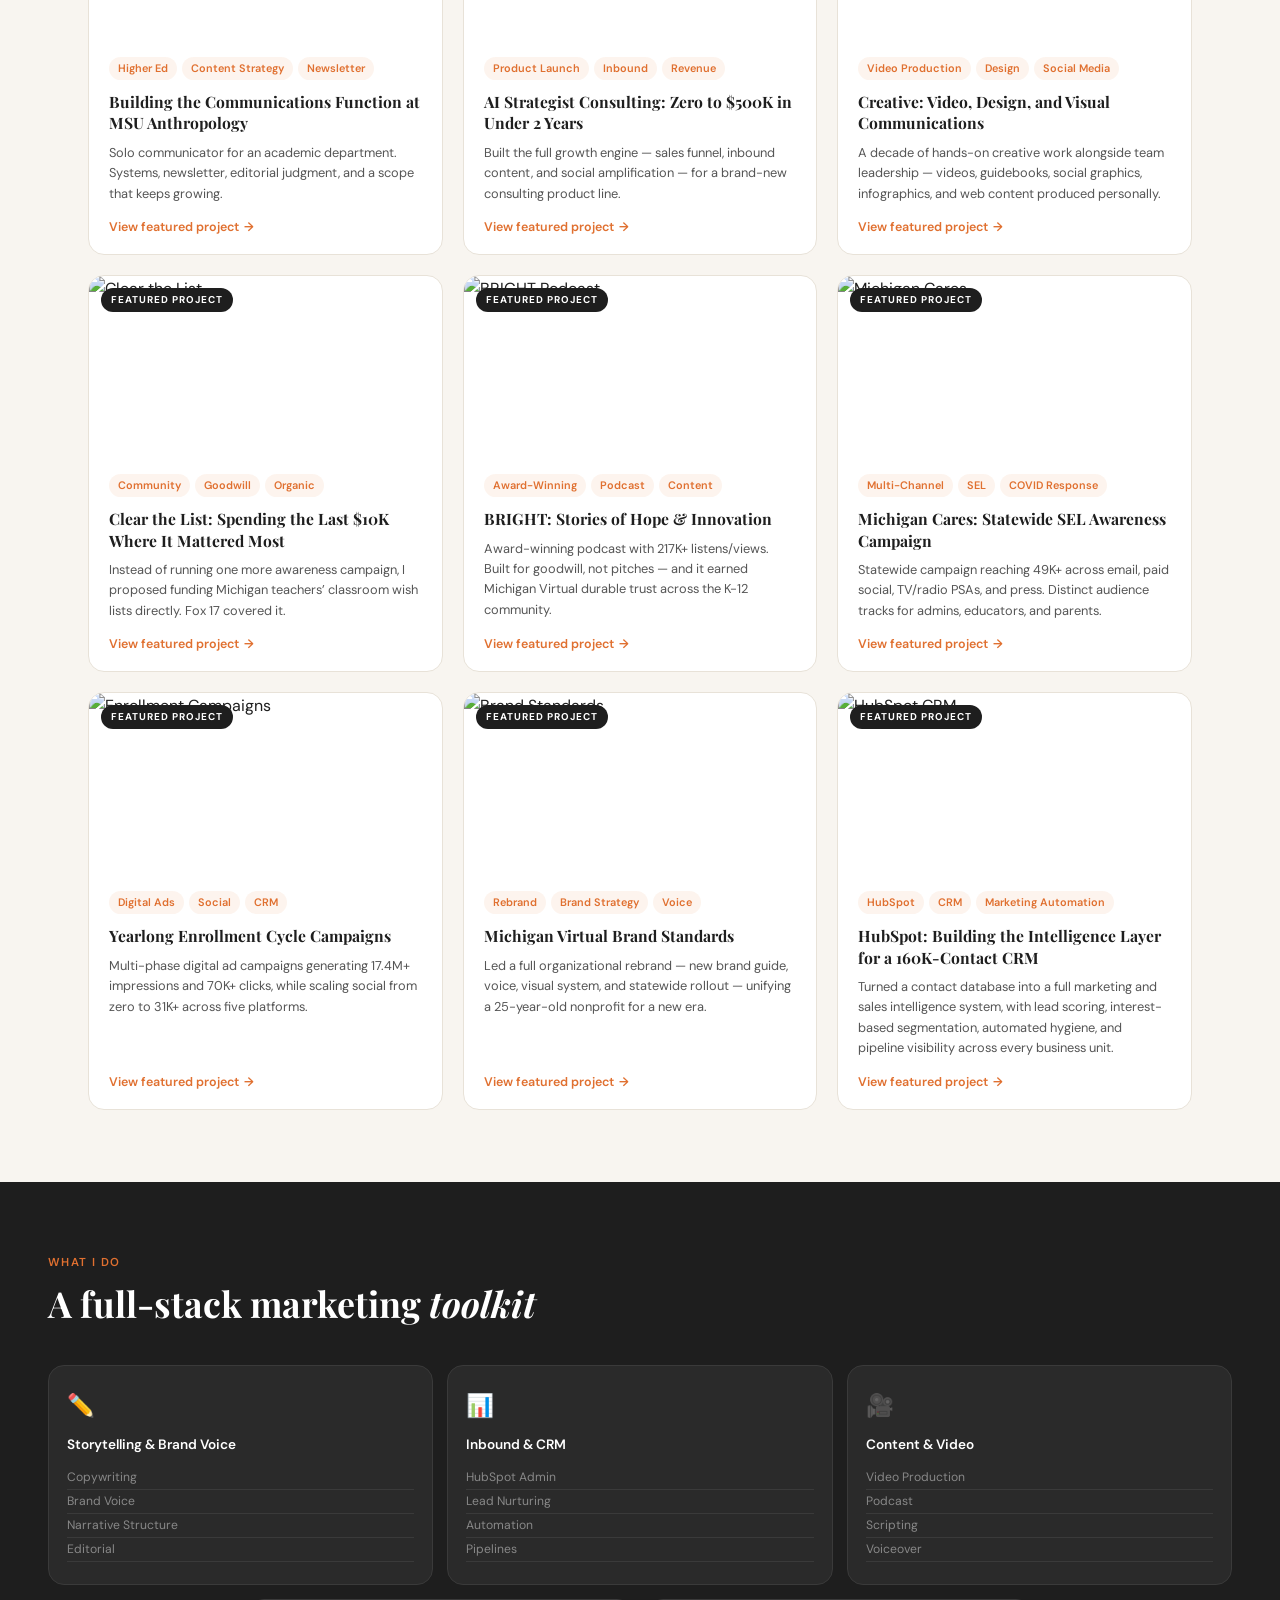
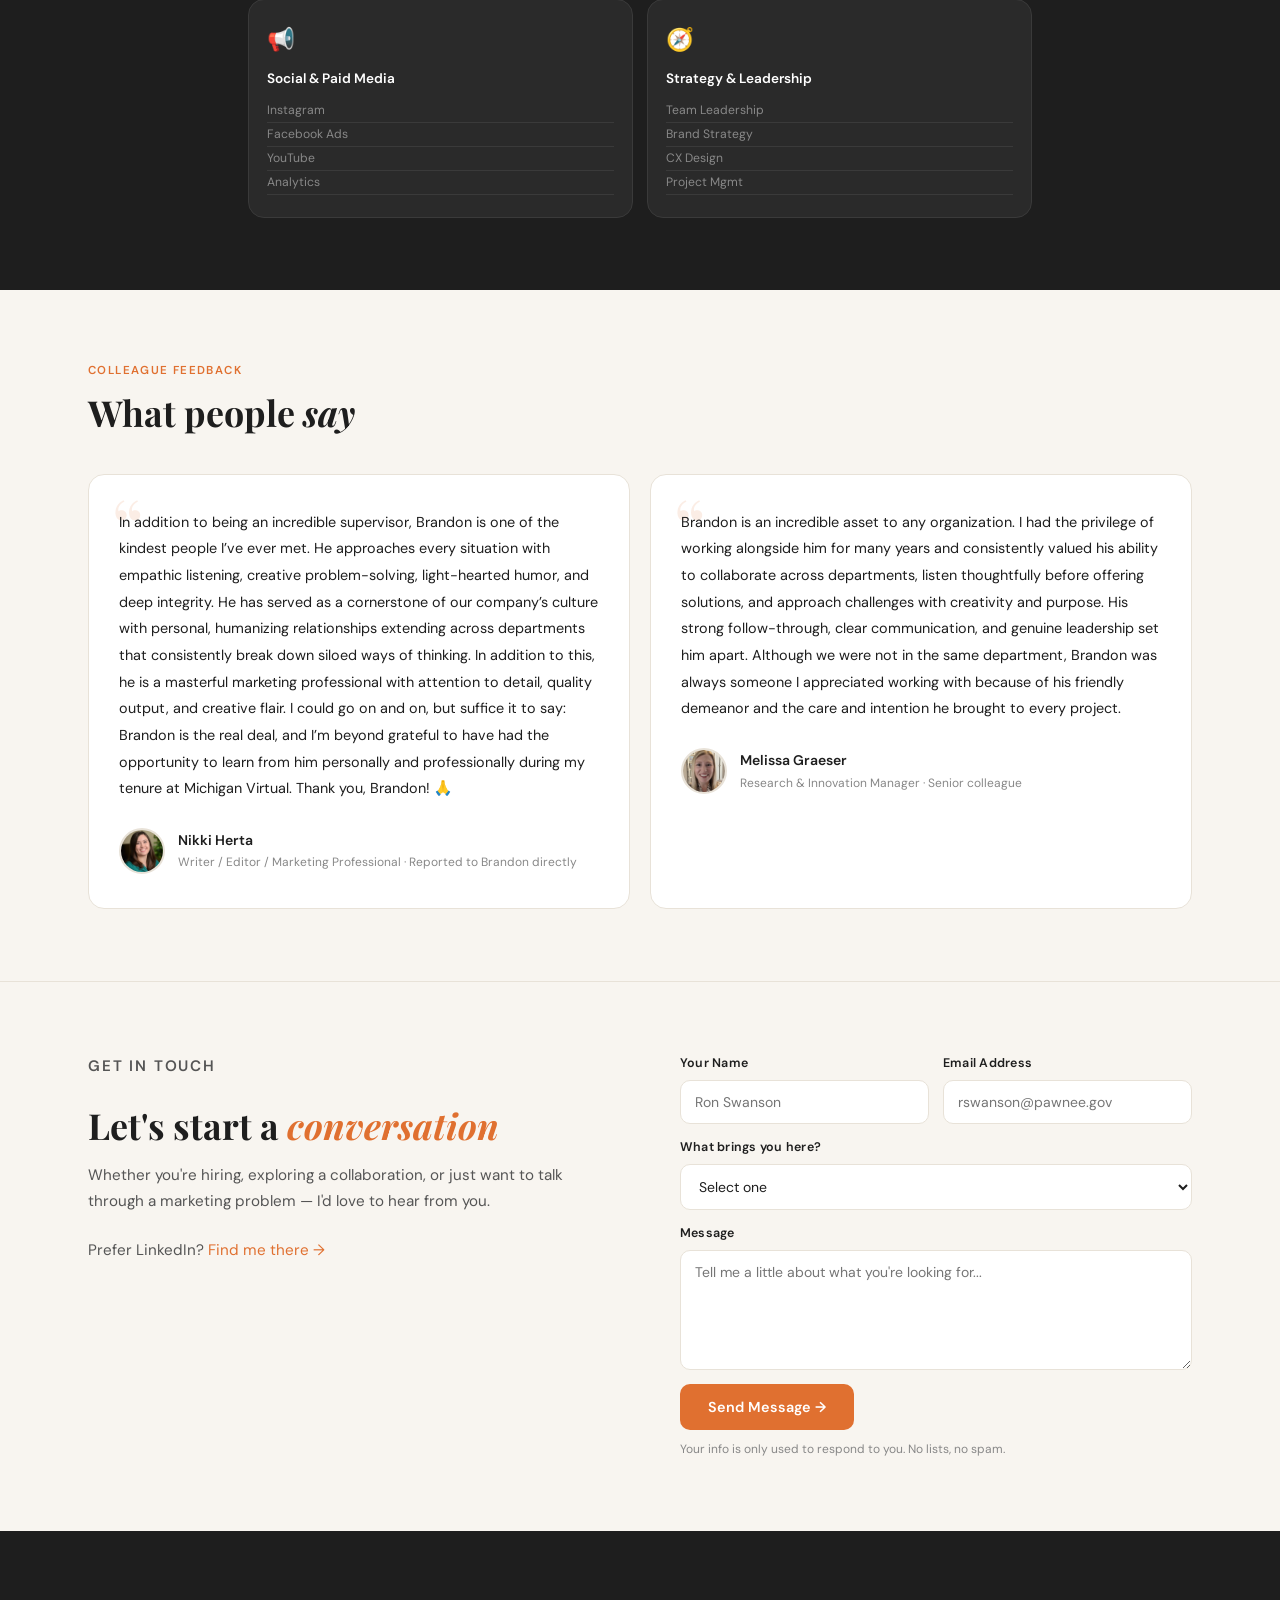
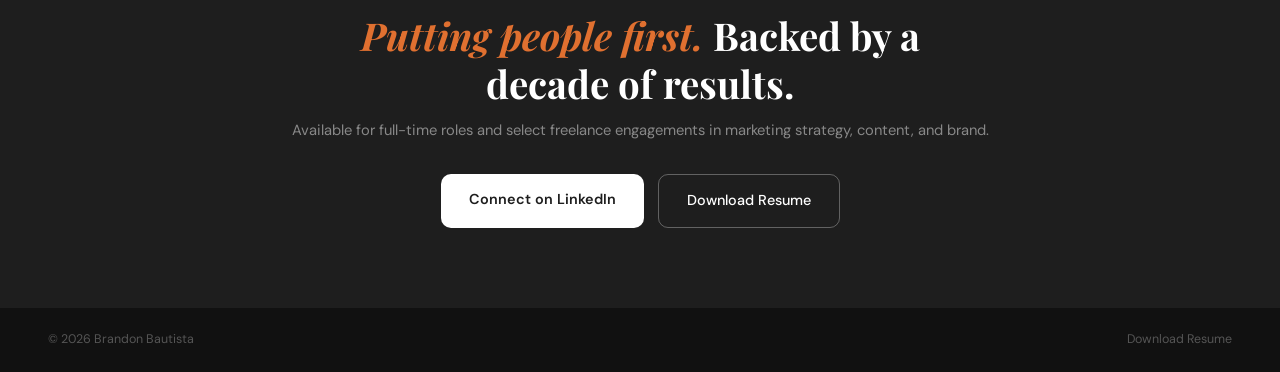
==== commit de1ba038: "Add MSU Anthropology role page and wire into nav/homepage" ====
--- a/index.html
+++ b/index.html
@@ -15,6 +15,7 @@
   <meta name="twitter:card" content="summary_large_image">
   <meta name="twitter:title" content="Brandon Bautista | Marketing Portfolio">
   <meta name="twitter:description" content="Marketing leader and storyteller. Portfolio of brand, digital, and content work.">
+  <link rel="stylesheet" href="styles.css">
 <style>
   *, *::before, *::after { box-sizing: border-box; margin: 0; padding: 0; }
 
@@ -676,6 +677,21 @@
   <div class="case-grid">
 
 
+    <a href="projects/msu/" class="case-card">
+      <div class="case-img-wrap">
+        <img src="https://images.unsplash.com/photo-1562774053-701939374585?q=80&w=800&auto=format&fit=crop" alt="MSU Anthropology Communications">
+        <span class="case-study-label">Current Role</span>
+      </div>
+      <div class="case-body">
+        <div class="case-tags">
+          <span class="tag">Higher Ed</span><span class="tag">Content Strategy</span><span class="tag">Newsletter</span>
+        </div>
+        <h3 class="case-title">Building the Communications Function at MSU Anthropology</h3>
+        <p class="case-desc">Solo communicator for an academic department. Systems, newsletter, editorial judgment, and a scope that keeps growing.</p>
+        <span class="case-cta">View featured project</span>
+      </div>
+    </a>
+
     <a href="projects/ai/" class="case-card">
       <div class="case-img-wrap">
         <img src="https://images.unsplash.com/photo-1674027444636-ce7379d51252?q=80&w=800&auto=format&fit=crop" alt="AI Strategist Consulting">
--- a/styles.css
+++ b/styles.css
@@ -0,0 +1,62 @@
+/* Shared stylesheet - brandonbautista.com design system (extracted 2026-10-05; no visual changes) */
+
+*, *::before, *::after { box-sizing: border-box; margin: 0; padding: 0; }
+:root { --charcoal: #1e1e1e; --charcoal-mid: #2a2a2a; --charcoal-light: #3a3a3a; --orange: #e07030; --orange-light: #f08040; --cream: #f8f5f0; --cream-dark: #e8e2d8; --white: #fff; --text-dark: #1e1e1e; --text-mid: #555; --text-light: #888; --radius: 16px; --radius-sm: 10px; --max-w: 860px; }
+html { scroll-behavior: smooth; }
+body { font-family: 'DM Sans', sans-serif; background: var(--cream); color: var(--text-dark); font-size: 16px; line-height: 1.7; }
+nav { position: sticky; top: 0; z-index: 100; background: rgba(248,245,240,0.95); backdrop-filter: blur(8px); border-bottom: 1px solid var(--cream-dark); padding: 0 48px; display: flex; align-items: center; justify-content: space-between; height: 64px; }
+.nav-logo { font-family: 'Playfair Display', serif; font-size: 1.1rem; font-weight: 700; color: var(--charcoal); text-decoration: none; letter-spacing: -0.01em; }
+.nav-links { display: flex; align-items: center; gap: 32px; list-style: none; }
+.nav-links a { text-decoration: none; color: var(--text-mid); font-size: 0.875rem; font-weight: 500; transition: color 0.2s; }
+.nav-links a:hover { color: var(--orange); }
+.nav-cta { background: var(--charcoal) !important; color: var(--white) !important; padding: 10px 20px !important; border-radius: 8px; font-weight: 600 !important; }
+.nav-cta:hover { background: var(--orange) !important; color: var(--white) !important; }
+.project-page .hero { position: relative; height: 480px; overflow: hidden; }
+.hero-overlay { position: absolute; inset: 0; background: linear-gradient(to top, rgba(30,30,30,0.72) 0%, rgba(30,30,30,0.18) 55%, transparent 100%); }
+.hero-content { position: absolute; bottom: 0; left: 0; right: 0; padding: 2.5rem 2rem 2.25rem; max-width: 1200px; margin: 0 auto; }
+.hero-tags { display: flex; gap: 0.5rem; flex-wrap: wrap; margin-bottom: 0.75rem; }
+.project-page .tag { font-size: 0.72rem; font-weight: 600; letter-spacing: 0.09em; text-transform: uppercase; color: rgba(255,255,255,0.82); background: rgba(255,255,255,0.13); border: 1px solid rgba(255,255,255,0.22); padding: 0.25rem 0.65rem; border-radius: 20px; }
+.hero-title { font-family: 'Playfair Display', serif; font-size: clamp(1.75rem, 4vw, 2.6rem); font-weight: 700; color: #fff; line-height: 1.2; max-width: 700px; }
+.project-page .case-body { max-width: var(--max-w); margin: 0 auto; padding: 0 1.5rem; }
+.glance { display: grid; grid-template-columns: repeat(auto-fit, minmax(160px, 1fr)); gap: 1px; background: var(--cream-dark); border: 1px solid var(--cream-dark); border-radius: var(--radius); margin: 3rem 0; overflow: hidden; }
+.glance-item { background: var(--white); padding: 1.4rem 1.25rem; text-align: center; }
+.glance-value { font-family: 'Playfair Display', serif; font-size: 1.6rem; font-weight: 700; color: var(--orange); line-height: 1.1; }
+.glance-label { font-size: 0.78rem; letter-spacing: 0.06em; text-transform: uppercase; color: var(--text-light); margin-top: 0.3rem; font-weight: 500; }
+.section-label { font-size: 0.72rem; letter-spacing: 0.12em; text-transform: uppercase; font-weight: 600; color: var(--orange); margin-bottom: 0.5rem; }
+.section-title { font-family: 'Playfair Display', serif; font-size: clamp(1.4rem, 3vw, 1.9rem); font-weight: 700; line-height: 1.25; color: var(--charcoal); margin-bottom: 1.25rem; }
+.prose-section { padding: 3rem 0; border-top: 1px solid var(--cream-dark); }
+.prose-section p { color: var(--text-mid); margin-bottom: 1rem; }
+.prose-section p:last-child { margin-bottom: 0; }
+.pullquote { border-left: 3px solid var(--orange); padding: 1.25rem 1.75rem; margin: 2rem 0; background: var(--white); border-radius: 0 var(--radius) var(--radius) 0; border: 1.5px solid var(--cream-dark); border-left: 3px solid var(--orange); }
+.pullquote p { font-family: 'Playfair Display', serif; font-size: 1.15rem; font-style: italic; color: var(--charcoal); line-height: 1.55; }
+.cta-strip { border-top: 1px solid var(--cream-dark); padding: 3rem 0 4rem; display: flex; align-items: center; justify-content: space-between; flex-wrap: wrap; gap: 1rem; }
+.cta-strip-left { font-family: 'Playfair Display', serif; font-size: 1.05rem; color: var(--text-mid); }
+.btn-set { display: flex; gap: 1rem; flex-wrap: wrap; }
+.btn { display: inline-block; padding: 0.65rem 1.4rem; font-size: 0.85rem; font-weight: 600; letter-spacing: 0.04em; border-radius: var(--radius-sm); text-decoration: none; transition: background 0.2s, color 0.2s, border-color 0.2s; }
+.btn-primary { background: var(--orange); color: #fff; }
+.btn-primary:hover { background: var(--orange-light); }
+.btn-ghost { border: 1.5px solid var(--cream-dark); color: var(--charcoal); background: transparent; }
+.btn-ghost:hover { border-color: var(--orange); color: var(--orange); }
+footer { background: #111; padding: 22px 48px; display: flex; justify-content: space-between; align-items: center; }
+footer p { font-size: 0.78rem; color: #555; }
+footer a { font-size: 0.78rem; color: #555; text-decoration: none; transition: color 0.2s; }
+footer a:hover { color: var(--orange); }
+@media (max-width: 768px) {
+  nav { padding: 0 20px; }
+  .nav-links { gap: 16px; }
+  .nav-links li:not(:last-child) { display: none; }
+  footer { padding: 20px; flex-direction: column; gap: 8px; text-align: center; }
+}
+@media (max-width: 600px) {
+  .project-page .hero { height: 360px; }
+  .cta-strip { flex-direction: column; align-items: flex-start; }
+}
+
+/* Project prev/next navigation */
+.project-nav { display: grid; grid-template-columns: 1fr 1fr; gap: 1.25rem; margin-bottom: 2.5rem; }
+.project-nav a { background: var(--white); border: 1.5px solid var(--cream-dark); border-radius: var(--radius); padding: 1.25rem 1.5rem; text-decoration: none; color: inherit; display: block; transition: border-color 0.2s, box-shadow 0.2s; }
+.project-nav a:hover { border-color: var(--orange); box-shadow: 0 4px 16px rgba(0,0,0,0.06); }
+.project-nav .nav-label { display: block; font-size: 0.8rem; text-transform: uppercase; letter-spacing: 0.08em; color: var(--orange); font-weight: 600; margin-bottom: 0.35rem; }
+.project-nav .nav-title { font-family: 'Playfair Display', serif; font-size: 1.25rem; line-height: 1.3; }
+.project-nav .nav-next { text-align: right; }
+@media (max-width: 600px) { .project-nav { grid-template-columns: 1fr; } .project-nav .nav-next { text-align: left; } }
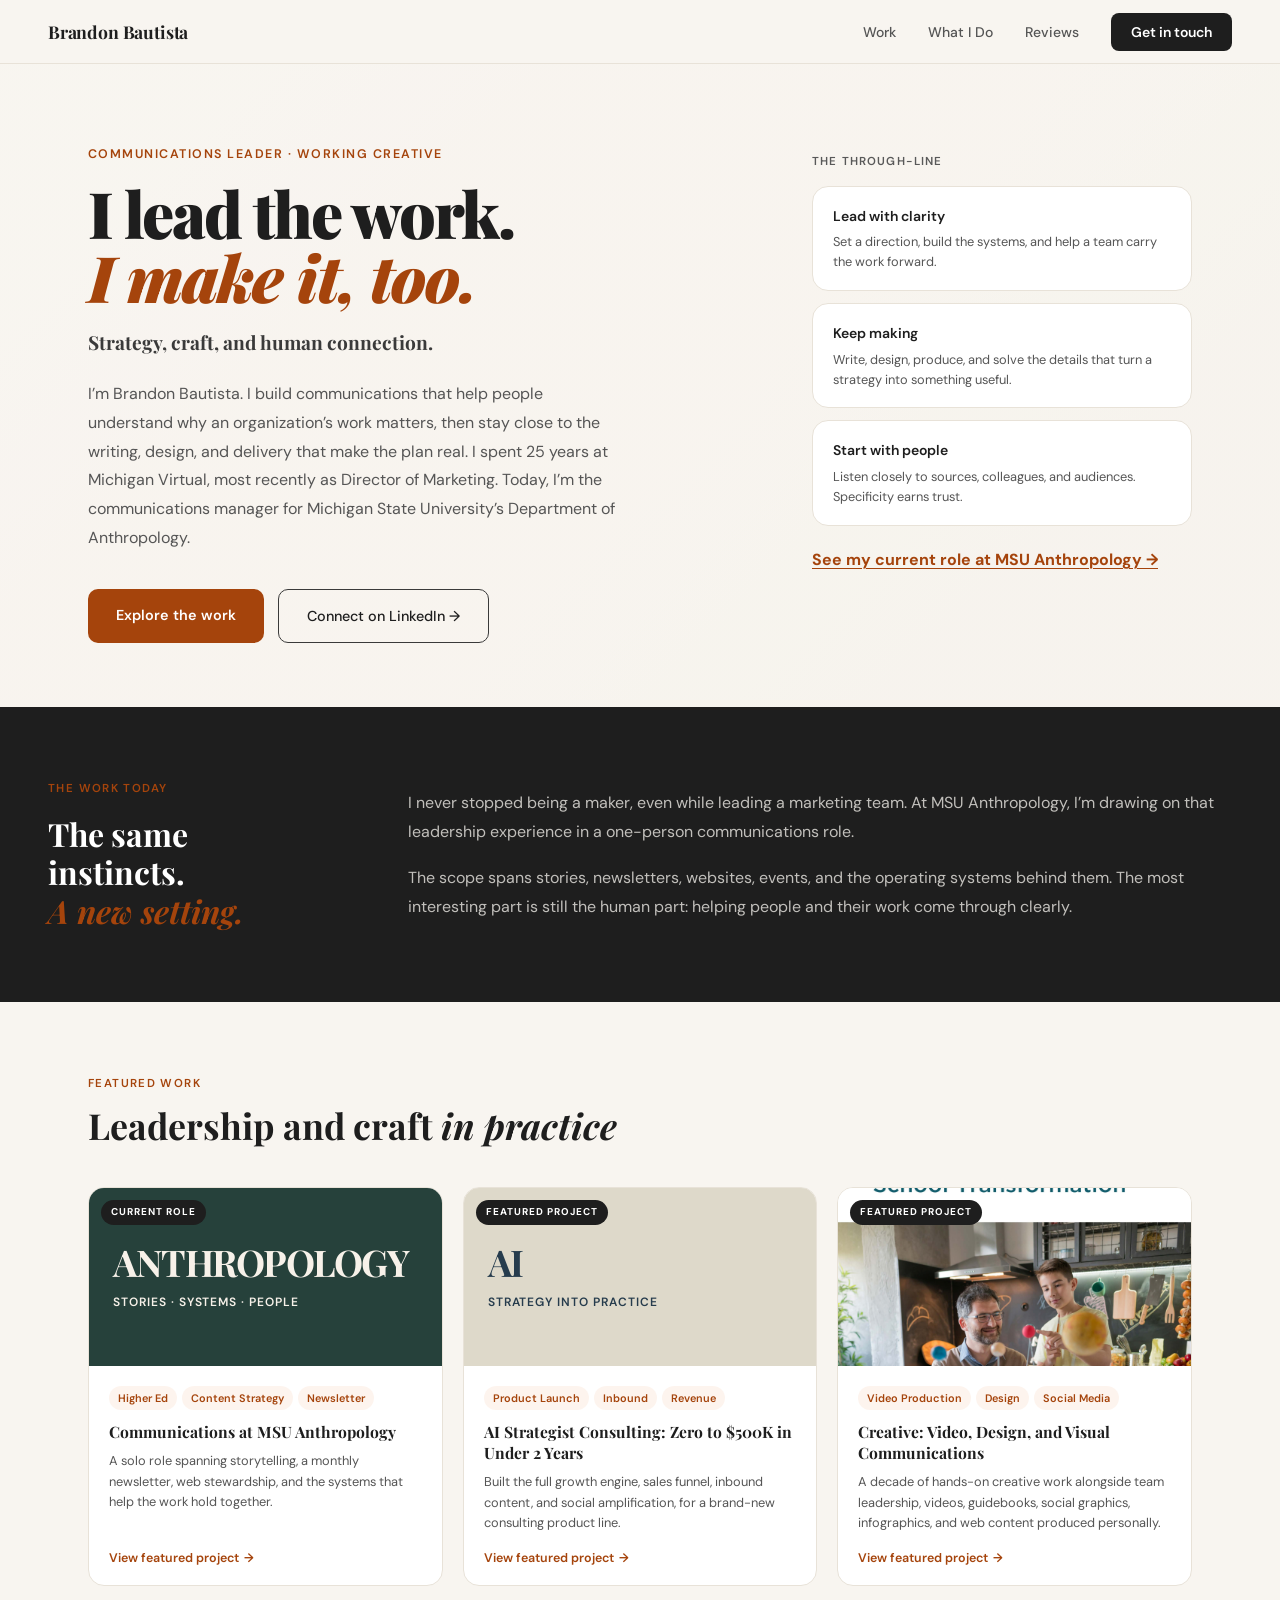
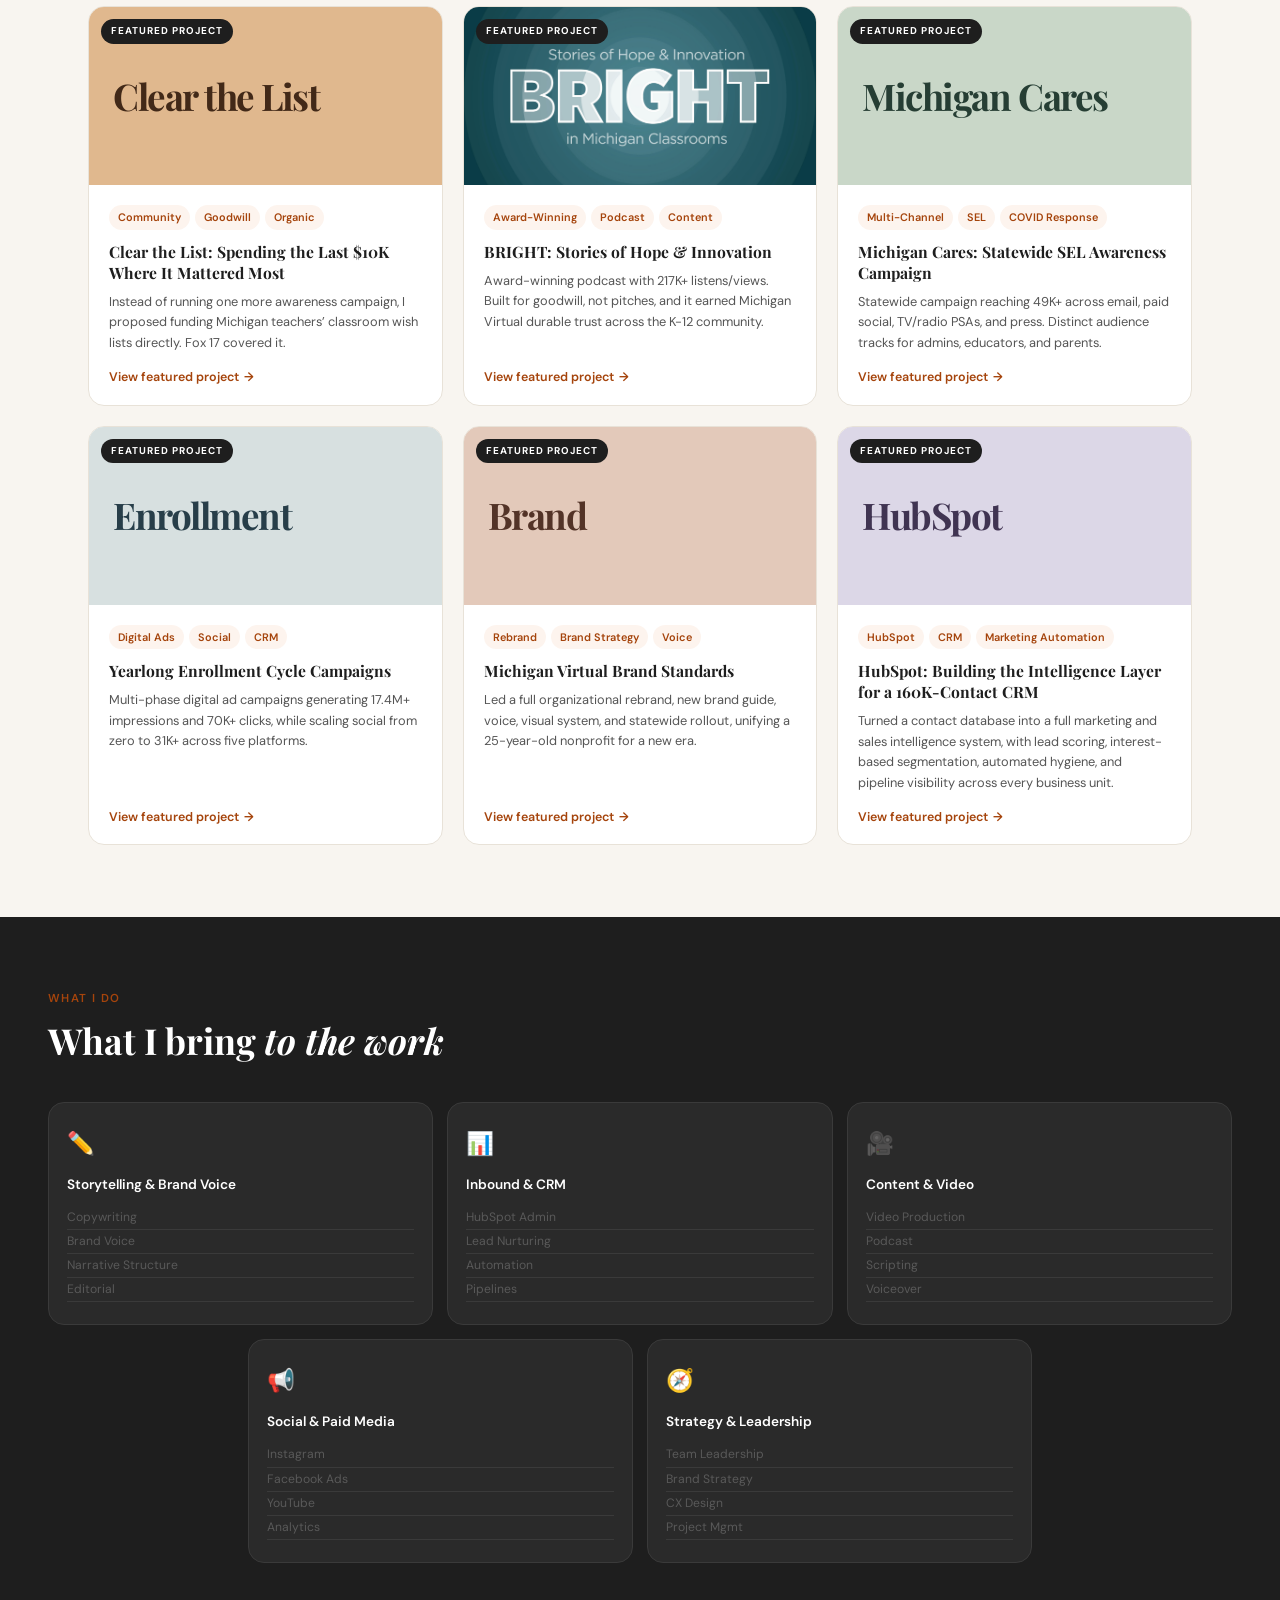
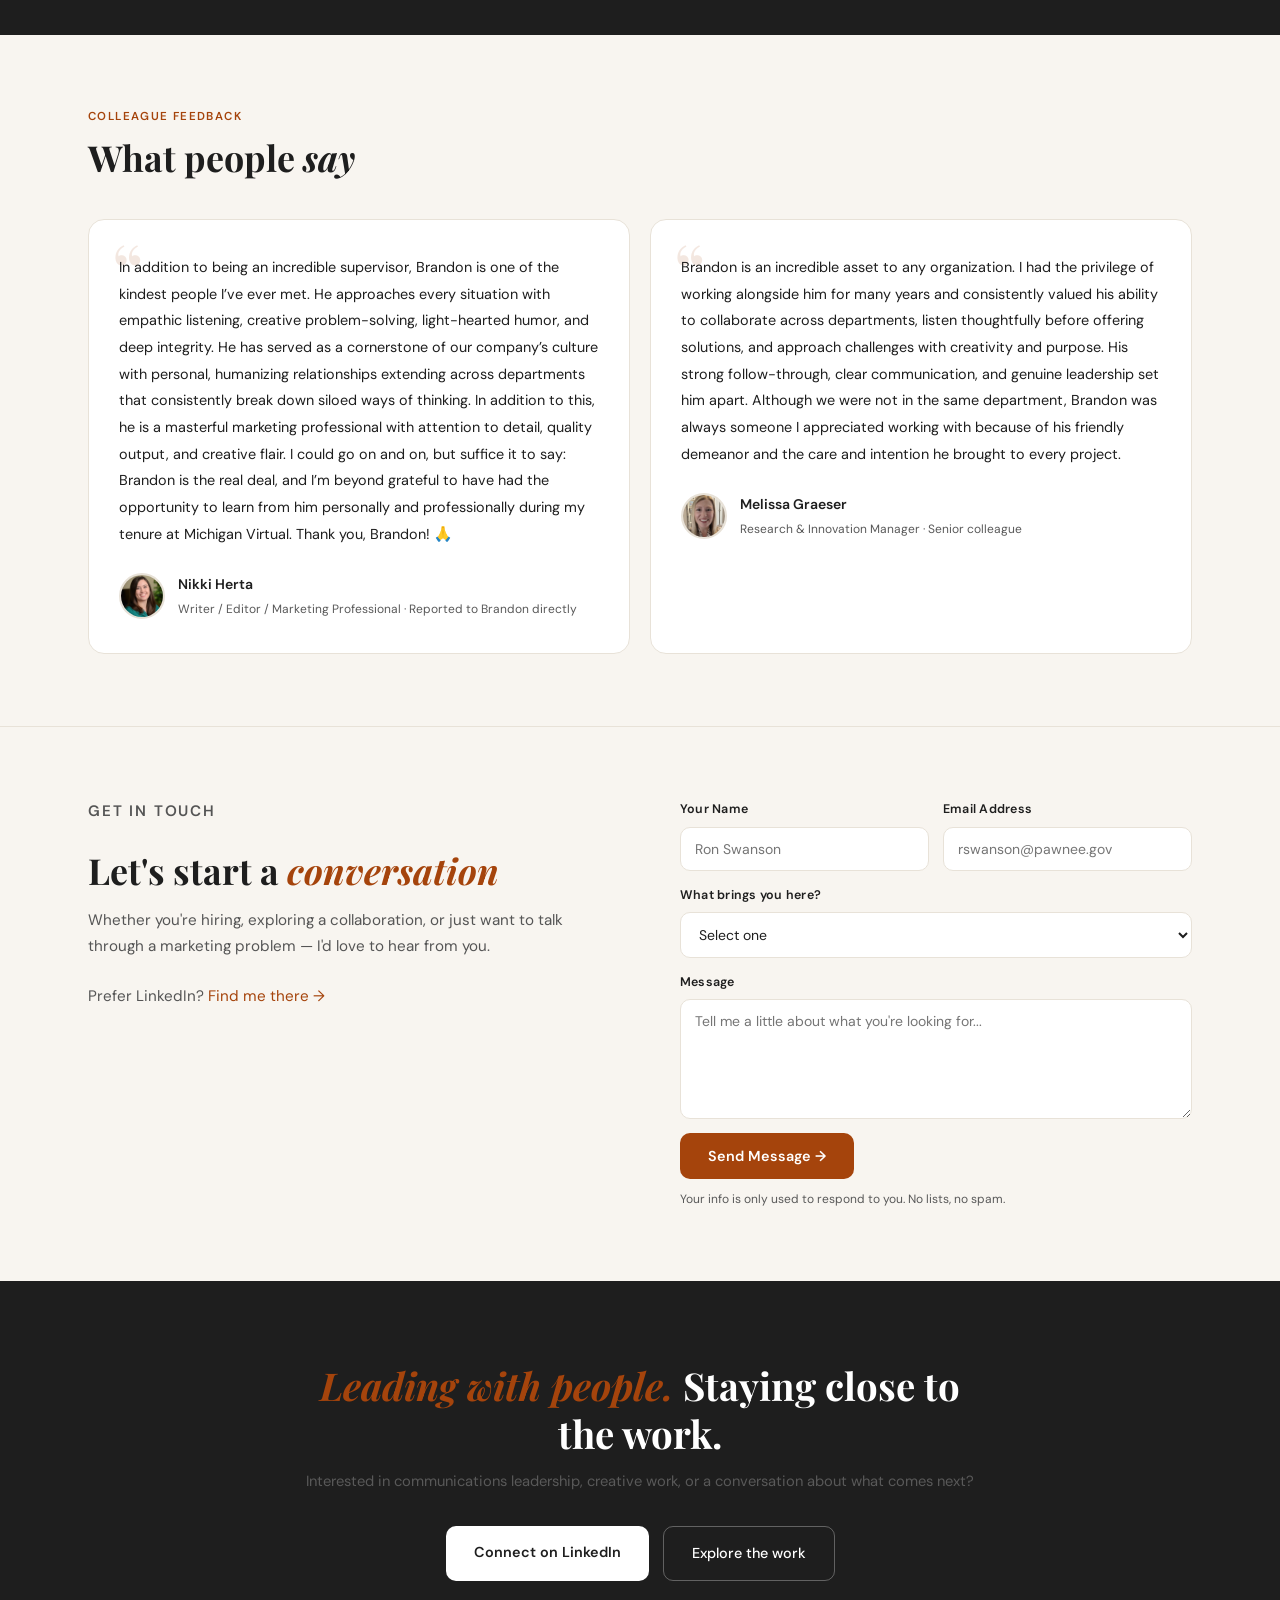
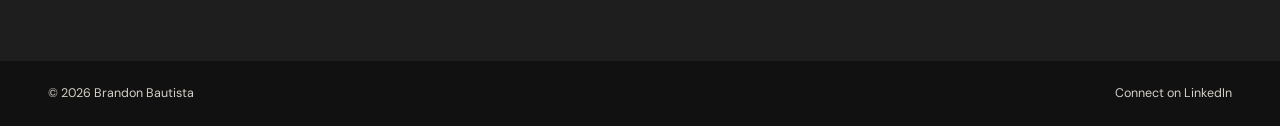
==== commit 41e8ee98: "Refresh portfolio story and MSU communications page" ====
--- a/index.html
+++ b/index.html
@@ -3,698 +3,86 @@
 <head>
 <meta charset="UTF-8">
 <meta name="viewport" content="width=device-width, initial-scale=1.0">
-<title>Brandon Bautista | Marketing Portfolio</title>
+<title>Brandon Bautista | Communications, Craft & Leadership</title>
 <link rel="preconnect" href="https://fonts.googleapis.com">
 <link href="https://fonts.googleapis.com/css2?family=Playfair+Display:ital,wght@0,700;0,900;1,700&family=DM+Sans:wght@300;400;500;600&display=swap" rel="stylesheet">
-  <link rel="icon" type="image/x-icon" href="favicon.ico">
-  <meta name="description" content="Brandon Bautista is a marketing leader and storyteller with 25 years of experience. Portfolio of brand, digital, and content work that drove growth and goodwill.">
-  <meta property="og:title" content="Brandon Bautista | Marketing Portfolio">
-  <meta property="og:description" content="Marketing leader and storyteller. Portfolio of brand, digital, and content work.">
+  <link rel="icon" type="image/png" href="favicon.png">
+  <meta name="description" content="Brandon Bautista leads communications, builds the systems behind it, and stays close to creative work. Selected projects from MSU Anthropology and Michigan Virtual.">
+  <meta property="og:title" content="Brandon Bautista | Communications, Craft & Leadership">
+  <meta property="og:description" content="Communications leadership, hands-on craft, and stories built around people.">
   <meta property="og:type" content="website">
   <meta property="og:url" content="https://brandonbautista.com/">
   <meta name="twitter:card" content="summary_large_image">
-  <meta name="twitter:title" content="Brandon Bautista | Marketing Portfolio">
-  <meta name="twitter:description" content="Marketing leader and storyteller. Portfolio of brand, digital, and content work.">
+  <meta name="twitter:title" content="Brandon Bautista | Communications, Craft & Leadership">
+  <meta name="twitter:description" content="Communications leadership, hands-on craft, and stories built around people.">
   <link rel="stylesheet" href="styles.css">
-<style>
-  *, *::before, *::after { box-sizing: border-box; margin: 0; padding: 0; }
-
-  :root {
-    --charcoal: #1e1e1e;
-    --charcoal-mid: #2a2a2a;
-    --charcoal-light: #3a3a3a;
-    --orange: #e07030;
-    --orange-light: #f08040;
-    --cream: #f8f5f0;
-    --cream-dark: #e8e2d8;
-    --text-dark: #1e1e1e;
-    --text-mid: #555;
-    --text-light: #888;
-    --white: #fff;
-    --radius: 16px;
-    --radius-sm: 10px;
-  }
-
-  html { scroll-behavior: smooth; }
-
-  body {
-    font-family: 'DM Sans', sans-serif;
-    background: var(--cream);
-    color: var(--text-dark);
-    line-height: 1.6;
-    font-size: 16px;
-  }
-
-  /* NAV */
-  nav {
-    position: sticky;
-    top: 0;
-    z-index: 100;
-    background: rgba(248,245,240,0.95);
-    backdrop-filter: blur(8px);
-    border-bottom: 1px solid var(--cream-dark);
-    padding: 0 48px;
-    display: flex;
-    align-items: center;
-    justify-content: space-between;
-    height: 64px;
-  }
-  .nav-logo {
-    font-family: 'Playfair Display', serif;
-    font-size: 1.1rem;
-    font-weight: 700;
-    color: var(--charcoal);
-    text-decoration: none;
-    letter-spacing: -0.01em;
-  }
-  .nav-links {
-    display: flex;
-    align-items: center;
-    gap: 32px;
-    list-style: none;
-  }
-  .nav-links a {
-    text-decoration: none;
-    color: var(--text-mid);
-    font-size: 0.875rem;
-    font-weight: 500;
-    transition: color 0.2s;
-  }
-  .nav-links a:hover { color: var(--orange); }
-  .nav-cta {
-    background: var(--charcoal) !important;
-    color: var(--white) !important;
-    padding: 10px 20px !important;
-    border-radius: 8px;
-    font-weight: 600 !important;
-  }
-  .nav-cta:hover { background: var(--orange) !important; color: var(--white) !important; }
-
-  /* HERO */
-  .hero {
-    padding: 80px 48px 64px;
-    max-width: 1200px;
-    margin: 0 auto;
-    display: grid;
-    grid-template-columns: 1fr 380px;
-    gap: 64px;
-    align-items: start;
-  }
-  .hero-eyebrow {
-    font-size: 0.78rem;
-    font-weight: 600;
-    letter-spacing: 0.12em;
-    text-transform: uppercase;
-    color: var(--orange);
-    margin-bottom: 16px;
-  }
-  .hero-name {
-    font-family: 'Playfair Display', serif;
-    font-size: clamp(3rem, 5.5vw, 4.75rem);
-    font-weight: 900;
-    line-height: 1.0;
-    letter-spacing: -0.03em;
-    color: var(--charcoal);
-    margin-bottom: 20px;
-  }
-  .hero-name em { font-style: italic; color: var(--orange); }
-  .hero-tagline {
-    font-family: 'Playfair Display', serif;
-    font-size: 1.2rem;
-    font-weight: 700;
-    color: var(--charcoal-light);
-    margin-bottom: 24px;
-    line-height: 1.4;
-  }
-  .hero-body {
-    font-size: 1rem;
-    color: var(--text-mid);
-    line-height: 1.8;
-    max-width: 540px;
-    margin-bottom: 36px;
-  }
-  .hero-actions {
-    display: flex;
-    gap: 14px;
-    flex-wrap: wrap;
-  }
-  .btn-primary {
-    background: var(--orange);
-    color: var(--white);
-    padding: 14px 28px;
-    border-radius: var(--radius-sm);
-    text-decoration: none;
-    font-weight: 600;
-    font-size: 0.9rem;
-    transition: background 0.2s, transform 0.15s;
-    display: inline-block;
-  }
-  .btn-primary:hover { background: var(--orange-light); transform: translateY(-1px); }
-  .btn-secondary {
-    background: transparent;
-    color: var(--charcoal);
-    padding: 14px 28px;
-    border-radius: var(--radius-sm);
-    border: 1.5px solid var(--charcoal-light);
-    text-decoration: none;
-    font-weight: 500;
-    font-size: 0.9rem;
-    transition: border-color 0.2s, color 0.2s;
-    display: inline-block;
-  }
-  .btn-secondary:hover { border-color: var(--orange); color: var(--orange); }
-
-  /* HERO PANEL */
-  .hero-panel {
-    display: flex;
-    flex-direction: column;
-    gap: 12px;
-    padding-top: 8px;
-  }
-  .panel-label {
-    font-size: 0.72rem;
-    font-weight: 600;
-    letter-spacing: 0.1em;
-    text-transform: uppercase;
-    color: var(--text-light);
-    margin-bottom: 2px;
-  }
-  @keyframes pulse { 0%, 100% { opacity: 1; } 50% { opacity: 0.35; } }
-  .philosophy-card {
-    background: var(--white);
-    border-radius: var(--radius);
-    padding: 18px 20px;
-    border: 1.5px solid var(--cream-dark);
-    transition: border-color 0.2s, box-shadow 0.2s;
-  }
-  .philosophy-card:hover {
-    border-color: var(--orange);
-    box-shadow: 0 4px 20px rgba(224,112,48,0.08);
-  }
-  .philosophy-card .icon { font-size: 1.3rem; margin-bottom: 7px; display: block; }
-  .philosophy-card strong {
-    display: block;
-    font-size: 0.875rem;
-    font-weight: 600;
-    color: var(--charcoal);
-    margin-bottom: 4px;
-  }
-  .philosophy-card p { font-size: 0.8rem; color: var(--text-mid); line-height: 1.55; }
-
-  /* HERO BACKGROUND WRAP */
-  .hero-bg {
-    background:
-      linear-gradient(rgba(248,245,240,0.88), rgba(248,245,240,0.88)),
-      url('https://images.unsplash.com/photo-1501959181532-7d2a3c064642?auto=format&fit=crop&w=1800') center/cover no-repeat;
-  }
-
-  /* PHILOSOPHY CALLOUT */
-  .philosophy-callout {
-    background: var(--charcoal);
-    padding: 72px 48px;
-  }
-  .philosophy-callout-inner {
-    max-width: 1200px;
-    margin: 0 auto;
-    display: grid;
-    grid-template-columns: 280px 1fr;
-    gap: 80px;
-    align-items: center;
-  }
-  .callout-label {
-    font-size: 0.72rem;
-    font-weight: 600;
-    letter-spacing: 0.12em;
-    text-transform: uppercase;
-    color: var(--orange);
-    margin-bottom: 16px;
-  }
-  .callout-heading {
-    font-family: 'Playfair Display', serif;
-    font-size: 2rem;
-    font-weight: 700;
-    color: var(--white);
-    line-height: 1.2;
-  }
-  .callout-heading em { font-style: italic; color: var(--orange); }
-  .callout-body {
-    font-size: 1rem;
-    color: rgba(248,245,240,0.75);
-    line-height: 1.85;
-  }
-  .callout-body p { margin-bottom: 16px; }
-  .callout-body p:last-child { margin-bottom: 0; }
-  .callout-body strong { color: var(--white); font-weight: 600; }
-
-  /* CONTACT FORM */
-  .contact-section {
-    max-width: 1200px;
-    margin: 0 auto;
-    padding: 72px 48px;
-    display: grid;
-    grid-template-columns: 1fr 1fr;
-    gap: 80px;
-    align-items: start;
-  }
-  .contact-left h2 {
-    font-family: 'Playfair Display', serif;
-    font-size: clamp(1.65rem, 2.8vw, 2.4rem);
-    font-weight: 700;
-    color: var(--charcoal);
-    line-height: 1.2;
-    margin-bottom: 16px;
-  }
-  .contact-left h2 em { font-style: italic; color: var(--orange); }
-  .contact-left p {
-    font-size: 0.95rem;
-    color: var(--text-mid);
-    line-height: 1.7;
-    margin-bottom: 24px;
-  }
-  .contact-alt {
-    font-size: 0.85rem;
-    color: var(--text-light);
-  }
-  .contact-alt a { color: var(--orange); text-decoration: none; }
-  .contact-alt a:hover { text-decoration: underline; }
-  .contact-form {
-    display: flex;
-    flex-direction: column;
-    gap: 14px;
-  }
-  .form-row { display: grid; grid-template-columns: 1fr 1fr; gap: 14px; }
-  .form-group { display: flex; flex-direction: column; gap: 6px; }
-  .form-group label {
-    font-size: 0.78rem;
-    font-weight: 600;
-    color: var(--text-dark);
-    letter-spacing: 0.02em;
-  }
-  .form-group input,
-  .form-group textarea,
-  .form-group select {
-    background: var(--white);
-    border: 1.5px solid var(--cream-dark);
-    border-radius: var(--radius-sm);
-    padding: 12px 14px;
-    font-family: 'DM Sans', sans-serif;
-    font-size: 0.875rem;
-    color: var(--text-dark);
-    transition: border-color 0.2s, box-shadow 0.2s;
-    outline: none;
-    width: 100%;
-  }
-  .form-group input:focus,
-  .form-group textarea:focus,
-  .form-group select:focus {
-    border-color: var(--orange);
-    box-shadow: 0 0 0 3px rgba(224,112,48,0.08);
-  }
-  .form-group textarea { resize: vertical; min-height: 120px; }
-  .form-submit {
-    background: var(--orange);
-    color: var(--white);
-    border: none;
-    padding: 14px 28px;
-    border-radius: var(--radius-sm);
-    font-family: 'DM Sans', sans-serif;
-    font-size: 0.9rem;
-    font-weight: 600;
-    cursor: pointer;
-    transition: background 0.2s, transform 0.15s;
-    align-self: flex-start;
-  }
-  .form-submit:hover { background: var(--orange-light); transform: translateY(-1px); }
-  .form-note {
-    font-size: 0.75rem;
-    color: var(--text-light);
-    margin-top: -4px;
-  }
-
-  /* FEATURED PROJECTS */
-  .case-studies {
-    max-width: 1200px;
-    margin: 0 auto;
-    padding: 72px 48px;
-  }
-  .section-header { margin-bottom: 40px; }
-  .section-eyebrow {
-    font-size: 0.72rem;
-    font-weight: 600;
-    letter-spacing: 0.12em;
-    text-transform: uppercase;
-    color: var(--orange);
-    margin-bottom: 10px;
-  }
-  .section-title {
-    font-family: 'Playfair Display', serif;
-    font-size: clamp(1.65rem, 2.8vw, 2.4rem);
-    font-weight: 700;
-    color: var(--charcoal);
-    line-height: 1.2;
-  }
-  .section-title em { font-style: italic; }
-  .case-grid {
-    display: grid;
-    grid-template-columns: repeat(3, 1fr);
-    gap: 20px;
-  }
-  .case-card {
-    background: var(--white);
-    border-radius: var(--radius);
-    overflow: hidden;
-    border: 1.5px solid var(--cream-dark);
-    text-decoration: none;
-    color: inherit;
-    display: flex;
-    flex-direction: column;
-    transition: border-color 0.25s, box-shadow 0.25s, transform 0.2s;
-    cursor: pointer;
-  }
-  .case-card:hover {
-    border-color: var(--orange);
-    box-shadow: 0 8px 32px rgba(224,112,48,0.12);
-    transform: translateY(-3px);
-  }
-  .case-img-wrap { position: relative; height: 178px; overflow: hidden; }
-  .case-img-wrap img {
-    width: 100%; height: 100%; object-fit: cover;
-    transition: transform 0.4s;
-  }
-  .case-card:hover .case-img-wrap img { transform: scale(1.04); }
-  .case-study-label {
-    position: absolute;
-    top: 12px; left: 12px;
-    background: var(--charcoal);
-    color: var(--white);
-    font-size: 0.62rem;
-    font-weight: 700;
-    letter-spacing: 0.1em;
-    text-transform: uppercase;
-    padding: 4px 10px;
-    border-radius: 20px;
-  }
-  .case-body { padding: 20px 20px 16px; flex: 1; display: flex; flex-direction: column; }
-  .case-tags { display: flex; flex-wrap: wrap; gap: 5px; margin-bottom: 11px; }
-  .tag {
-    font-size: 0.68rem;
-    font-weight: 600;
-    color: var(--orange);
-    background: rgba(224,112,48,0.08);
-    padding: 3px 9px;
-    border-radius: 20px;
-  }
-  .case-title {
-    font-family: 'Playfair Display', serif;
-    font-size: 0.98rem;
-    font-weight: 700;
-    color: var(--charcoal);
-    line-height: 1.35;
-    margin-bottom: 9px;
-  }
-  .case-desc {
-    font-size: 0.8rem;
-    color: var(--text-mid);
-    line-height: 1.6;
-    flex: 1;
-    margin-bottom: 14px;
-  }
-  .case-cta {
-    display: flex;
-    align-items: center;
-    gap: 5px;
-    font-size: 0.78rem;
-    font-weight: 600;
-    color: var(--orange);
-    transition: gap 0.2s;
-  }
-  .case-cta::after { content: '→'; }
-  .case-card:hover .case-cta { gap: 9px; }
-
-  /* SKILLS */
-  .skills-section { background: var(--charcoal); padding: 72px 48px; }
-  .skills-inner { max-width: 1200px; margin: 0 auto; }
-  .skills-section .section-eyebrow { color: var(--orange); }
-  .skills-section .section-title { color: var(--white); }
-  .skills-grid {
-    margin-top: 36px;
-    display: flex;
-    flex-direction: column;
-    gap: 14px;
-  }
-  .skills-row {
-    display: grid;
-    gap: 14px;
-  }
-  .skills-row--three { grid-template-columns: repeat(3, 1fr); }
-  .skills-row--two {
-    grid-template-columns: repeat(2, 1fr);
-    max-width: calc(66.66% - 5px);
-    margin: 0 auto;
-    width: 100%;
-  }
-  .skill-card {
-    background: var(--charcoal-mid);
-    border-radius: var(--radius);
-    padding: 22px 18px;
-    border: 1px solid var(--charcoal-light);
-    transition: border-color 0.2s;
-  }
-  .skill-card:hover { border-color: var(--orange); }
-  .skill-icon { font-size: 1.4rem; margin-bottom: 10px; display: block; }
-  .skill-name { font-weight: 600; color: var(--white); font-size: 0.85rem; margin-bottom: 10px; }
-  .skill-list { list-style: none; }
-  .skill-list li {
-    font-size: 0.76rem;
-    color: var(--text-light);
-    padding: 3px 0;
-    border-bottom: 1px solid var(--charcoal-light);
-    line-height: 1.4;
-  }
-
-  /* TESTIMONIALS */
-  .testimonials { max-width: 1200px; margin: 0 auto; padding: 72px 48px; }
-  .testimonial-grid { display: grid; grid-template-columns: 1fr 1fr; gap: 20px; margin-top: 36px; }
-  .testimonial-card {
-    background: var(--white);
-    border-radius: var(--radius);
-    padding: 34px 30px;
-    border: 1.5px solid var(--cream-dark);
-    position: relative;
-  }
-  .testimonial-card::before {
-    content: '\201C';
-    font-family: 'Playfair Display', serif;
-    font-size: 5rem;
-    color: var(--orange);
-    opacity: 0.12;
-    position: absolute;
-    top: 10px; left: 22px;
-    line-height: 1;
-  }
-  .testimonial-text {
-    font-size: 0.9rem;
-    line-height: 1.85;
-    color: var(--text-dark);
-    margin-bottom: 26px;
-    position: relative;
-    z-index: 1;
-  }
-  .testimonial-person { display: flex; align-items: center; gap: 13px; }
-  .testimonial-avatar {
-    width: 46px; height: 46px;
-    border-radius: 50%;
-    object-fit: cover;
-    border: 2px solid var(--cream-dark);
-  }
-  .testimonial-name { font-weight: 600; font-size: 0.875rem; color: var(--charcoal); }
-  .testimonial-role { font-size: 0.75rem; color: var(--text-light); margin-top: 2px; }
-
-  /* CTA FOOTER */
-  .cta-footer { background: var(--charcoal); padding: 80px 48px; text-align: center; }
-  .cta-footer h2 {
-    font-family: 'Playfair Display', serif;
-    font-size: clamp(1.65rem, 3vw, 2.6rem);
-    font-weight: 700;
-    color: var(--white);
-    line-height: 1.25;
-    max-width: 680px;
-    margin: 0 auto 12px;
-  }
-  .cta-footer h2 em { font-style: italic; color: var(--orange); }
-  .cta-footer p { color: var(--text-light); font-size: 0.92rem; margin-bottom: 32px; }
-  .cta-actions { display: flex; gap: 14px; justify-content: center; flex-wrap: wrap; }
-  .btn-white {
-    background: var(--white); color: var(--charcoal);
-    padding: 14px 28px; border-radius: var(--radius-sm);
-    text-decoration: none; font-weight: 600; font-size: 0.9rem;
-    transition: background 0.2s; display: inline-block;
-  }
-  .btn-white:hover { background: var(--cream); }
-  .btn-outline-white {
-    background: transparent; color: var(--white);
-    padding: 14px 28px; border-radius: var(--radius-sm);
-    border: 1.5px solid rgba(255,255,255,0.3);
-    text-decoration: none; font-weight: 500; font-size: 0.9rem;
-    transition: border-color 0.2s; display: inline-block;
-  }
-  .btn-outline-white:hover { border-color: var(--white); }
-
-  /* FOOTER */
-  footer {
-    background: #111;
-    padding: 22px 48px;
-    display: flex;
-    justify-content: space-between;
-    align-items: center;
-  }
-  footer p { font-size: 0.78rem; color: #555; }
-  footer a { font-size: 0.78rem; color: #555; text-decoration: none; transition: color 0.2s; }
-  footer a:hover { color: var(--orange); }
-
-  /* MOBILE */
-  @media (max-width: 768px) {
-    nav { padding: 0 20px; }
-    .nav-links { gap: 16px; }
-    .nav-links li:not(:last-child) { display: none; }
-
-    .hero {
-      grid-template-columns: 1fr;
-      gap: 40px;
-      padding: 48px 20px 40px;
-    }
-
-    .philosophy-callout-inner {
-      grid-template-columns: 1fr;
-      gap: 32px;
-    }
-    .philosophy-callout { padding: 48px 20px; }
-
-    .case-studies { padding: 48px 20px; }
-    .case-grid { grid-template-columns: 1fr; }
-    .case-img-wrap { height: 200px; }
-
-    .skills-section { padding: 48px 20px; }
-    .skills-row--three { grid-template-columns: 1fr; }
-    .skills-row--two { max-width: 100%; grid-template-columns: 1fr; }
-
-    .testimonials { padding: 48px 20px; }
-    .testimonial-grid { grid-template-columns: 1fr; }
-    .testimonial-card { padding: 24px 20px; }
-    .testimonial-text { font-size: 0.875rem; }
-
-    .contact-section {
-      grid-template-columns: 1fr;
-      gap: 40px;
-      padding: 48px 20px;
-    }
-    .form-row { grid-template-columns: 1fr; }
-
-    .cta-footer { padding: 56px 20px; }
-    footer { padding: 20px; flex-direction: column; gap: 8px; text-align: center; }
-  }
-</style>
+
 </head>
-<body>
+<body class="home-page">
+<a class="skip-link" href="#main">Skip to content</a>
 
 <!-- NAV -->
-<nav>
-  <a href="#" class="nav-logo">Brandon Bautista</a>
+<nav aria-label="Main navigation">
+  <a href="/" class="nav-logo">Brandon Bautista</a>
   <ul class="nav-links">
     <li><a href="#work">Work</a></li>
-    <li><a href="#skills">Skills</a></li>
+    <li><a href="#skills">What I Do</a></li>
     <li><a href="#reviews">Reviews</a></li>
-    <li><a href="#contact" class="nav-cta">Let's Talk &rarr;</a></li>
+    <li><a href="#contact" class="nav-cta">Get in touch</a></li>
   </ul>
 </nav>
 
+<main id="main">
 <!-- HERO -->
 <div class="hero-bg">
-<section class="hero">
+<section class="hero" aria-labelledby="home-title">
   <div class="hero-left">
-    <p class="hero-eyebrow">Marketing Leader &middot; Storyteller &middot; Builder</p>
-    <h1 class="hero-name">Brandon<br><em>Bautista</em></h1>
-    <p class="hero-tagline">Growth, Goodwill &amp; Revenue Through Storytelling</p>
-    <p class="hero-body">
-      I believe great marketing isn&rsquo;t about outspending competitors &mdash; it&rsquo;s about out-connecting them.
-      For 10 years, I led marketing at a public-sector nonprofit competing against well-funded nationals,
-      with lean budgets, a small team, and ideas I had to build the case for carefully.
-      The ones worth building the case for usually worked.
-    </p>
-    <div class="hero-actions">
-      <a href="Bautista_Resume.pdf" class="btn-primary">Download Resume</a>
-      <a href="https://linkedin.com/in/brandonbautista" class="btn-secondary">Connect on LinkedIn &rarr;</a>
-    </div>
-  </div>
-
+    <p class="hero-eyebrow">Communications Leader &middot; Working Creative</p>
+    <h1 class="hero-name" id="home-title">I lead the work.<br><em>I make it, too.</em></h1>
+    <p class="hero-tagline">Strategy, craft, and human connection.</p>
+    <p class="hero-body">I’m Brandon Bautista. I build communications that help people understand why an organization’s work matters, then stay close to the writing, design, and delivery that make the plan real. I spent 25 years at Michigan Virtual, most recently as Director of Marketing. Today, I’m the communications manager for Michigan State University’s Department of Anthropology.</p>
+    <div class="hero-actions"><a href="#work" class="btn-primary">Explore the work</a><a href="https://www.linkedin.com/in/brandonbautista/" class="btn-secondary">Connect on LinkedIn &rarr;</a></div>
+  </div>
   <div class="hero-panel">
-    <p class="panel-label">My Approach</p>
-    <div class="philosophy-card">
-      <span class="icon">🤝</span>
-      <strong>Trust before pipeline</strong>
-      <p>I build the relationship first. Audiences that trust you convert more and stay longer.</p>
-    </div>
-    <div class="philosophy-card">
-      <span class="icon">📖</span>
-      <strong>Story as strategy</strong>
-      <p>Every campaign starts with a human truth. Data tells me if it worked. Story tells me why it matters.</p>
-    </div>
-    <div class="philosophy-card">
-      <span class="icon">🔧</span>
-      <strong>Full-stack execution</strong>
-      <p>I can write the brief, shoot the video, build the HubSpot flow, and read the report &mdash; and I have.</p>
-    </div>
-    <div class="philosophy-card">
-      <span class="icon">🌱</span>
-      <strong>Lean as a feature</strong>
-      <p>Ten years in a resource-constrained org taught me to treat budget limits as creative constraints.</p>
-    </div>
+    <p class="panel-label">The through-line</p>
+    <div class="philosophy-card"><strong>Lead with clarity</strong><p>Set a direction, build the systems, and help a team carry the work forward.</p></div>
+    <div class="philosophy-card"><strong>Keep making</strong><p>Write, design, produce, and solve the details that turn a strategy into something useful.</p></div>
+    <div class="philosophy-card"><strong>Start with people</strong><p>Listen closely to sources, colleagues, and audiences. Specificity earns trust.</p></div>
+    <a class="panel-link" href="projects/msu/">See my current role at MSU Anthropology &rarr;</a>
   </div>
 </section>
 </div>
 
 <!-- PHILOSOPHY CALLOUT -->
-<section class="philosophy-callout">
-  <div class="philosophy-callout-inner">
-    <div class="callout-left">
-      <p class="callout-label">Who I Am</p>
-      <h2 class="callout-heading">Putting<br><em>people</em> first.</h2>
-    </div>
-    <div class="callout-body">
-      <p>Marketing is a people business dressed up in data.</p>
-      <p>For 10 years I built campaigns for a public-sector nonprofit — the kind of org where you earn attention rather than buy it, and where the relationship with your audience matters more than any single conversion. That context shaped everything about how I work. I lead with curiosity about the person on the other end. I try to make colleagues feel heard before I push for a decision. I believe the best creative work comes out of <strong>environments where people feel safe enough to say the weird idea out loud.</strong></p>
-      <p>The strategies, the systems, the numbers are real and I'm proud of them. But the thing I care most about is leaving people better than I found them. Audiences, teammates, organizations.</p>
-    </div>
-  </div>
-</section>
+<section class="philosophy-callout" id="about"><div class="philosophy-callout-inner"><div class="callout-left"><p class="callout-label">The work today</p><h2 class="callout-heading">The same instincts.<br><em>A new setting.</em></h2></div><div class="callout-body"><p>I never stopped being a maker, even while leading a marketing team. At MSU Anthropology, I’m drawing on that leadership experience in a one-person communications role.</p><p>The scope spans stories, newsletters, websites, events, and the operating systems behind them. The most interesting part is still the human part: helping people and their work come through clearly.</p></div></div></section>
 
 <!-- FEATURED PROJECTS -->
 <section class="case-studies" id="work">
   <div class="section-header">
     <p class="section-eyebrow">Featured Work</p>
-    <h2 class="section-title">Campaigns that moved people <em>and numbers</em></h2>
+    <h2 class="section-title">Leadership and craft <em>in practice</em></h2>
   </div>
   <div class="case-grid">
 
 
     <a href="projects/msu/" class="case-card">
       <div class="case-img-wrap">
-        <img src="https://images.unsplash.com/photo-1562774053-701939374585?q=80&w=800&auto=format&fit=crop" alt="MSU Anthropology Communications">
+        <div class="type-art type-art-msu" aria-hidden="true">ANTHROPOLOGY<br><small>Stories · Systems · People</small></div>
         <span class="case-study-label">Current Role</span>
       </div>
       <div class="case-body">
         <div class="case-tags">
           <span class="tag">Higher Ed</span><span class="tag">Content Strategy</span><span class="tag">Newsletter</span>
         </div>
-        <h3 class="case-title">Building the Communications Function at MSU Anthropology</h3>
-        <p class="case-desc">Solo communicator for an academic department. Systems, newsletter, editorial judgment, and a scope that keeps growing.</p>
+        <h3 class="case-title">Communications at MSU Anthropology</h3>
+        <p class="case-desc">A solo role spanning storytelling, a monthly newsletter, web stewardship, and the systems that help the work hold together.</p>
         <span class="case-cta">View featured project</span>
       </div>
     </a>
 
     <a href="projects/ai/" class="case-card">
       <div class="case-img-wrap">
-        <img src="https://images.unsplash.com/photo-1674027444636-ce7379d51252?q=80&w=800&auto=format&fit=crop" alt="AI Strategist Consulting">
+        <div class="type-art type-art-ai" aria-hidden="true">AI<br><small>Strategy into practice</small></div>
         <span class="case-study-label">Featured Project</span>
       </div>
       <div class="case-body">
@@ -702,14 +90,14 @@
           <span class="tag">Product Launch</span><span class="tag">Inbound</span><span class="tag">Revenue</span>
         </div>
         <h3 class="case-title">AI Strategist Consulting: Zero to $500K in Under 2 Years</h3>
-        <p class="case-desc">Built the full growth engine &mdash; sales funnel, inbound content, and social amplification &mdash; for a brand-new consulting product line.</p>
+        <p class="case-desc">Built the full growth engine, sales funnel, inbound content, and social amplification, for a brand-new consulting product line.</p>
         <span class="case-cta">View featured project</span>
       </div>
     </a>
 
     <a href="projects/creative/" class="case-card">
       <div class="case-img-wrap">
-        <img src="https://images.unsplash.com/photo-1618005182384-a83a8bd57fbe?q=80&w=800&auto=format&fit=crop" alt="Creative: Video, Design, and Visual Communications">
+        <img src="projects/creative/assets/pillars.png" alt="Cover of the Leading Innovation guidebook" loading="lazy">
         <span class="case-study-label">Featured Project</span>
       </div>
       <div class="case-body">
@@ -717,14 +105,14 @@
           <span class="tag">Video Production</span><span class="tag">Design</span><span class="tag">Social Media</span>
         </div>
         <h3 class="case-title">Creative: Video, Design, and Visual Communications</h3>
-        <p class="case-desc">A decade of hands-on creative work alongside team leadership &mdash; videos, guidebooks, social graphics, infographics, and web content produced personally.</p>
+        <p class="case-desc">A decade of hands-on creative work alongside team leadership, videos, guidebooks, social graphics, infographics, and web content produced personally.</p>
         <span class="case-cta">View featured project</span>
       </div>
     </a>
 
     <a href="projects/clearlist/" class="case-card">
       <div class="case-img-wrap">
-        <img src="https://images.unsplash.com/photo-1503676260728-1c00da094a0b?q=80&w=800&auto=format&fit=crop" alt="Clear the List">
+        <div class="type-art type-art-clear" aria-hidden="true">Clear the List</div>
         <span class="case-study-label">Featured Project</span>
       </div>
       <div class="case-body">
@@ -739,7 +127,7 @@
 
     <a href="projects/bright/" class="case-card">
       <div class="case-img-wrap">
-        <img src="https://images.unsplash.com/photo-1471107340929-a87cd0f5b5f3?q=80&w=800&auto=format&fit=crop" alt="BRIGHT Podcast">
+        <img src="images/bright.jpg" alt="BRIGHT podcast artwork" loading="lazy">
         <span class="case-study-label">Featured Project</span>
       </div>
       <div class="case-body">
@@ -747,14 +135,14 @@
           <span class="tag">Award-Winning</span><span class="tag">Podcast</span><span class="tag">Content</span>
         </div>
         <h3 class="case-title">BRIGHT: Stories of Hope &amp; Innovation</h3>
-        <p class="case-desc">Award-winning podcast with 217K+ listens/views. Built for goodwill, not pitches &mdash; and it earned Michigan Virtual durable trust across the K-12 community.</p>
+        <p class="case-desc">Award-winning podcast with 217K+ listens/views. Built for goodwill, not pitches, and it earned Michigan Virtual durable trust across the K-12 community.</p>
         <span class="case-cta">View featured project</span>
       </div>
     </a>
 
     <a href="projects/michigancares/" class="case-card">
       <div class="case-img-wrap">
-        <img src="https://images.unsplash.com/photo-1526958097901-5e6d742d3371?q=80&w=800&auto=format&fit=crop" alt="Michigan Cares">
+        <div class="type-art type-art-cares" aria-hidden="true">Michigan Cares</div>
         <span class="case-study-label">Featured Project</span>
       </div>
       <div class="case-body">
@@ -769,7 +157,7 @@
 
     <a href="projects/enrollment/" class="case-card">
       <div class="case-img-wrap">
-        <img src="https://images.unsplash.com/photo-1509062522246-3755977927d7?q=80&w=800&auto=format&fit=crop" alt="Enrollment Campaigns">
+        <div class="type-art type-art-enrollment" aria-hidden="true">Enrollment</div>
         <span class="case-study-label">Featured Project</span>
       </div>
       <div class="case-body">
@@ -784,7 +172,7 @@
 
     <a href="projects/brand/" class="case-card">
       <div class="case-img-wrap">
-        <img src="https://images.unsplash.com/photo-1548094990-c16ca90f1f0d?q=80&w=800&auto=format&fit=crop" alt="Brand Standards">
+        <div class="type-art type-art-brand" aria-hidden="true">Brand</div>
         <span class="case-study-label">Featured Project</span>
       </div>
       <div class="case-body">
@@ -792,14 +180,14 @@
           <span class="tag">Rebrand</span><span class="tag">Brand Strategy</span><span class="tag">Voice</span>
         </div>
         <h3 class="case-title">Michigan Virtual Brand Standards</h3>
-        <p class="case-desc">Led a full organizational rebrand &mdash; new brand guide, voice, visual system, and statewide rollout &mdash; unifying a 25-year-old nonprofit for a new era.</p>
+        <p class="case-desc">Led a full organizational rebrand, new brand guide, voice, visual system, and statewide rollout, unifying a 25-year-old nonprofit for a new era.</p>
         <span class="case-cta">View featured project</span>
       </div>
     </a>
 
     <a href="projects/hubspot/" class="case-card">
       <div class="case-img-wrap">
-        <img src="https://images.unsplash.com/photo-1551288049-bebda4e38f71?q=80&w=800&auto=format&fit=crop" alt="HubSpot CRM">
+        <div class="type-art type-art-hubspot" aria-hidden="true">HubSpot</div>
         <span class="case-study-label">Featured Project</span>
       </div>
       <div class="case-body">
@@ -820,7 +208,7 @@
   <div class="skills-inner">
     <div class="section-header">
       <p class="section-eyebrow">What I Do</p>
-      <h2 class="section-title">A full-stack marketing <em>toolkit</em></h2>
+      <h2 class="section-title">What I bring <em>to the work</em></h2>
     </div>
     <div class="skills-grid">
       <div class="skills-row skills-row--three">
@@ -879,7 +267,7 @@
         In addition to being an incredible supervisor, Brandon is one of the kindest people I&rsquo;ve ever met. He approaches every situation with empathic listening, creative problem-solving, light-hearted humor, and deep integrity. He has served as a cornerstone of our company&rsquo;s culture with personal, humanizing relationships extending across departments that consistently break down siloed ways of thinking. In addition to this, he is a masterful marketing professional with attention to detail, quality output, and creative flair. I could go on and on, but suffice it to say: Brandon is the real deal, and I&rsquo;m beyond grateful to have had the opportunity to learn from him personally and professionally during my tenure at Michigan Virtual. Thank you, Brandon! 🙏
       </p>
       <div class="testimonial-person">
-        <img src="images/nikki.jpeg" alt="Nikki Herta" class="testimonial-avatar">
+        <img src="images/nikki.jpeg" alt="Nikki Herta" class="testimonial-avatar" loading="lazy">
         <div>
           <div class="testimonial-name">Nikki Herta</div>
           <div class="testimonial-role">Writer / Editor / Marketing Professional &middot; Reported to Brandon directly</div>
@@ -892,7 +280,7 @@
         Brandon is an incredible asset to any organization. I had the privilege of working alongside him for many years and consistently valued his ability to collaborate across departments, listen thoughtfully before offering solutions, and approach challenges with creativity and purpose. His strong follow-through, clear communication, and genuine leadership set him apart. Although we were not in the same department, Brandon was always someone I appreciated working with because of his friendly demeanor and the care and intention he brought to every project.
       </p>
       <div class="testimonial-person">
-        <img src="images/melissa.jpeg" alt="Melissa Graeser" class="testimonial-avatar">
+        <img src="images/melissa.jpeg" alt="Melissa Graeser" class="testimonial-avatar" loading="lazy">
         <div>
           <div class="testimonial-name">Melissa Graeser</div>
           <div class="testimonial-role">Research &amp; Innovation Manager &middot; Senior colleague</div>
@@ -910,7 +298,7 @@
       <p class="section-eyebrow">Get In Touch</p>
       <h2>Let's start a <em>conversation</em></h2>
       <p>Whether you're hiring, exploring a collaboration, or just want to talk through a marketing problem — I'd love to hear from you.</p>
-      <p class="contact-alt">Prefer LinkedIn? <a href="https://linkedin.com/in/brandonbautista" target="_blank">Find me there &rarr;</a></p>
+      <p class="contact-alt">Prefer LinkedIn? <a href="https://www.linkedin.com/in/brandonbautista/" target="_blank">Find me there &rarr;</a></p>
     </div>
     <form class="contact-form" action="https://formspree.io/f/xgodwnoz" method="POST">
       <input type="hidden" name="_next" value="https://brandonbautista.com/?sent=true">
@@ -958,18 +346,19 @@
 
 <!-- CTA FOOTER -->
 <section class="cta-footer">
-  <h2><em>Putting people first.</em> Backed by a decade of results.</h2>
-  <p>Available for full-time roles and select freelance engagements in marketing strategy, content, and brand.</p>
+  <h2><em>Leading with people.</em> Staying close to the work.</h2>
+  <p>Interested in communications leadership, creative work, or a conversation about what comes next?</p>
   <div class="cta-actions">
-    <a href="https://linkedin.com/in/brandonbautista" class="btn-white">Connect on LinkedIn</a>
-    <a href="Bautista_Resume.pdf" class="btn-outline-white">Download Resume</a>
-  </div>
-</section>
-
+    <a href="https://www.linkedin.com/in/brandonbautista/" class="btn-white">Connect on LinkedIn</a>
+    <a href="#work" class="btn-outline-white">Explore the work</a>
+  </div>
+</section>
+
+</main>
 <!-- FOOTER -->
 <footer>
   <p>&copy; 2026 Brandon Bautista</p>
-  <a href="Bautista_Resume.pdf">Download Resume</a>
+  <a href="https://www.linkedin.com/in/brandonbautista/">Connect on LinkedIn</a>
 </footer>
 
 </body>
--- a/styles.css
+++ b/styles.css
@@ -1,7 +1,7 @@
-/* Shared stylesheet - brandonbautista.com design system (extracted 2026-10-05; no visual changes) */
+/* Shared portfolio styles */
 
 *, *::before, *::after { box-sizing: border-box; margin: 0; padding: 0; }
-:root { --charcoal: #1e1e1e; --charcoal-mid: #2a2a2a; --charcoal-light: #3a3a3a; --orange: #e07030; --orange-light: #f08040; --cream: #f8f5f0; --cream-dark: #e8e2d8; --white: #fff; --text-dark: #1e1e1e; --text-mid: #555; --text-light: #888; --radius: 16px; --radius-sm: 10px; --max-w: 860px; }
+:root { --charcoal: #1e1e1e; --charcoal-mid: #2a2a2a; --charcoal-light: #3a3a3a; --orange: #a5440c; --orange-light: #873307; --cream: #f8f5f0; --cream-dark: #e8e2d8; --white: #fff; --text-dark: #1e1e1e; --text-mid: #555; --text-light: #595959; --radius: 16px; --radius-sm: 10px; --max-w: 860px; }
 html { scroll-behavior: smooth; }
 body { font-family: 'DM Sans', sans-serif; background: var(--cream); color: var(--text-dark); font-size: 16px; line-height: 1.7; }
 nav { position: sticky; top: 0; z-index: 100; background: rgba(248,245,240,0.95); backdrop-filter: blur(8px); border-bottom: 1px solid var(--cream-dark); padding: 0 48px; display: flex; align-items: center; justify-content: space-between; height: 64px; }
@@ -38,8 +38,8 @@
 .btn-ghost { border: 1.5px solid var(--cream-dark); color: var(--charcoal); background: transparent; }
 .btn-ghost:hover { border-color: var(--orange); color: var(--orange); }
 footer { background: #111; padding: 22px 48px; display: flex; justify-content: space-between; align-items: center; }
-footer p { font-size: 0.78rem; color: #555; }
-footer a { font-size: 0.78rem; color: #555; text-decoration: none; transition: color 0.2s; }
+footer p { font-size: 0.78rem; color: #d6d0c8; }
+footer a { font-size: 0.78rem; color: #d6d0c8; text-decoration: none; transition: color 0.2s; }
 footer a:hover { color: var(--orange); }
 @media (max-width: 768px) {
   nav { padding: 0 20px; }
@@ -60,3 +60,558 @@
 .project-nav .nav-title { font-family: 'Playfair Display', serif; font-size: 1.25rem; line-height: 1.3; }
 .project-nav .nav-next { text-align: right; }
 @media (max-width: 600px) { .project-nav { grid-template-columns: 1fr; } .project-nav .nav-next { text-align: left; } }
+
+/* Homepage layout */
+
+
+
+  /* NAV */
+
+  .home-page /* HERO */
+  .hero{
+    padding: 80px 48px 64px;
+    max-width: 1200px;
+    margin: 0 auto;
+    display: grid;
+    grid-template-columns: 1fr 380px;
+    gap: 64px;
+    align-items: start;
+  }
+  .home-page .hero-eyebrow{
+    font-size: 0.78rem;
+    font-weight: 600;
+    letter-spacing: 0.12em;
+    text-transform: uppercase;
+    color: var(--orange);
+    margin-bottom: 16px;
+  }
+  .home-page .hero-name{
+    font-family: 'Playfair Display', serif;
+    font-size: clamp(2.6rem, 5vw, 4.1rem);
+    font-weight: 900;
+    line-height: 1.0;
+    letter-spacing: -0.03em;
+    color: var(--charcoal);
+    margin-bottom: 20px;
+  }
+  .home-page .hero-name em{ font-style: italic; color: var(--orange); }
+  .home-page .hero-tagline{
+    font-family: 'Playfair Display', serif;
+    font-size: 1.2rem;
+    font-weight: 700;
+    color: var(--charcoal-light);
+    margin-bottom: 24px;
+    line-height: 1.4;
+  }
+  .home-page .hero-body{
+    font-size: 1rem;
+    color: var(--text-mid);
+    line-height: 1.8;
+    max-width: 540px;
+    margin-bottom: 36px;
+  }
+  .home-page .hero-actions{
+    display: flex;
+    gap: 14px;
+    flex-wrap: wrap;
+  }
+  .home-page .btn-primary{
+    background: var(--orange);
+    color: var(--white);
+    padding: 14px 28px;
+    border-radius: var(--radius-sm);
+    text-decoration: none;
+    font-weight: 600;
+    font-size: 0.9rem;
+    transition: background 0.2s, transform 0.15s;
+    display: inline-block;
+  }
+  .home-page .btn-primary:hover{ background: var(--orange-light); transform: translateY(-1px); }
+  .home-page .btn-secondary{
+    background: transparent;
+    color: var(--charcoal);
+    padding: 14px 28px;
+    border-radius: var(--radius-sm);
+    border: 1.5px solid var(--charcoal-light);
+    text-decoration: none;
+    font-weight: 500;
+    font-size: 0.9rem;
+    transition: border-color 0.2s, color 0.2s;
+    display: inline-block;
+  }
+  .home-page .btn-secondary:hover{ border-color: var(--orange); color: var(--orange); }
+
+  /* HERO PANEL */
+  .home-page .hero-panel{
+    display: flex;
+    flex-direction: column;
+    gap: 12px;
+    padding-top: 8px;
+  }
+  .home-page .panel-label{
+    font-size: 0.72rem;
+    font-weight: 600;
+    letter-spacing: 0.1em;
+    text-transform: uppercase;
+    color: var(--text-light);
+    margin-bottom: 2px;
+  }
+  @keyframes pulse { 0%, 100% { opacity: 1; } 50% { opacity: 0.35; } }
+  .home-page .philosophy-card{
+    background: var(--white);
+    border-radius: var(--radius);
+    padding: 18px 20px;
+    border: 1.5px solid var(--cream-dark);
+    transition: border-color 0.2s, box-shadow 0.2s;
+  }
+  .home-page .philosophy-card:hover{
+    border-color: var(--orange);
+    box-shadow: 0 4px 20px rgba(224,112,48,0.08);
+  }
+  .home-page .philosophy-card .icon{ font-size: 1.3rem; margin-bottom: 7px; display: block; }
+  .home-page .philosophy-card strong{
+    display: block;
+    font-size: 0.875rem;
+    font-weight: 600;
+    color: var(--charcoal);
+    margin-bottom: 4px;
+  }
+  .home-page .philosophy-card p{ font-size: 0.8rem; color: var(--text-mid); line-height: 1.55; }
+
+  /* HERO BACKGROUND WRAP */
+  .home-page .hero-bg{
+    background:
+      linear-gradient(rgba(248,245,240,0.88), rgba(248,245,240,0.88)),
+      linear-gradient(135deg, #f8f5f0, #efe7db);
+  }
+
+  /* PHILOSOPHY CALLOUT */
+  .home-page .philosophy-callout{
+    background: var(--charcoal);
+    padding: 72px 48px;
+  }
+  .home-page .philosophy-callout-inner{
+    max-width: 1200px;
+    margin: 0 auto;
+    display: grid;
+    grid-template-columns: 280px 1fr;
+    gap: 80px;
+    align-items: center;
+  }
+  .home-page .callout-label{
+    font-size: 0.72rem;
+    font-weight: 600;
+    letter-spacing: 0.12em;
+    text-transform: uppercase;
+    color: var(--orange);
+    margin-bottom: 16px;
+  }
+  .home-page .callout-heading{
+    font-family: 'Playfair Display', serif;
+    font-size: 2rem;
+    font-weight: 700;
+    color: var(--white);
+    line-height: 1.2;
+  }
+  .home-page .callout-heading em{ font-style: italic; color: var(--orange); }
+  .home-page .callout-body{
+    font-size: 1rem;
+    color: rgba(248,245,240,0.75);
+    line-height: 1.85;
+  }
+  .home-page .callout-body p{ margin-bottom: 16px; }
+  .home-page .callout-body p:last-child{ margin-bottom: 0; }
+  .home-page .callout-body strong{ color: var(--white); font-weight: 600; }
+
+  /* CONTACT FORM */
+  .home-page .contact-section{
+    max-width: 1200px;
+    margin: 0 auto;
+    padding: 72px 48px;
+    display: grid;
+    grid-template-columns: 1fr 1fr;
+    gap: 80px;
+    align-items: start;
+  }
+  .home-page .contact-left h2{
+    font-family: 'Playfair Display', serif;
+    font-size: clamp(1.65rem, 2.8vw, 2.4rem);
+    font-weight: 700;
+    color: var(--charcoal);
+    line-height: 1.2;
+    margin-bottom: 16px;
+  }
+  .home-page .contact-left h2 em{ font-style: italic; color: var(--orange); }
+  .home-page .contact-left p{
+    font-size: 0.95rem;
+    color: var(--text-mid);
+    line-height: 1.7;
+    margin-bottom: 24px;
+  }
+  .home-page .contact-alt{
+    font-size: 0.85rem;
+    color: var(--text-light);
+  }
+  .home-page .contact-alt a{ color: var(--orange); text-decoration: none; }
+  .home-page .contact-alt a:hover{ text-decoration: underline; }
+  .home-page .contact-form{
+    display: flex;
+    flex-direction: column;
+    gap: 14px;
+  }
+  .home-page .form-row{ display: grid; grid-template-columns: 1fr 1fr; gap: 14px; }
+  .home-page .form-group{ display: flex; flex-direction: column; gap: 6px; }
+  .home-page .form-group label{
+    font-size: 0.78rem;
+    font-weight: 600;
+    color: var(--text-dark);
+    letter-spacing: 0.02em;
+  }
+  .home-page .form-group input, .home-page .form-group textarea, .home-page .form-group select{
+    background: var(--white);
+    border: 1.5px solid var(--cream-dark);
+    border-radius: var(--radius-sm);
+    padding: 12px 14px;
+    font-family: 'DM Sans', sans-serif;
+    font-size: 0.875rem;
+    color: var(--text-dark);
+    transition: border-color 0.2s, box-shadow 0.2s;
+    outline: none;
+    width: 100%;
+  }
+  .home-page .form-group input:focus, .home-page .form-group textarea:focus, .home-page .form-group select:focus{
+    border-color: var(--orange);
+    box-shadow: 0 0 0 3px rgba(224,112,48,0.08);
+  }
+  .home-page .form-group textarea{ resize: vertical; min-height: 120px; }
+  .home-page .form-submit{
+    background: var(--orange);
+    color: var(--white);
+    border: none;
+    padding: 14px 28px;
+    border-radius: var(--radius-sm);
+    font-family: 'DM Sans', sans-serif;
+    font-size: 0.9rem;
+    font-weight: 600;
+    cursor: pointer;
+    transition: background 0.2s, transform 0.15s;
+    align-self: flex-start;
+  }
+  .home-page .form-submit:hover{ background: var(--orange-light); transform: translateY(-1px); }
+  .home-page .form-note{
+    font-size: 0.75rem;
+    color: var(--text-light);
+    margin-top: -4px;
+  }
+
+  /* FEATURED PROJECTS */
+  .home-page .case-studies{
+    max-width: 1200px;
+    margin: 0 auto;
+    padding: 72px 48px;
+  }
+  .home-page .section-header{ margin-bottom: 40px; }
+  .home-page .section-eyebrow{
+    font-size: 0.72rem;
+    font-weight: 600;
+    letter-spacing: 0.12em;
+    text-transform: uppercase;
+    color: var(--orange);
+    margin-bottom: 10px;
+  }
+  .home-page .section-title{
+    font-family: 'Playfair Display', serif;
+    font-size: clamp(1.65rem, 2.8vw, 2.4rem);
+    font-weight: 700;
+    color: var(--charcoal);
+    line-height: 1.2;
+  }
+  .home-page .section-title em{ font-style: italic; }
+  .home-page .case-grid{
+    display: grid;
+    grid-template-columns: repeat(3, 1fr);
+    gap: 20px;
+  }
+  .home-page .case-card{
+    background: var(--white);
+    border-radius: var(--radius);
+    overflow: hidden;
+    border: 1.5px solid var(--cream-dark);
+    text-decoration: none;
+    color: inherit;
+    display: flex;
+    flex-direction: column;
+    transition: border-color 0.25s, box-shadow 0.25s, transform 0.2s;
+    cursor: pointer;
+  }
+  .home-page .case-card:hover{
+    border-color: var(--orange);
+    box-shadow: 0 8px 32px rgba(224,112,48,0.12);
+    transform: translateY(-3px);
+  }
+  .home-page .case-img-wrap{ position: relative; height: 178px; overflow: hidden; }
+  .home-page .case-img-wrap img{
+    width: 100%; height: 100%; object-fit: cover;
+    transition: transform 0.4s;
+  }
+  .home-page .case-card:hover .case-img-wrap img{ transform: scale(1.04); }
+  .home-page .case-study-label{
+    position: absolute;
+    top: 12px; left: 12px;
+    background: var(--charcoal);
+    color: var(--white);
+    font-size: 0.62rem;
+    font-weight: 700;
+    letter-spacing: 0.1em;
+    text-transform: uppercase;
+    padding: 4px 10px;
+    border-radius: 20px;
+  }
+  .home-page .case-body{ padding: 20px 20px 16px; flex: 1; display: flex; flex-direction: column; }
+  .home-page .case-tags{ display: flex; flex-wrap: wrap; gap: 5px; margin-bottom: 11px; }
+  .home-page .tag{
+    font-size: 0.68rem;
+    font-weight: 600;
+    color: var(--orange);
+    background: rgba(224,112,48,0.08);
+    padding: 3px 9px;
+    border-radius: 20px;
+  }
+  .home-page .case-title{
+    font-family: 'Playfair Display', serif;
+    font-size: 0.98rem;
+    font-weight: 700;
+    color: var(--charcoal);
+    line-height: 1.35;
+    margin-bottom: 9px;
+  }
+  .home-page .case-desc{
+    font-size: 0.8rem;
+    color: var(--text-mid);
+    line-height: 1.6;
+    flex: 1;
+    margin-bottom: 14px;
+  }
+  .home-page .case-cta{
+    display: flex;
+    align-items: center;
+    gap: 5px;
+    font-size: 0.78rem;
+    font-weight: 600;
+    color: var(--orange);
+    transition: gap 0.2s;
+  }
+  .home-page .case-cta::after{ content: '→'; }
+  .home-page .case-card:hover .case-cta{ gap: 9px; }
+
+  /* SKILLS */
+  .home-page .skills-section{ background: var(--charcoal); padding: 72px 48px; }
+  .home-page .skills-inner{ max-width: 1200px; margin: 0 auto; }
+  .home-page .skills-section .section-eyebrow{ color: var(--orange); }
+  .home-page .skills-section .section-title{ color: var(--white); }
+  .home-page .skills-grid{
+    margin-top: 36px;
+    display: flex;
+    flex-direction: column;
+    gap: 14px;
+  }
+  .home-page .skills-row{
+    display: grid;
+    gap: 14px;
+  }
+  .home-page .skills-row--three{ grid-template-columns: repeat(3, 1fr); }
+  .home-page .skills-row--two{
+    grid-template-columns: repeat(2, 1fr);
+    max-width: calc(66.66% - 5px);
+    margin: 0 auto;
+    width: 100%;
+  }
+  .home-page .skill-card{
+    background: var(--charcoal-mid);
+    border-radius: var(--radius);
+    padding: 22px 18px;
+    border: 1px solid var(--charcoal-light);
+    transition: border-color 0.2s;
+  }
+  .home-page .skill-card:hover{ border-color: var(--orange); }
+  .home-page .skill-icon{ font-size: 1.4rem; margin-bottom: 10px; display: block; }
+  .home-page .skill-name{ font-weight: 600; color: var(--white); font-size: 0.85rem; margin-bottom: 10px; }
+  .home-page .skill-list{ list-style: none; }
+  .home-page .skill-list li{
+    font-size: 0.76rem;
+    color: var(--text-light);
+    padding: 3px 0;
+    border-bottom: 1px solid var(--charcoal-light);
+    line-height: 1.4;
+  }
+
+  /* TESTIMONIALS */
+  .home-page .testimonials{ max-width: 1200px; margin: 0 auto; padding: 72px 48px; }
+  .home-page .testimonial-grid{ display: grid; grid-template-columns: 1fr 1fr; gap: 20px; margin-top: 36px; }
+  .home-page .testimonial-card{
+    background: var(--white);
+    border-radius: var(--radius);
+    padding: 34px 30px;
+    border: 1.5px solid var(--cream-dark);
+    position: relative;
+  }
+  .home-page .testimonial-card::before{
+    content: '\201C';
+    font-family: 'Playfair Display', serif;
+    font-size: 5rem;
+    color: var(--orange);
+    opacity: 0.12;
+    position: absolute;
+    top: 10px; left: 22px;
+    line-height: 1;
+  }
+  .home-page .testimonial-text{
+    font-size: 0.9rem;
+    line-height: 1.85;
+    color: var(--text-dark);
+    margin-bottom: 26px;
+    position: relative;
+    z-index: 1;
+  }
+  .home-page .testimonial-person{ display: flex; align-items: center; gap: 13px; }
+  .home-page .testimonial-avatar{
+    width: 46px; height: 46px;
+    border-radius: 50%;
+    object-fit: cover;
+    border: 2px solid var(--cream-dark);
+  }
+  .home-page .testimonial-name{ font-weight: 600; font-size: 0.875rem; color: var(--charcoal); }
+  .home-page .testimonial-role{ font-size: 0.75rem; color: var(--text-light); margin-top: 2px; }
+
+  /* CTA FOOTER */
+  .home-page .cta-footer{ background: var(--charcoal); padding: 80px 48px; text-align: center; }
+  .home-page .cta-footer h2{
+    font-family: 'Playfair Display', serif;
+    font-size: clamp(1.65rem, 3vw, 2.6rem);
+    font-weight: 700;
+    color: var(--white);
+    line-height: 1.25;
+    max-width: 680px;
+    margin: 0 auto 12px;
+  }
+  .home-page .cta-footer h2 em{ font-style: italic; color: var(--orange); }
+  .home-page .cta-footer p{ color: var(--text-light); font-size: 0.92rem; margin-bottom: 32px; }
+  .home-page .cta-actions{ display: flex; gap: 14px; justify-content: center; flex-wrap: wrap; }
+  .home-page .btn-white{
+    background: var(--white); color: var(--charcoal);
+    padding: 14px 28px; border-radius: var(--radius-sm);
+    text-decoration: none; font-weight: 600; font-size: 0.9rem;
+    transition: background 0.2s; display: inline-block;
+  }
+  .home-page .btn-white:hover{ background: var(--cream); }
+  .home-page .btn-outline-white{
+    background: transparent; color: var(--white);
+    padding: 14px 28px; border-radius: var(--radius-sm);
+    border: 1.5px solid rgba(255,255,255,0.3);
+    text-decoration: none; font-weight: 500; font-size: 0.9rem;
+    transition: border-color 0.2s; display: inline-block;
+  }
+  .home-page .btn-outline-white:hover{ border-color: var(--white); }
+
+  /* FOOTER */
+  .home-page footer{
+    background: #111;
+    padding: 22px 48px;
+    display: flex;
+    justify-content: space-between;
+    align-items: center;
+  }
+  .home-page footer p{ font-size: 0.78rem; color: #d6d0c8; }
+  .home-page footer a{ font-size: 0.78rem; color: #d6d0c8; text-decoration: none; transition: color 0.2s; }
+  .home-page footer a:hover{ color: var(--orange); }
+
+  /* MOBILE */
+  @media (max-width: 768px){
+    nav { padding: 0 20px; }
+    .nav-links { gap: 16px; }
+    .nav-links li:not(:last-child) { display: none; }
+
+    .hero {
+      grid-template-columns: 1fr;
+      gap: 40px;
+      padding: 48px 20px 40px;
+    }
+
+    .philosophy-callout-inner {
+      grid-template-columns: 1fr;
+      gap: 32px;
+    }
+    .philosophy-callout { padding: 48px 20px; }
+
+    .case-studies { padding: 48px 20px; }
+    .case-grid { grid-template-columns: 1fr; }
+    .case-img-wrap { height: 200px; }
+
+    .skills-section { padding: 48px 20px; }
+    .skills-row--three { grid-template-columns: 1fr; }
+    .skills-row--two { max-width: 100%; grid-template-columns: 1fr; }
+
+    .testimonials { padding: 48px 20px; }
+    .testimonial-grid { grid-template-columns: 1fr; }
+    .testimonial-card { padding: 24px 20px; }
+    .testimonial-text { font-size: 0.875rem; }
+
+    .contact-section {
+      grid-template-columns: 1fr;
+      gap: 40px;
+      padding: 48px 20px;
+    }
+    .form-row { grid-template-columns: 1fr; }
+
+    .cta-footer { padding: 56px 20px; }
+    footer { padding: 20px; flex-direction: column; gap: 8px; text-align: center; }
+  }
+
+/* Shared accessibility and responsive navigation */
+:focus-visible { outline: 3px solid var(--orange); outline-offset: 3px; }
+.skip-link { position: fixed; z-index: 500; top: -4rem; left: 1rem; background: var(--charcoal); color: white; padding: .6rem 1rem; border-radius: 0 0 8px 8px; }
+.skip-link:focus { top: 0; }
+[id] { scroll-margin-top: 5rem; }
+@media (prefers-reduced-motion: reduce) { html { scroll-behavior: auto; } *, *::before, *::after { animation-duration: .01ms !important; transition-duration: .01ms !important; } }
+@media (max-width: 768px) {
+  nav { height: auto; min-height: 64px; padding: .75rem 1.25rem; gap: .5rem 1rem; flex-wrap: wrap; }
+  .nav-links { flex-wrap: wrap; gap: .35rem 1rem; }
+  .nav-links li:not(:last-child) { display: list-item; }
+  .nav-links a { display: inline-block; padding: .4rem .15rem; }
+  .nav-cta { padding: .4rem .7rem !important; }
+}
+@media (max-width: 480px) {
+  nav { align-items: flex-start; }
+  .nav-links { width: 100%; justify-content: space-between; }
+  .nav-links a { font-size: .78rem; }
+  .home-page .hero { padding-top: 3rem; }
+}
+/* Editorial treatments for the current role and work cards */
+.panel-link, .text-link { color: var(--orange); font-weight: 700; text-decoration-thickness: 1px; text-underline-offset: .2em; }
+.panel-link { display: inline-block; margin-top: .5rem; }
+.type-art { height: 100%; display: flex; flex-direction: column; justify-content: center; padding: 1.5rem; font: 700 clamp(1.5rem, 3vw, 2.3rem)/1.1 'Playfair Display', serif; letter-spacing: -.04em; }
+.type-art small { margin-top: .7rem; font: 600 .75rem/1.4 'DM Sans', sans-serif; letter-spacing: .08em; text-transform: uppercase; }
+.type-art-msu { background: #26413b; color: #f7f1e9; }
+.type-art-ai { background: #ded9ca; color: #263c4d; }
+.home-page .case-img-wrap img { object-fit: cover; }
+.msu-hero { background: #263d36; color: #fff; padding: clamp(4rem, 8vw, 7rem) 1.5rem; }
+.msu-hero-inner { max-width: 1000px; margin: auto; }
+.msu-hero .section-label { color: #f9c68b; }
+.msu-hero h1 { font: 700 clamp(2.4rem, 6vw, 4.6rem)/1.1 'Playfair Display', serif; max-width: 780px; margin: .6rem 0 1.4rem; }
+.msu-hero h1 em { color: #f9c68b; }
+.msu-hero p:not(.section-label) { max-width: 650px; font-size: 1.1rem; color: #f4f0ea; }
+.msu-tags { display: flex; flex-wrap: wrap; gap: .6rem; margin-top: 2rem; }
+.msu-tags span { border: 1px solid #b8c8bb; border-radius: 2rem; padding: .35rem .8rem; font-size: .78rem; font-weight: 600; }
+.msu-page .glance-value { color: var(--orange); }
+.msu-page .case-body { display: block; }
+.sample-link { display: flex; flex-direction: column; gap: .25rem; background: #fff; border: 1px solid var(--cream-dark); border-left: 4px solid var(--orange); border-radius: 0 12px 12px 0; padding: 1.3rem 1.5rem; color: var(--charcoal); text-decoration: none; margin-top: 1.7rem; }
+.sample-link:hover { border-color: var(--orange); }
+.sample-link span { font-size: .8rem; color: var(--text-mid); }
+.sample-link strong { font: 700 1.25rem/1.3 'Playfair Display', serif; }
+@media (max-width: 600px) { .msu-hero { padding: 3.5rem 1.25rem; } .msu-page .glance { grid-template-columns: 1fr; } }
+
+.type-art-clear { background: #e0b88e; color: #422918; }
+.type-art-cares { background: #c9d7c8; color: #263e34; }
+.type-art-enrollment { background: #d7e0e0; color: #273e49; }
+.type-art-brand { background: #e3c9ba; color: #533327; }
+.type-art-hubspot { background: #dcd7e7; color: #403452; }
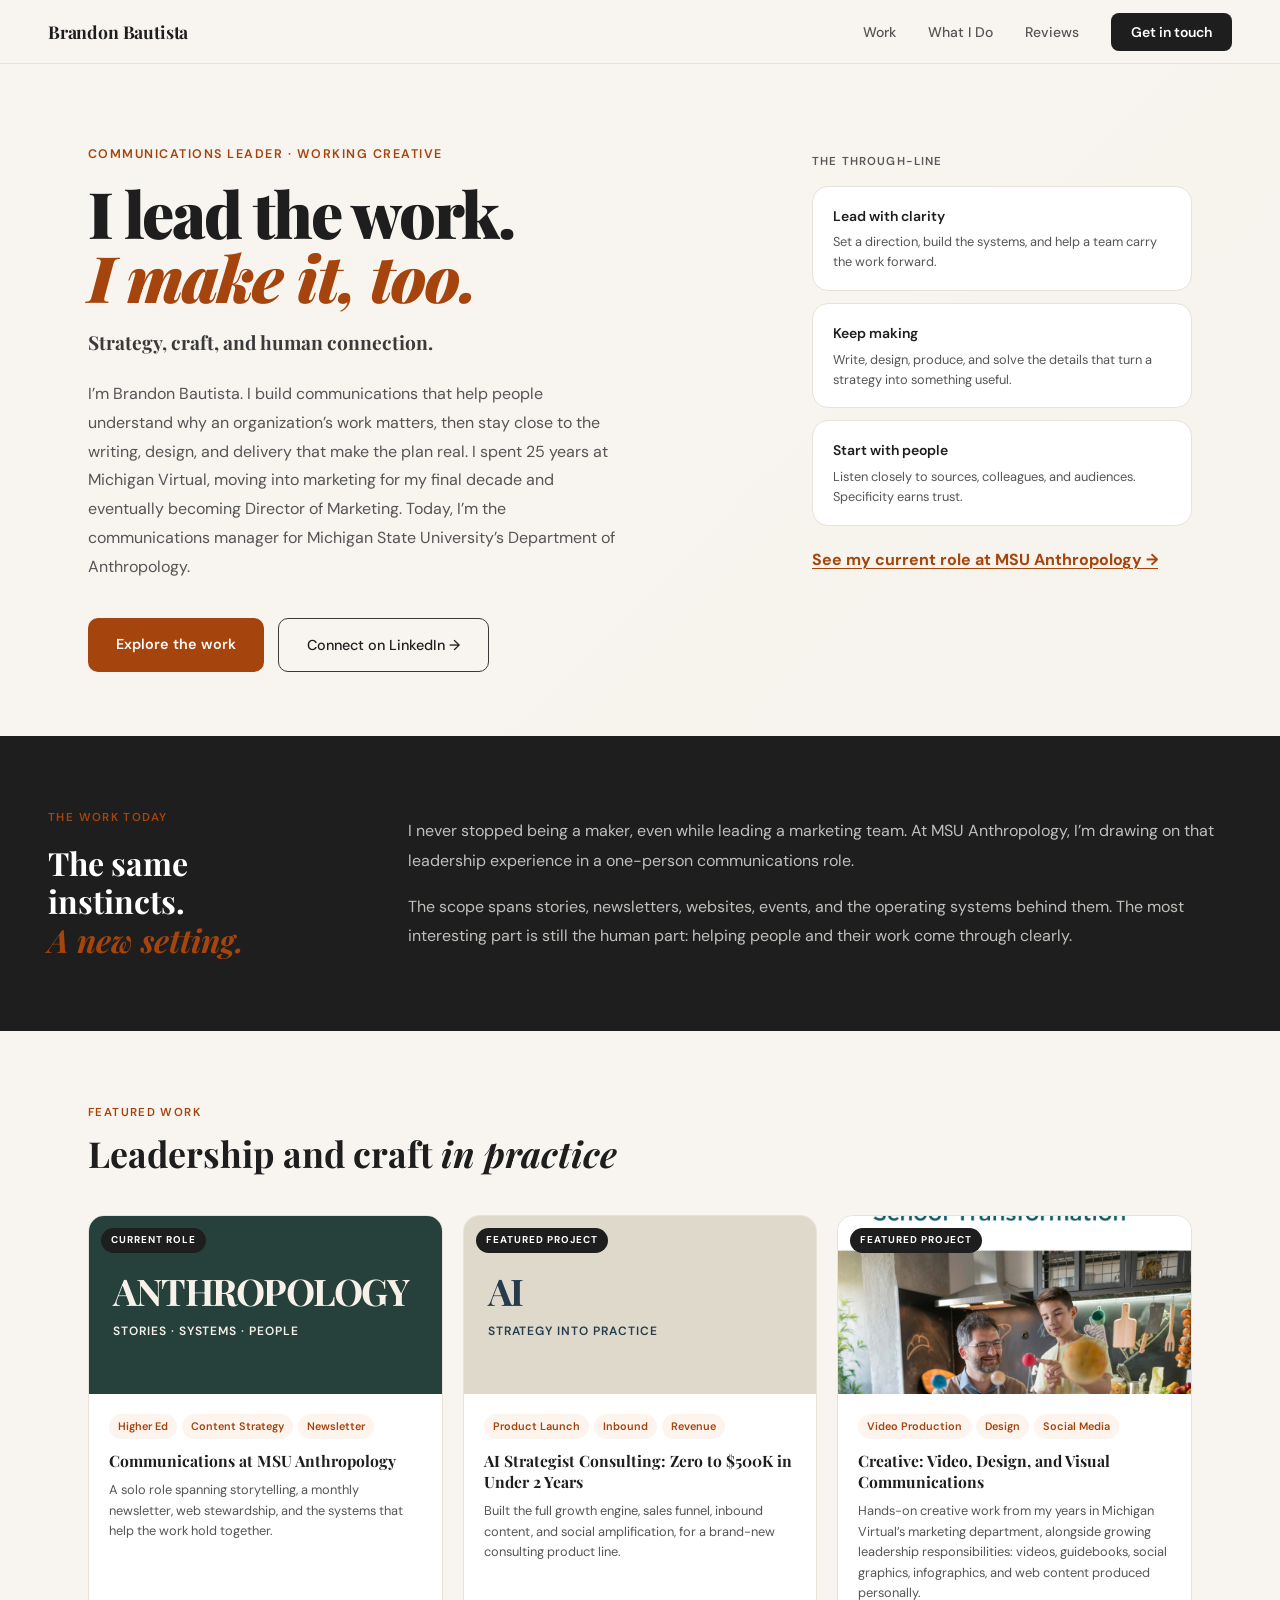
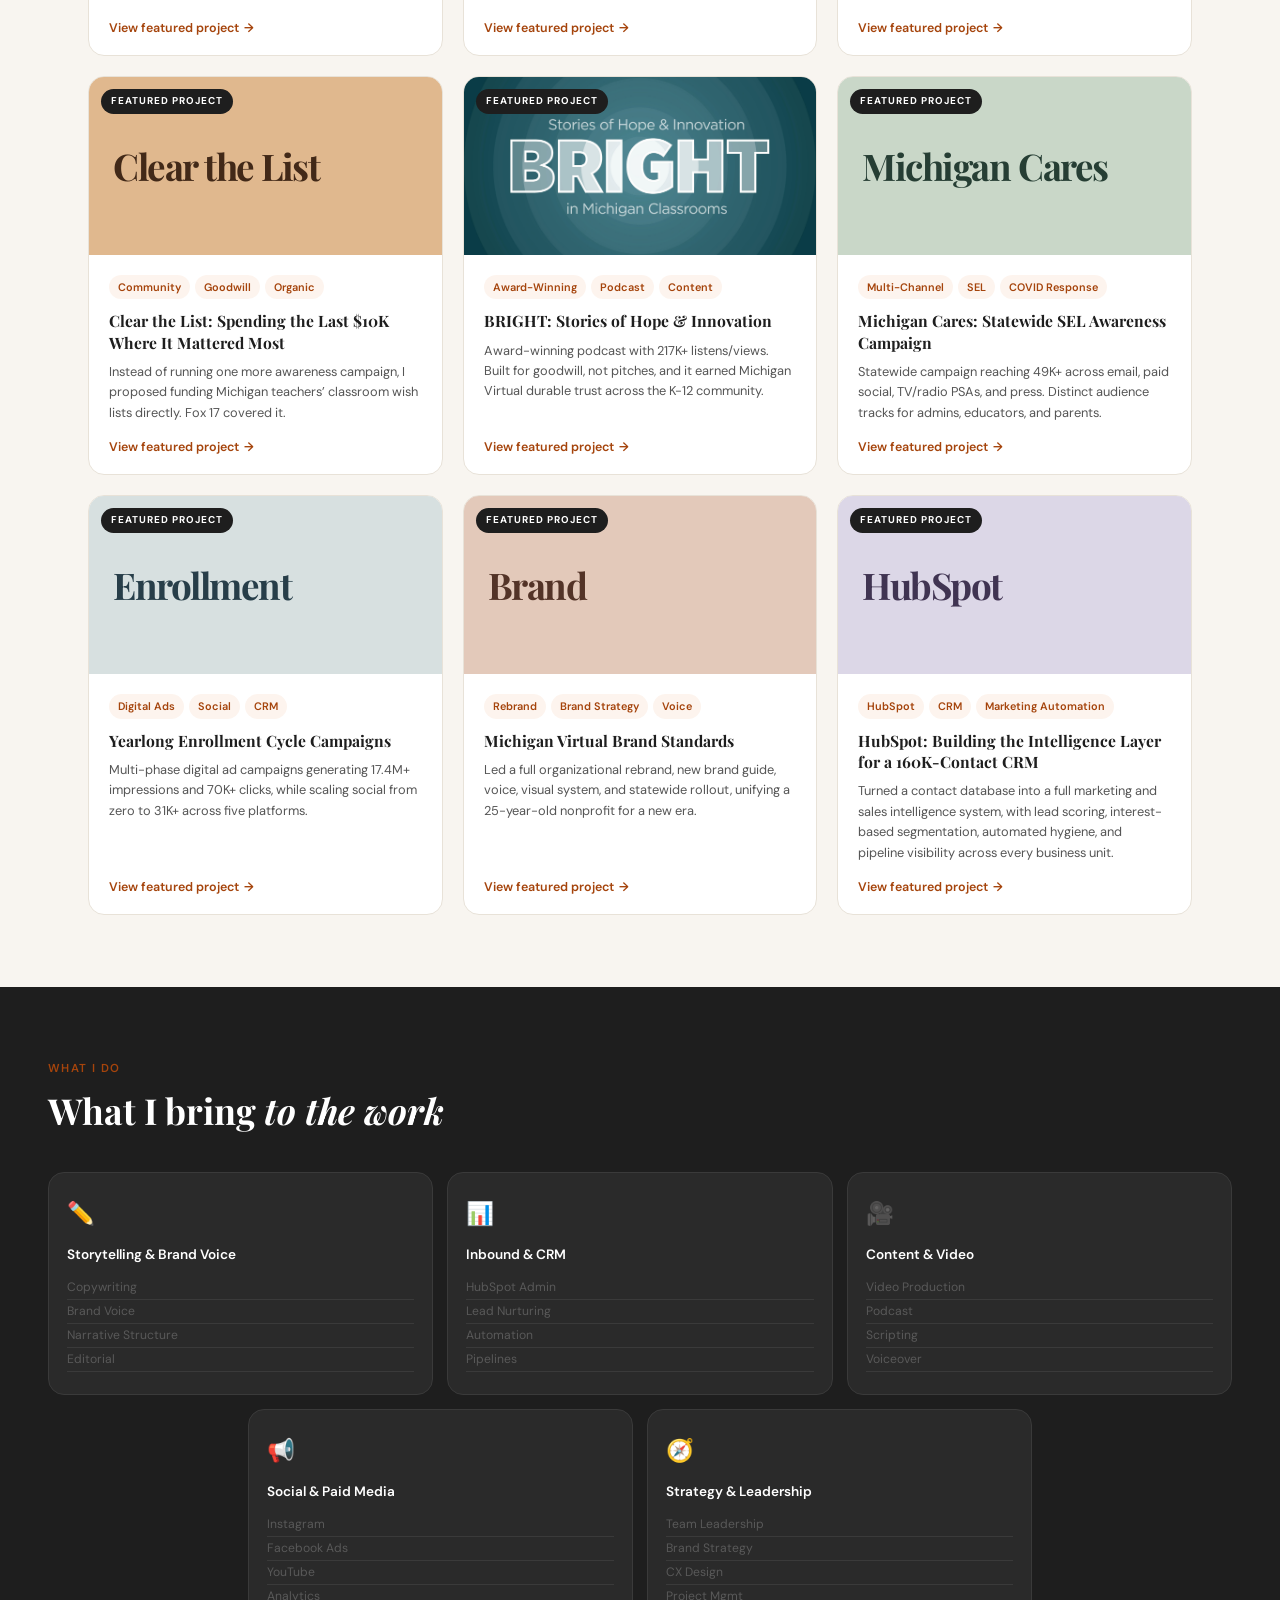
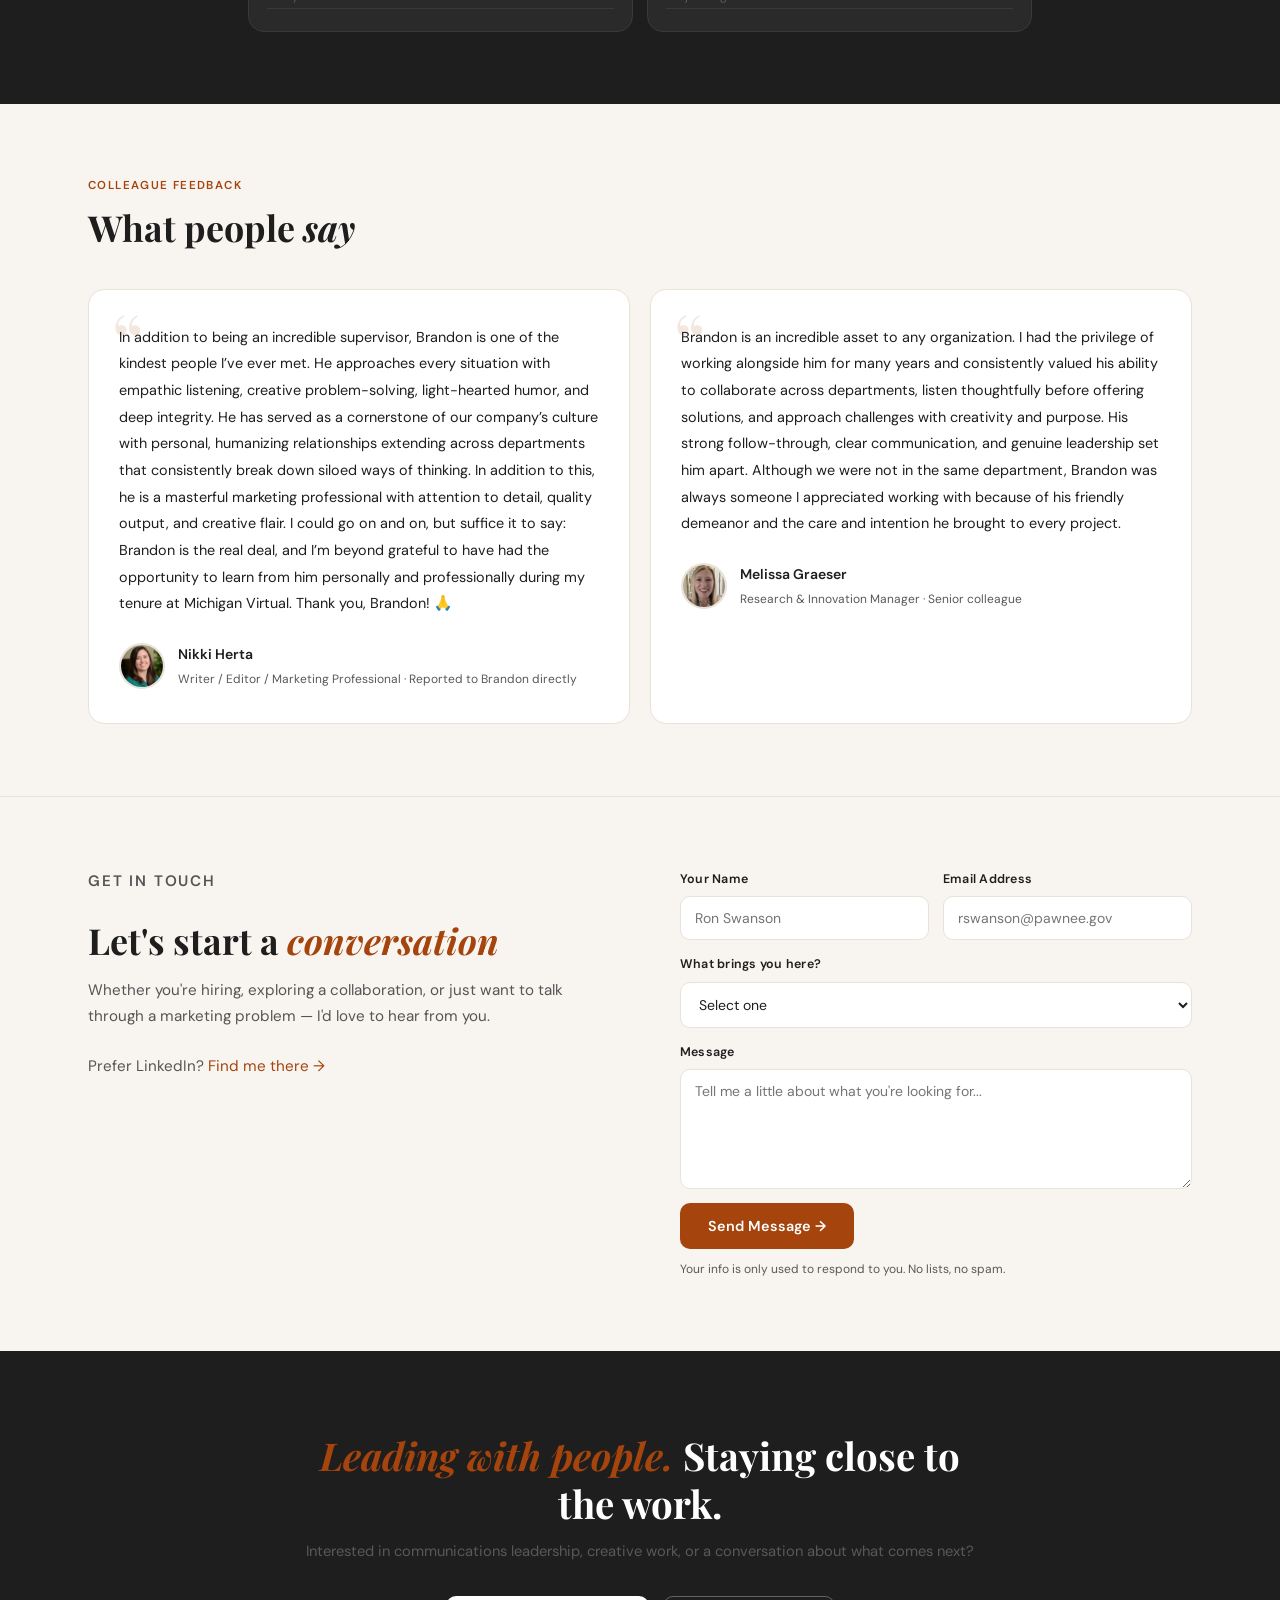
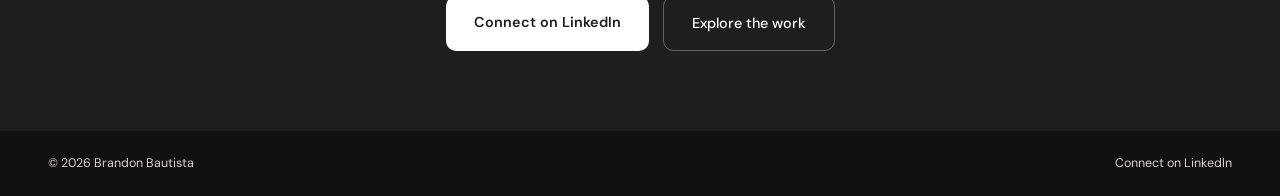
==== commit a898e07d: "Correct Michigan Virtual career progression and MSU transition copy" ====
--- a/index.html
+++ b/index.html
@@ -40,7 +40,7 @@
     <p class="hero-eyebrow">Communications Leader &middot; Working Creative</p>
     <h1 class="hero-name" id="home-title">I lead the work.<br><em>I make it, too.</em></h1>
     <p class="hero-tagline">Strategy, craft, and human connection.</p>
-    <p class="hero-body">I’m Brandon Bautista. I build communications that help people understand why an organization’s work matters, then stay close to the writing, design, and delivery that make the plan real. I spent 25 years at Michigan Virtual, most recently as Director of Marketing. Today, I’m the communications manager for Michigan State University’s Department of Anthropology.</p>
+    <p class="hero-body">I’m Brandon Bautista. I build communications that help people understand why an organization’s work matters, then stay close to the writing, design, and delivery that make the plan real. I spent 25 years at Michigan Virtual, moving into marketing for my final decade and eventually becoming Director of Marketing. Today, I’m the communications manager for Michigan State University’s Department of Anthropology.</p>
     <div class="hero-actions"><a href="#work" class="btn-primary">Explore the work</a><a href="https://www.linkedin.com/in/brandonbautista/" class="btn-secondary">Connect on LinkedIn &rarr;</a></div>
   </div>
   <div class="hero-panel">
@@ -105,7 +105,7 @@
           <span class="tag">Video Production</span><span class="tag">Design</span><span class="tag">Social Media</span>
         </div>
         <h3 class="case-title">Creative: Video, Design, and Visual Communications</h3>
-        <p class="case-desc">A decade of hands-on creative work alongside team leadership, videos, guidebooks, social graphics, infographics, and web content produced personally.</p>
+        <p class="case-desc">Hands-on creative work from my years in Michigan Virtual’s marketing department, alongside growing leadership responsibilities: videos, guidebooks, social graphics, infographics, and web content produced personally.</p>
         <span class="case-cta">View featured project</span>
       </div>
     </a>
--- a/styles.css
+++ b/styles.css
@@ -525,46 +525,25 @@
   .home-page footer a{ font-size: 0.78rem; color: #d6d0c8; text-decoration: none; transition: color 0.2s; }
   .home-page footer a:hover{ color: var(--orange); }
 
-  /* MOBILE */
-  @media (max-width: 768px){
-    nav { padding: 0 20px; }
-    .nav-links { gap: 16px; }
-    .nav-links li:not(:last-child) { display: none; }
-
-    .hero {
-      grid-template-columns: 1fr;
-      gap: 40px;
-      padding: 48px 20px 40px;
-    }
-
-    .philosophy-callout-inner {
-      grid-template-columns: 1fr;
-      gap: 32px;
-    }
-    .philosophy-callout { padding: 48px 20px; }
-
-    .case-studies { padding: 48px 20px; }
-    .case-grid { grid-template-columns: 1fr; }
-    .case-img-wrap { height: 200px; }
-
-    .skills-section { padding: 48px 20px; }
-    .skills-row--three { grid-template-columns: 1fr; }
-    .skills-row--two { max-width: 100%; grid-template-columns: 1fr; }
-
-    .testimonials { padding: 48px 20px; }
-    .testimonial-grid { grid-template-columns: 1fr; }
-    .testimonial-card { padding: 24px 20px; }
-    .testimonial-text { font-size: 0.875rem; }
-
-    .contact-section {
-      grid-template-columns: 1fr;
-      gap: 40px;
-      padding: 48px 20px;
-    }
-    .form-row { grid-template-columns: 1fr; }
-
-    .cta-footer { padding: 56px 20px; }
-    footer { padding: 20px; flex-direction: column; gap: 8px; text-align: center; }
+  /* Homepage layout on smaller screens */
+  @media (max-width: 768px) {
+    .home-page .hero { grid-template-columns: 1fr; gap: 40px; padding: 48px 20px 40px; }
+    .home-page .philosophy-callout-inner { grid-template-columns: 1fr; gap: 32px; }
+    .home-page .philosophy-callout { padding: 48px 20px; }
+    .home-page .case-studies { padding: 48px 20px; }
+    .home-page .case-grid { grid-template-columns: 1fr; }
+    .home-page .case-img-wrap { height: 200px; }
+    .home-page .skills-section { padding: 48px 20px; }
+    .home-page .skills-row--three { grid-template-columns: 1fr; }
+    .home-page .skills-row--two { max-width: 100%; grid-template-columns: 1fr; }
+    .home-page .testimonials { padding: 48px 20px; }
+    .home-page .testimonial-grid { grid-template-columns: 1fr; }
+    .home-page .testimonial-card { padding: 24px 20px; }
+    .home-page .testimonial-text { font-size: .875rem; }
+    .home-page .contact-section { grid-template-columns: 1fr; gap: 40px; padding: 48px 20px; }
+    .home-page .form-row { grid-template-columns: 1fr; }
+    .home-page .cta-footer { padding: 56px 20px; }
+    .home-page footer { padding: 20px; flex-direction: column; gap: 8px; text-align: center; }
   }
 
 /* Shared accessibility and responsive navigation */
